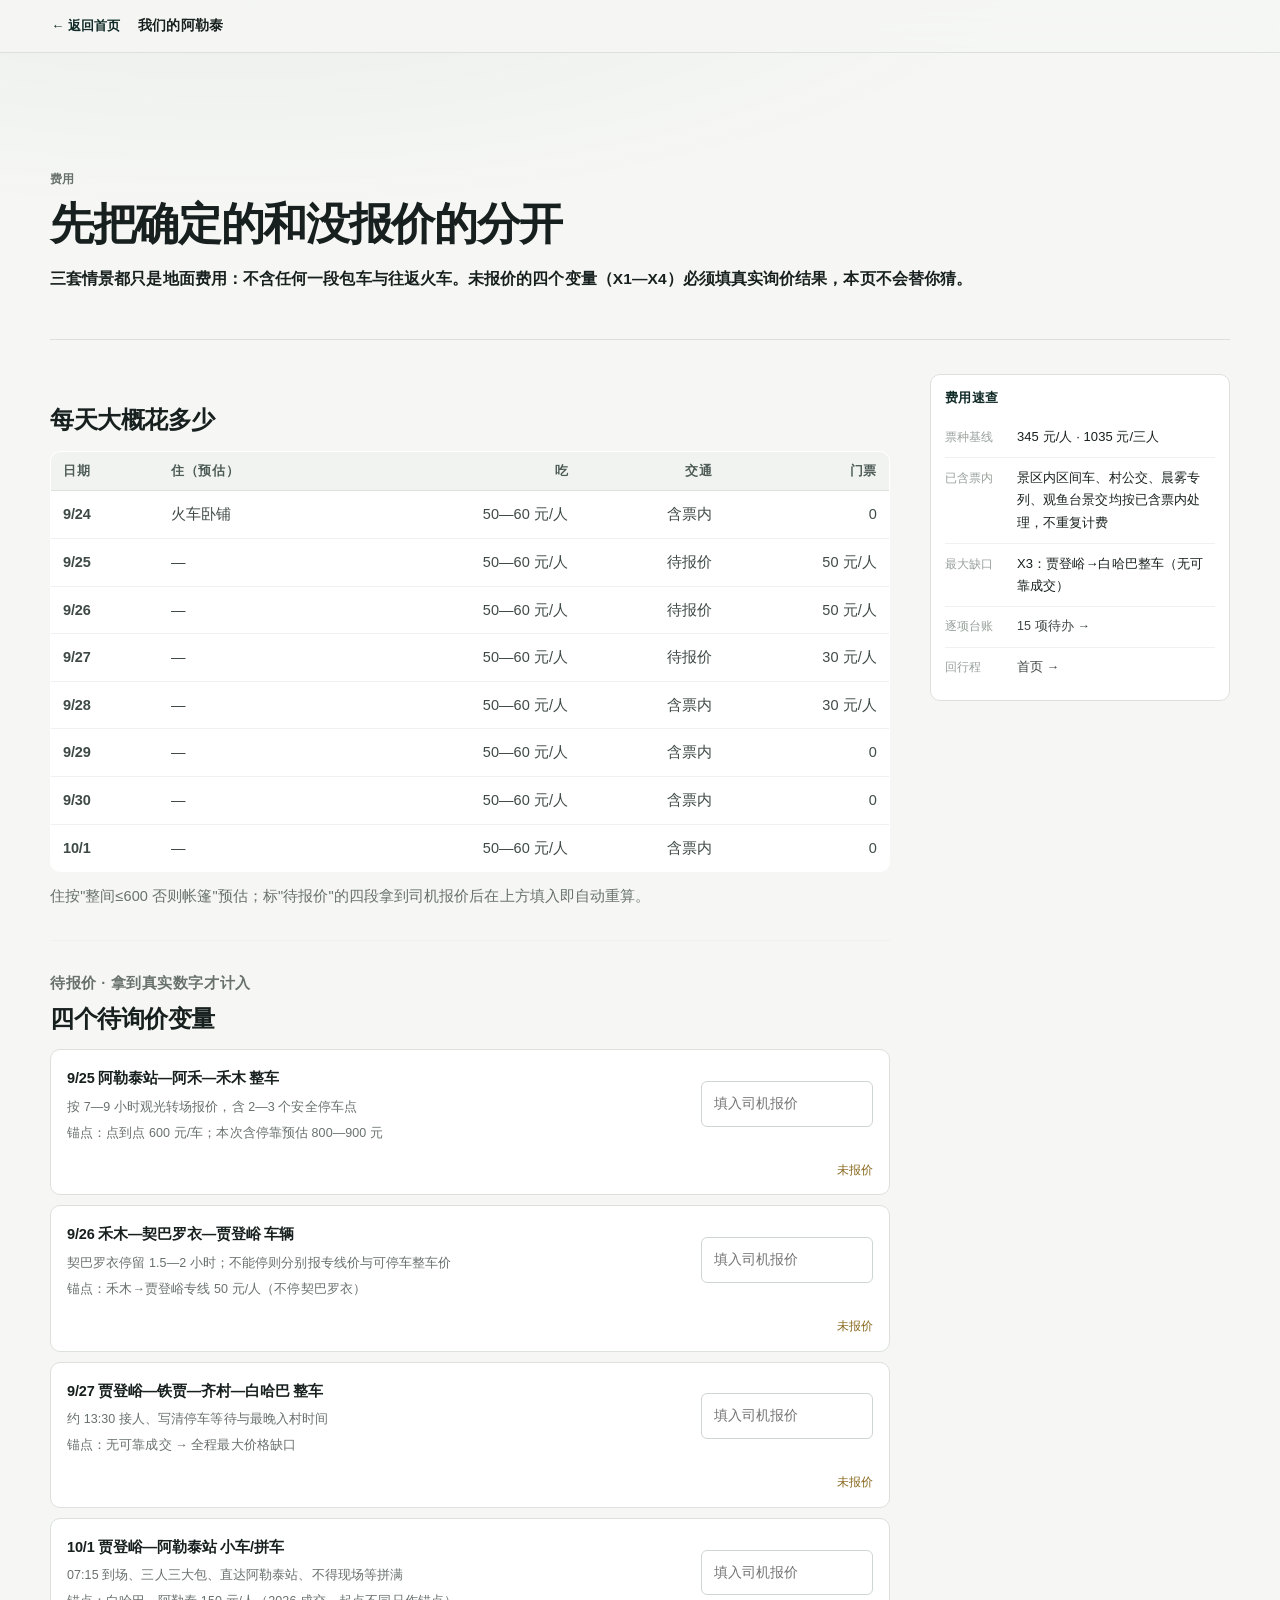
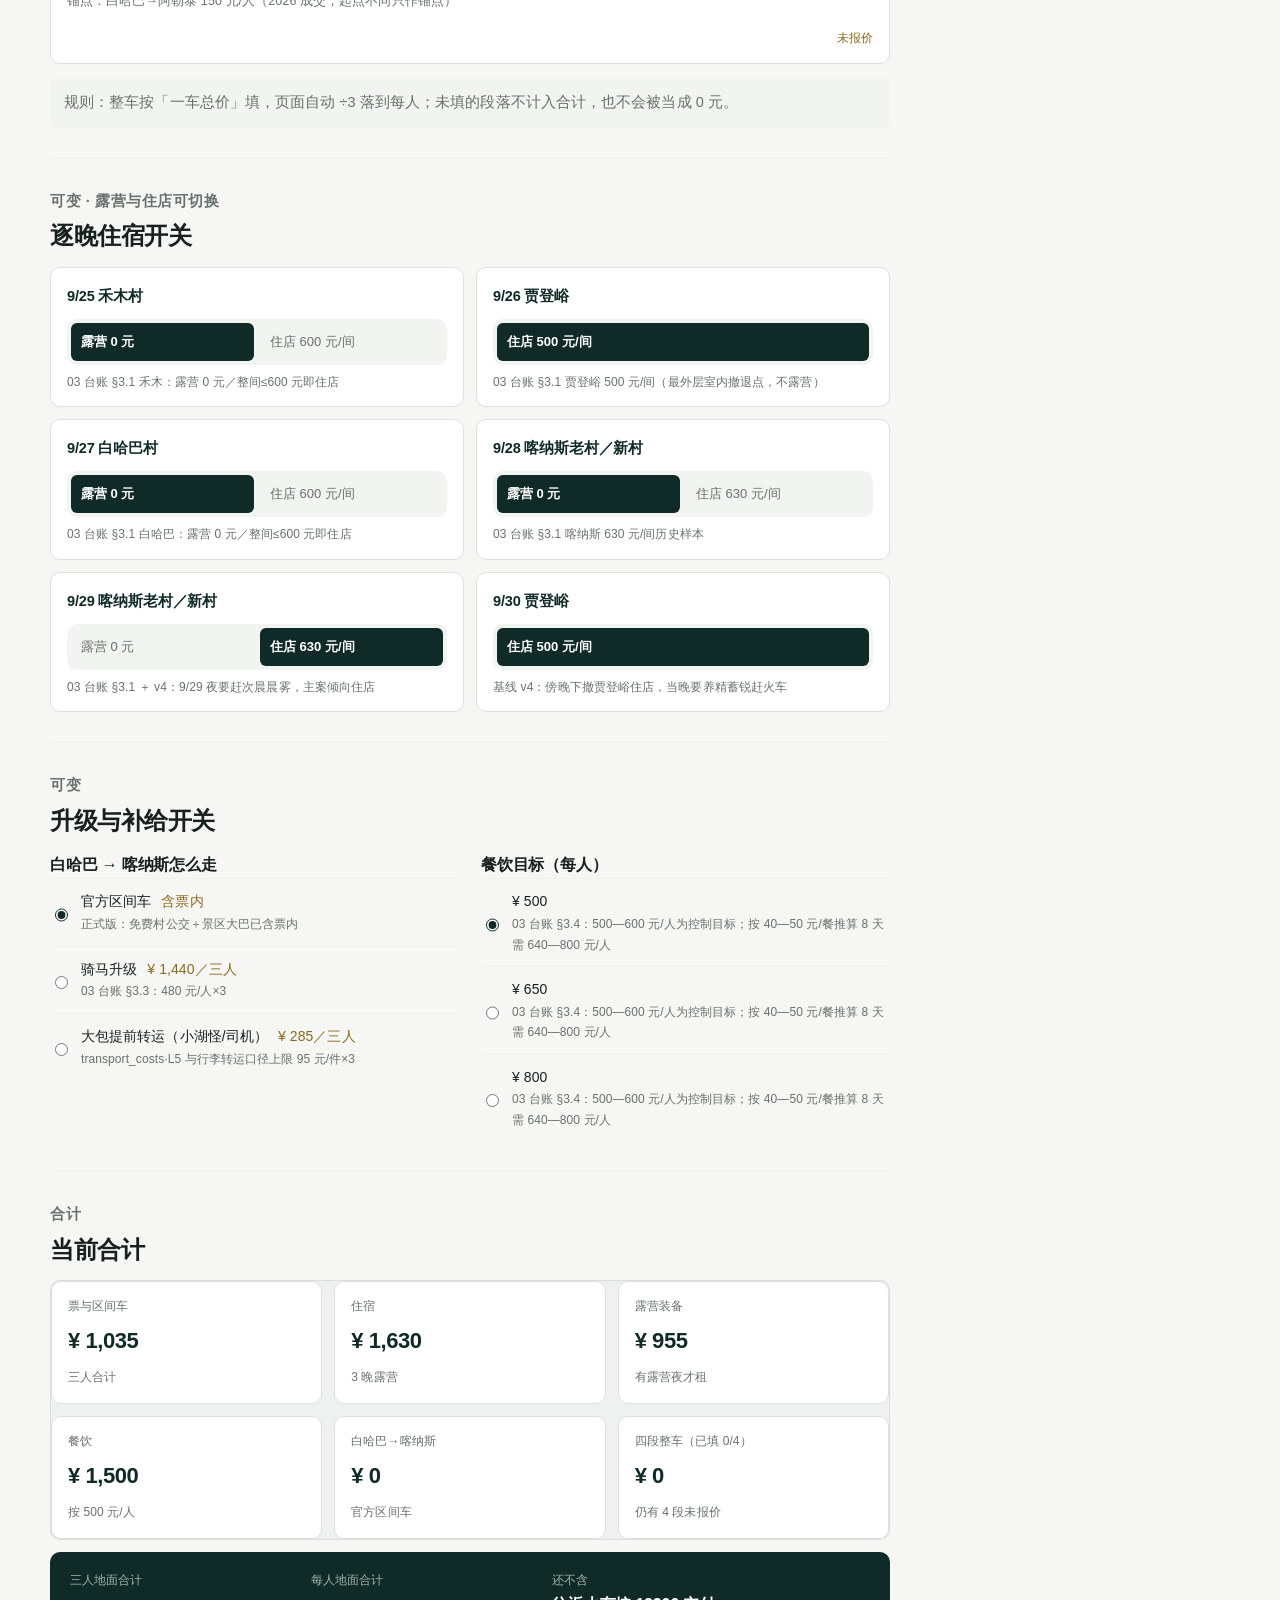
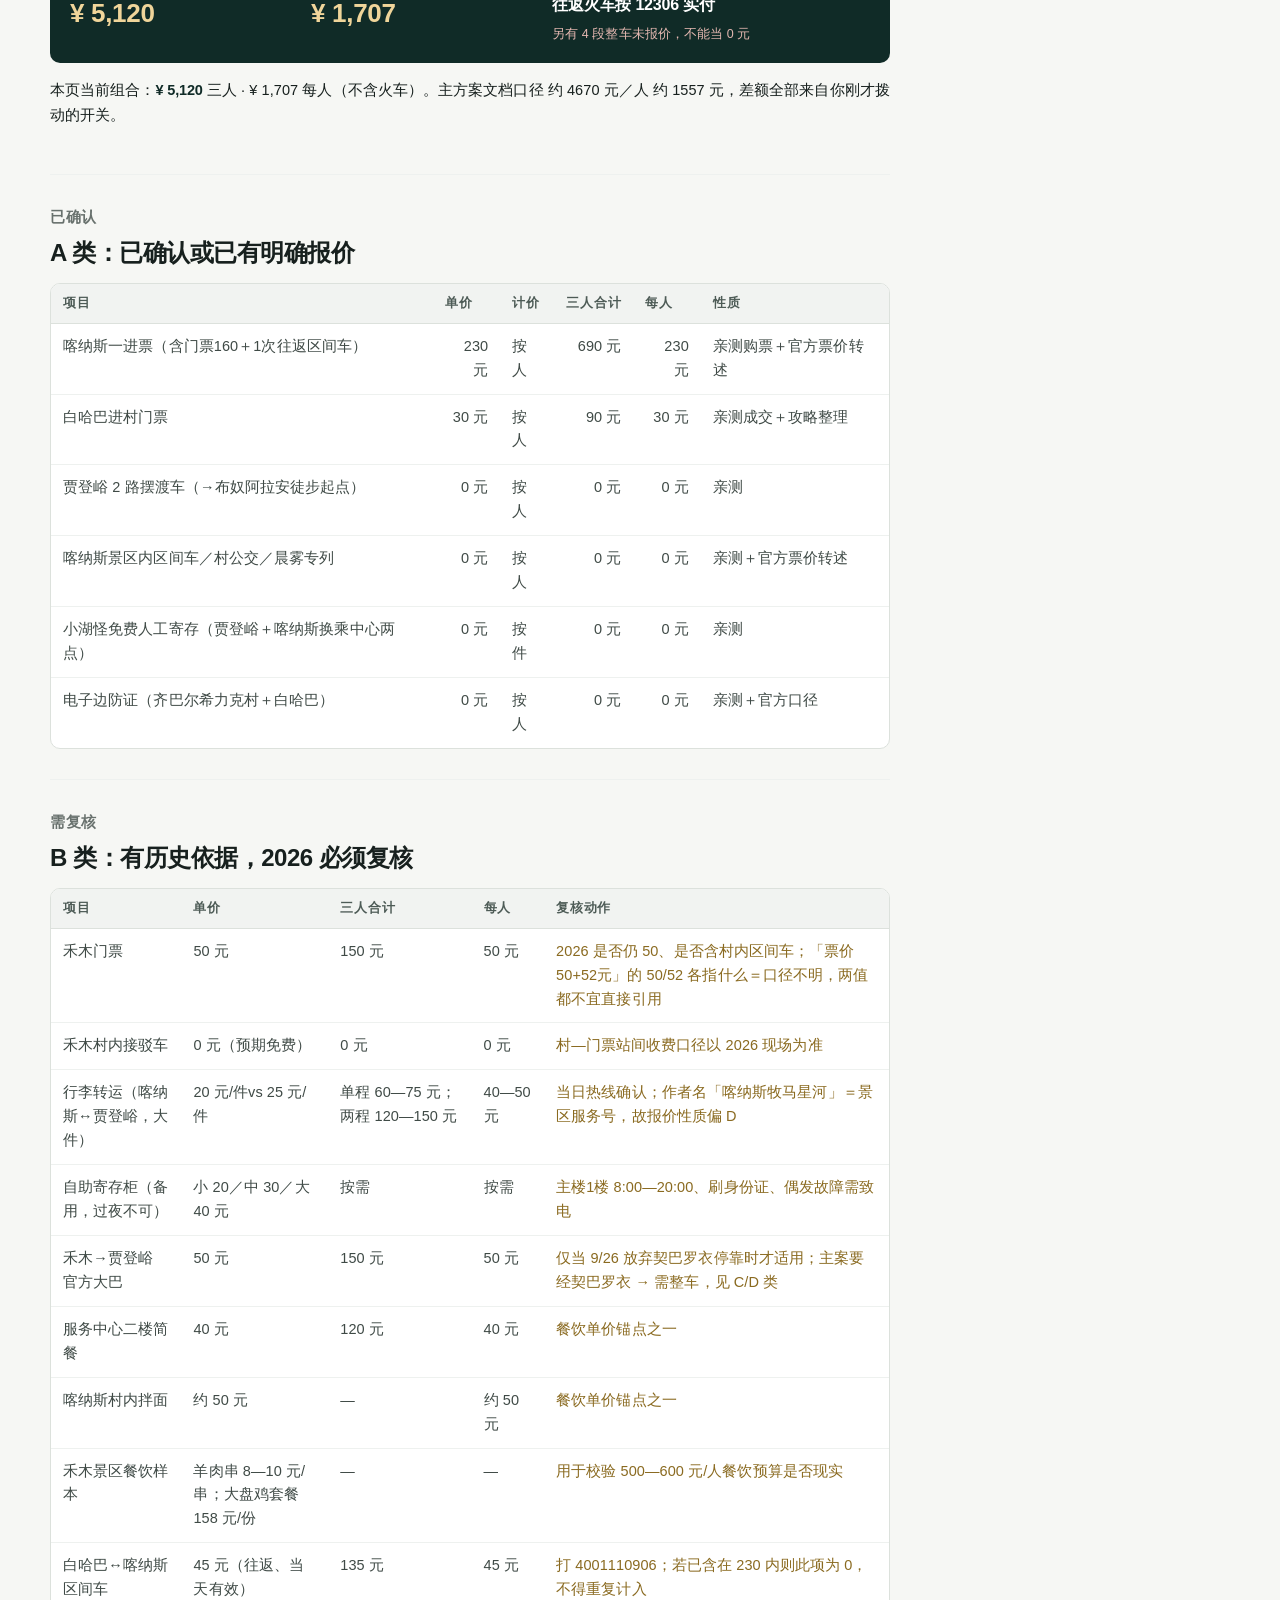
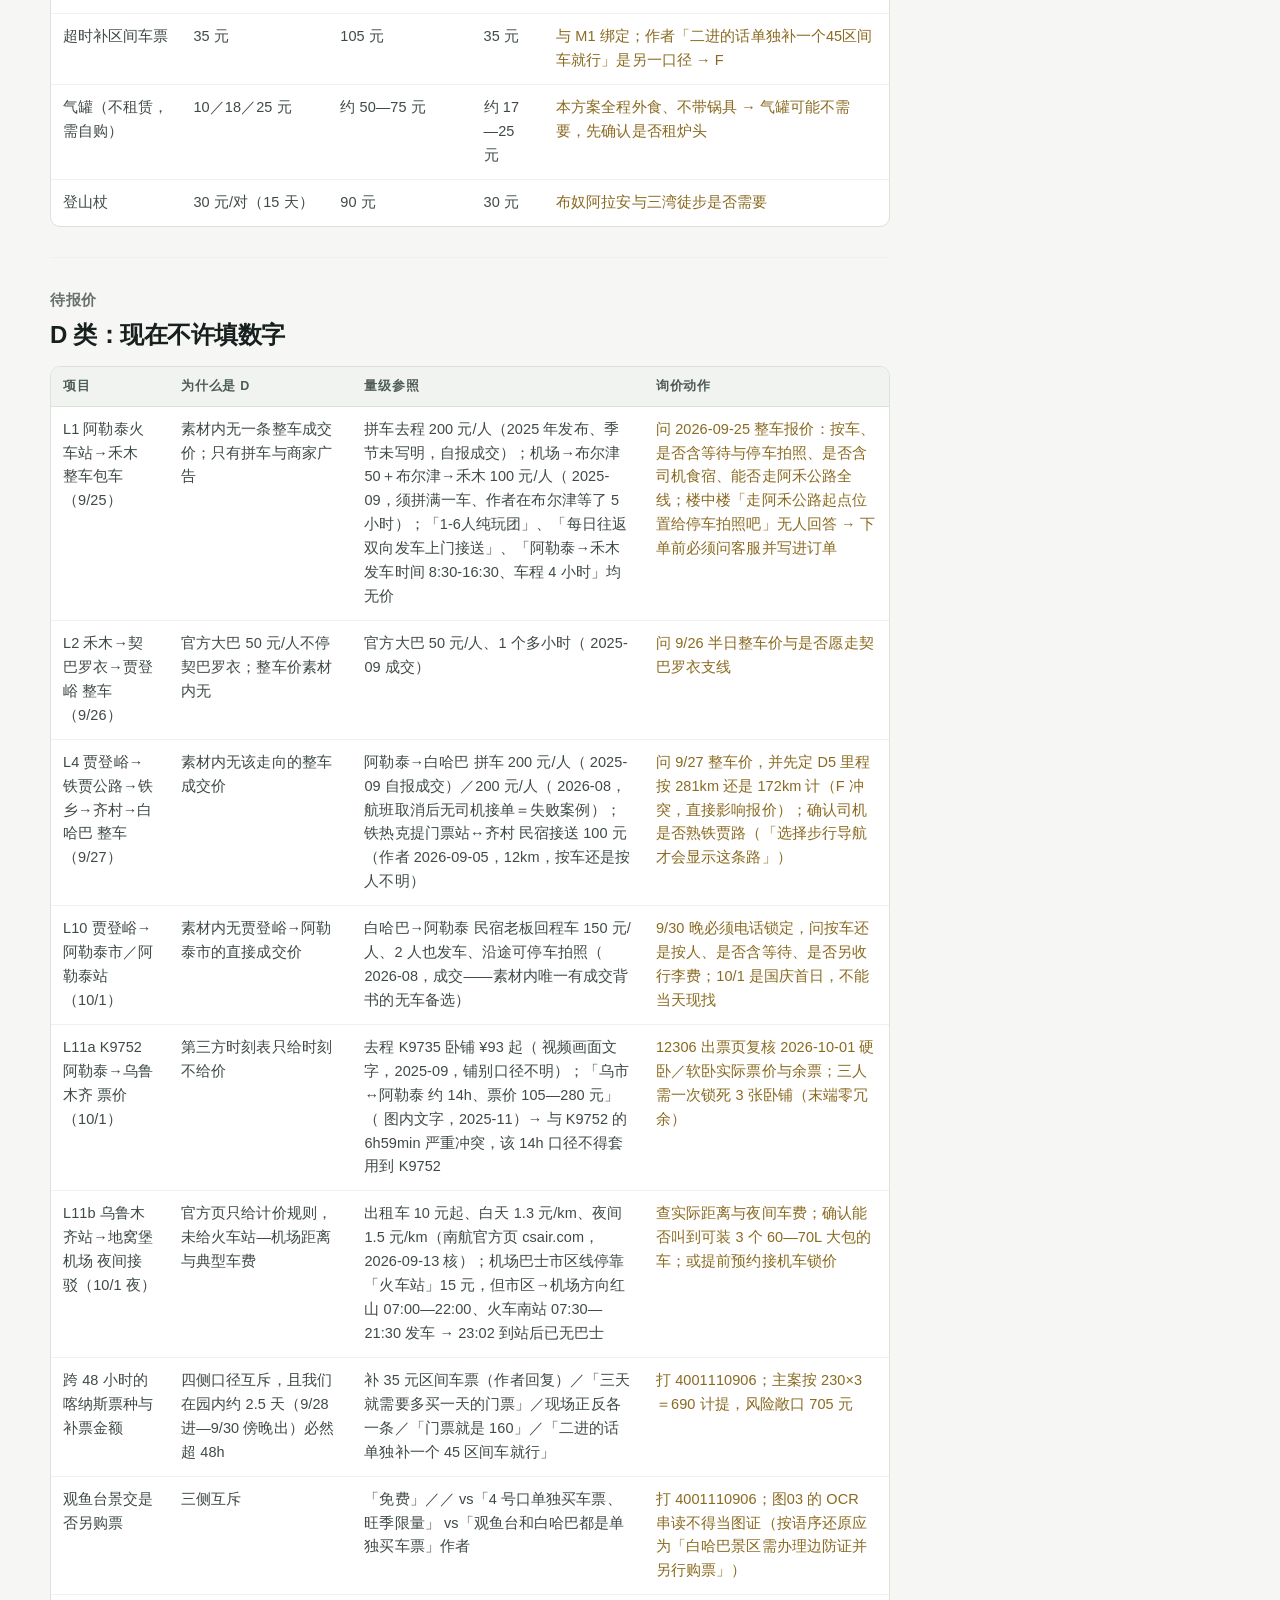
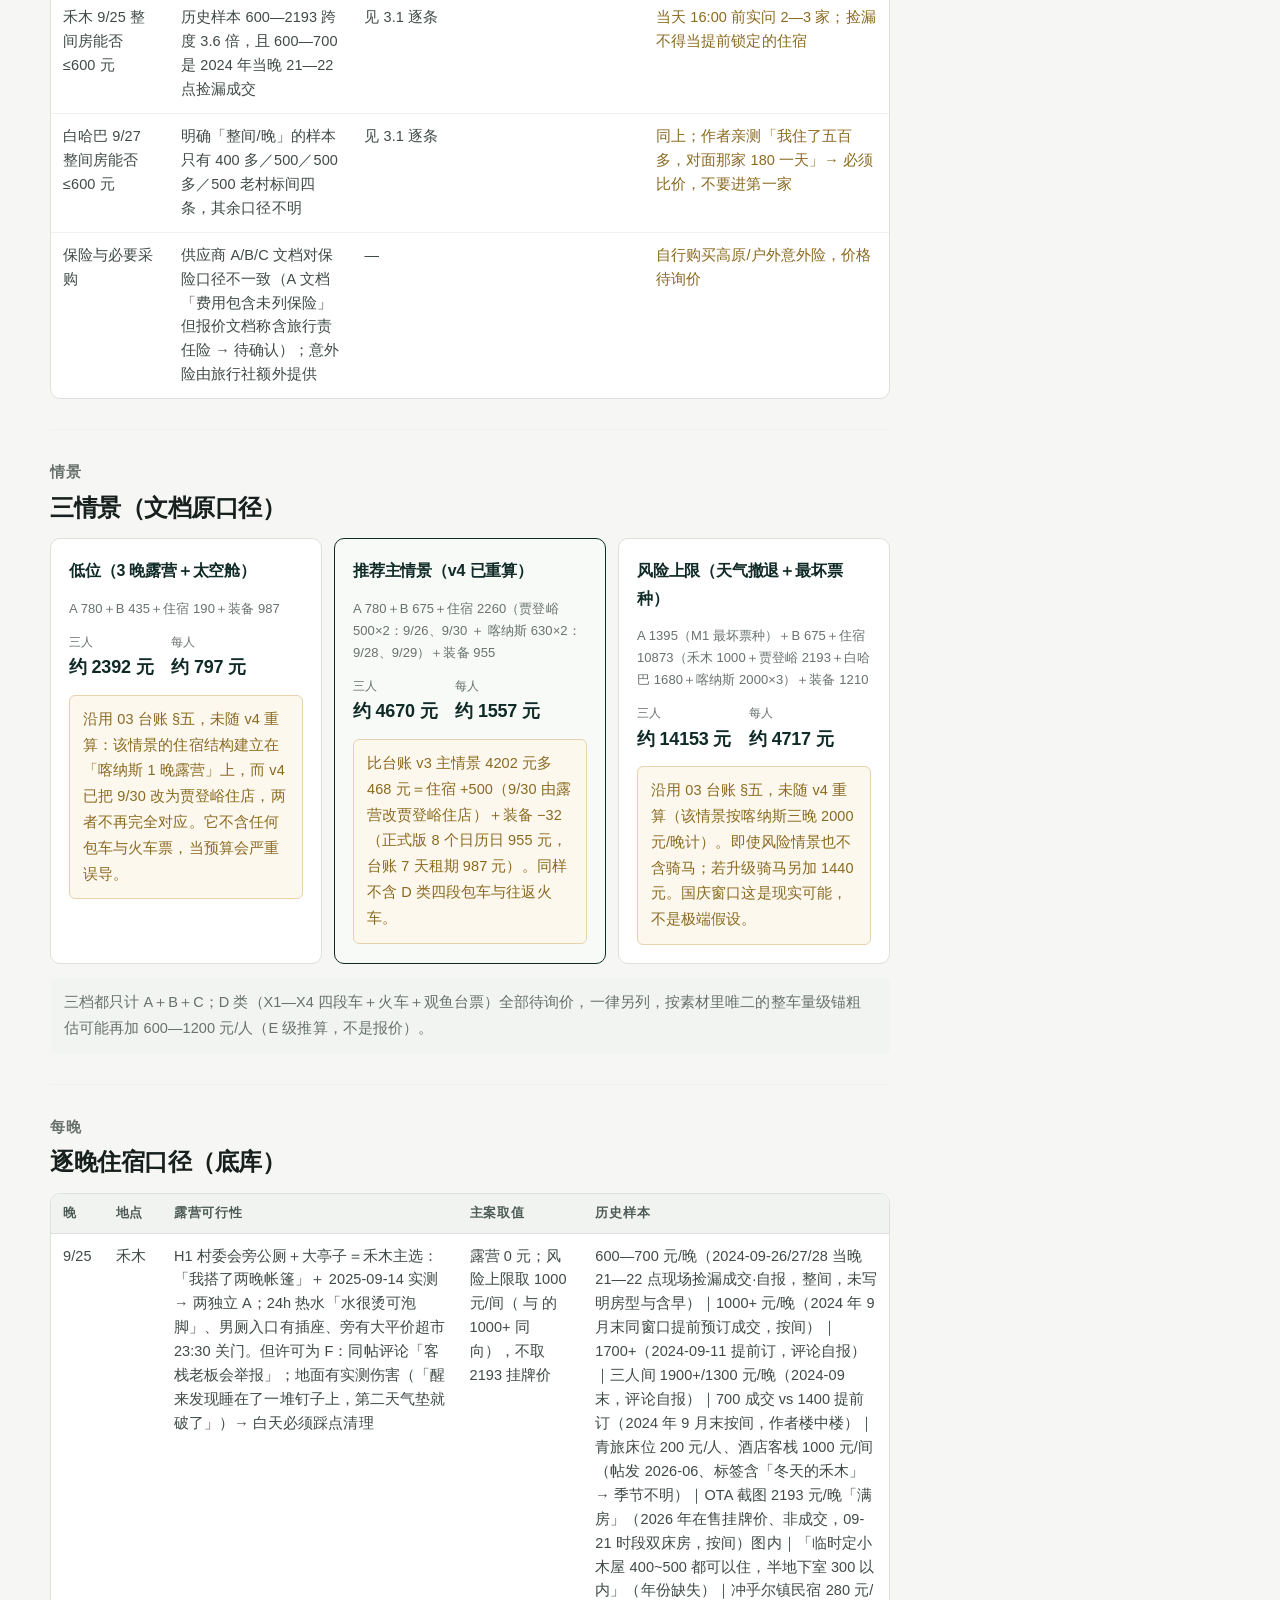
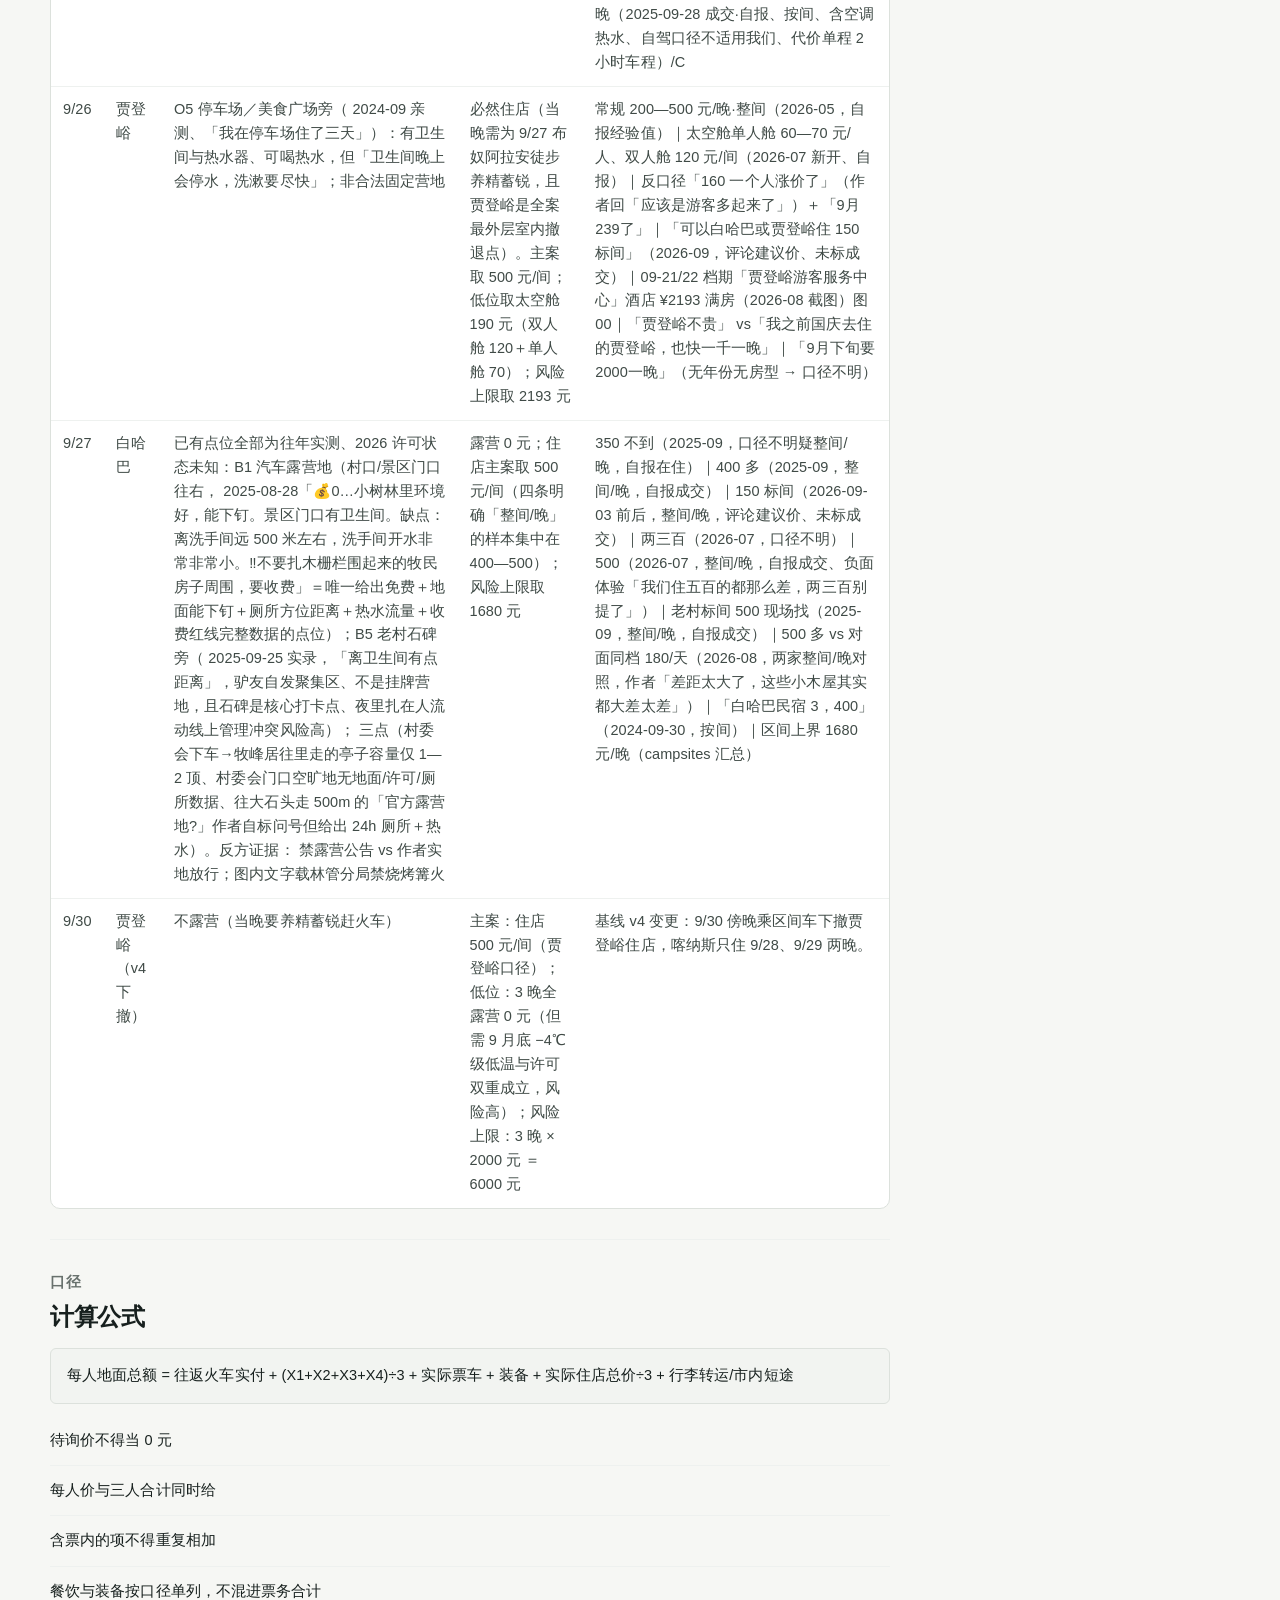
==== budget.html @ 80b1b812 "初始发布：阿勒泰秋日现场手册" ====
<!doctype html>
<html lang="zh-CN">
<head>
<meta charset="utf-8">
<meta name="viewport" content="width=device-width,initial-scale=1">
<meta name="theme-color" content="#102b27">
<title>我们的阿勒泰｜费用与重算</title>
<link rel="icon" type="image/svg+xml" href="data:image/svg+xml,%3Csvg xmlns='http://www.w3.org/2000/svg' viewBox='0 0 64 64'%3E%3Crect width='64' height='64' rx='15' fill='%23102b27'/%3E%3Cpath d='M7 48 25 16l8 14 8-11 16 29z' fill='%23e5bd70'/%3E%3C/svg%3E">
<link rel="stylesheet" href="app.css">
<link rel="stylesheet" href="detail.css">
</head>
<body class="detail-body" data-type="budget">
<header class="detail-header">
  <a class="detail-back" href="index.html">← 返回首页</a>
  <a class="brand" href="index.html"><span>ALTAY 2026</span>我们的阿勒泰</a>
  
</header>
<main class="detail-main">
  <section class="detail-hero" id="hero"></section>
  <div class="detail-grid"><div id="content"></div><aside class="fact-panel" id="facts"></aside></div>
</main>
<script src="site-data.js"></script>
<script src="tracks.js"></script>
<script src="ui.js"></script>
<script src="ledger.js"></script>
</body>
</html>
---- app.css ----
:root{--ink:#17201e;--forest:#102b27;--paper:#f6f7f4;--white:#fff;--muted:#68716d;--line:#dce1dc;--gold:#d6a750;--gold2:#f0d59a;--river:#5e93a5;--hike:#d06b4e;--shuttle:#66845f;--shadow:0 22px 60px rgba(16,43,39,.12)}*{box-sizing:border-box}html{scroll-behavior:smooth}body{margin:0;background:var(--paper);color:var(--ink);font:16px/1.65 -apple-system,BlinkMacSystemFont,"PingFang SC","Microsoft YaHei",sans-serif}button,a{font:inherit}button{cursor:pointer}.site-header{height:72px;padding:0 max(24px,4vw);display:flex;align-items:center;gap:42px;position:sticky;top:0;z-index:50;background:#f6f7f4e8;backdrop-filter:blur(18px);border-bottom:1px solid #17201e17}.brand{text-decoration:none;font-weight:850}.brand span{display:block;font:700 10px/1 ui-monospace,monospace;letter-spacing:.18em;color:#64726c;margin-bottom:4px}.site-header nav{display:flex;gap:24px}.site-header nav a{text-decoration:none;color:#65706b;font-size:14px}.today-button{margin-left:auto;border:0;background:var(--forest);color:#fff;padding:10px 15px;border-radius:999px}.journey-shell{padding:64px max(24px,4vw) 30px;max-width:1640px;margin:auto}.journey-heading{display:grid;grid-template-columns:1.35fr .65fr;gap:60px;align-items:end;margin-bottom:30px}.eyebrow,.map-kicker{margin:0 0 8px;font:700 11px/1.2 ui-monospace,monospace;letter-spacing:.16em;text-transform:uppercase;color:#76807b}.journey-heading h1{margin:0;max-width:920px;font-size:clamp(42px,5.7vw,84px);line-height:1.02;letter-spacing:-.055em}.trip-facts{display:grid;grid-template-columns:repeat(2,1fr);border-top:1px solid var(--line)}.trip-facts span{padding:15px 0;border-bottom:1px solid var(--line);color:var(--muted);font-size:13px}.trip-facts b{font-size:24px;color:var(--forest);display:block}.journey-workspace{display:grid;grid-template-columns:minmax(0,1.65fr) minmax(340px,.6fr);min-height:620px;background:#fff;border:1px solid var(--line);box-shadow:var(--shadow)}.map-card{min-width:0;display:flex;flex-direction:column}.map-toolbar{height:70px;padding:0 20px 0 24px;display:flex;justify-content:space-between;align-items:center;border-bottom:1px solid var(--line)}.map-toolbar b{display:block;font-size:17px}.map-kicker{font-size:9px}.map-actions{display:flex;background:#eef1ed;padding:3px;border-radius:999px}.map-actions button{border:0;background:transparent;padding:7px 11px;border-radius:999px;color:#66706b;font-size:12px}.map-actions button.active{background:#fff;color:var(--forest);box-shadow:0 2px 10px #0001}.map-stage{height:550px;position:relative;overflow:hidden;background:linear-gradient(145deg,#e7ece7,#dfe7e4)}#routeMap{width:100%;height:100%;display:block}.map-bg{fill:#e6ebe6}.terrain-line{fill:none;stroke:#c9d5cf;stroke-width:1;opacity:.7}.route-line{fill:none;stroke-linecap:round;stroke-linejoin:round}.route-line.drive{stroke:var(--gold);stroke-width:5}.route-line.shuttle{stroke:var(--shuttle);stroke-width:5;stroke-dasharray:8 7}.route-line.hike{stroke:var(--hike);stroke-width:4;stroke-dasharray:3 7}.poi{cursor:pointer}.poi circle{stroke:#fff;stroke-width:3;filter:drop-shadow(0 4px 5px #18302933)}.poi text{font-size:12px;font-weight:750;paint-order:stroke;stroke:#eef2ee;stroke-width:4;fill:#26342f}.map-legend{position:absolute;left:18px;bottom:17px;display:flex;gap:14px;background:#102b27e8;color:#fff;padding:9px 12px;border-radius:7px;font-size:11px}.map-legend span:before{content:"";display:inline-block;width:17px;height:3px;margin-right:6px;vertical-align:middle;background:currentColor}.map-legend .drive{color:var(--gold)}.map-legend .shuttle{color:#9db394}.map-legend .hike{color:#ef8a6c}.map-legend .stay{color:#fff}.map-legend .stay:before{width:8px;height:8px;border-radius:50%}.map-note{position:absolute;right:16px;bottom:17px;background:#fffd;padding:7px 10px;border-radius:5px;color:#65706b;font-size:10px}.day-panel{padding:30px;background:var(--forest);color:#fff;display:flex;flex-direction:column}.panel-top{display:flex;justify-content:space-between}.panel-top .eyebrow{color:#9fb2aa}.panel-top button{border:0;background:transparent;color:#aebeb8;font-size:12px}.day-panel h2{font-size:30px;line-height:1.12;letter-spacing:-.035em;margin:18px 0 13px}.day-panel>p{color:#c3d0cb;margin:0 0 22px}.schedule-preview{border-top:1px solid #ffffff24}.schedule-item{display:grid;grid-template-columns:66px 1fr;gap:12px;padding:11px 0;border-bottom:1px solid #ffffff1d}.schedule-item time{color:var(--gold2);font:700 12px/1.6 ui-monospace,monospace}.schedule-item b{font-size:14px}.schedule-item small{display:block;color:#9fb2aa}.day-meta{display:flex;gap:6px;flex-wrap:wrap;margin-top:18px}.day-meta span{font-size:11px;color:#c3d0cb;border:1px solid #ffffff25;padding:4px 7px;border-radius:99px}.primary-link{color:#fff;text-decoration:none;font-weight:750;margin-top:auto;padding-top:22px;display:flex;justify-content:space-between;border-top:1px solid #ffffff24}.date-rail{display:grid;grid-template-columns:repeat(9,1fr);gap:1px;margin-top:18px;background:var(--line);border:1px solid var(--line)}.date-chip{border:0;background:#fff;padding:14px 12px;text-align:left;min-height:86px}.date-chip small{display:block;color:#87908c}.date-chip b{display:block;margin:3px 0}.date-chip span{font-size:11px;color:#69736f;display:block;white-space:nowrap;overflow:hidden;text-overflow:ellipsis}.date-chip.active{background:var(--forest);color:#fff}.date-chip.active small,.date-chip.active span{color:#b9c8c2}.content-block{max-width:1540px;margin:auto;padding:90px max(24px,4vw)}.section-heading{display:flex;justify-content:space-between;align-items:end;gap:50px;margin-bottom:30px}.section-heading h2{font-size:clamp(34px,4.2vw,58px);line-height:1.03;letter-spacing:-.045em;margin:0}.section-heading>p{max-width:510px;color:var(--muted);margin:0}.day-feed{border-top:1px solid #cbd2cd}.day-card{display:grid;grid-template-columns:110px 1.25fr .85fr .85fr;gap:24px;padding:28px 0;border-bottom:1px solid #cbd2cd}.day-number small{display:block;color:var(--muted)}.day-number b{font-size:30px}.day-card h3{font-size:24px;margin:0 0 6px}.day-card p{margin:0;color:#5d6762}.day-actions{display:flex;gap:6px;flex-wrap:wrap;margin-top:12px}.mini-link{border:1px solid #ccd4cf;background:#fff;text-decoration:none;color:var(--forest);padding:5px 8px;font-size:12px}.fact-list small{display:block;color:#87908c}.fact-list b{display:block;margin-bottom:10px}.risk-note{padding:13px;background:#efe5d2;color:#654d25;font-size:13px}.topics-block{max-width:none;background:var(--forest);color:#fff}.topics-block>.section-heading,.topics-block>.topic-tabs,.topics-block>.topic-feature,.topics-block>.topic-grid{max-width:1420px;margin-left:auto;margin-right:auto}.topics-block .eyebrow,.topics-block .section-heading>p{color:#aebeb8}.topic-tabs{display:flex;gap:7px;overflow:auto;padding-bottom:14px}.topic-tabs button{border:1px solid #ffffff27;background:transparent;color:#cad5d1;padding:8px 12px;border-radius:999px;white-space:nowrap}.topic-tabs button.active{background:var(--gold2);border-color:var(--gold2);color:#28352f}.topic-feature{display:grid;grid-template-columns:1.25fr .75fr;background:#fff;color:var(--ink);margin-top:18px}.topic-feature img{width:100%;height:370px;object-fit:cover}.topic-copy{padding:34px}.topic-copy h3{font-size:34px;line-height:1.1;margin:7px 0 12px}.topic-copy p{color:#5c6661}.rank-list{counter-reset:item;margin:24px 0;padding:0;list-style:none}.rank-list li{counter-increment:item;padding:10px 0;border-top:1px solid var(--line)}.rank-list li:before{content:counter(item,decimal-leading-zero);font:700 11px ui-monospace,monospace;color:#a2762b;margin-right:12px}.topic-grid{display:grid;grid-template-columns:repeat(3,1fr);gap:14px;margin-top:14px}.topic-card{background:#1a3833;border:1px solid #ffffff13;padding:20px;text-decoration:none;color:#fff}.topic-card small{color:#9eb0aa}.topic-card h3{margin:8px 0;font-size:19px}.topic-card p{color:#bdcac5;font-size:14px}.official-grid{display:grid;grid-template-columns:repeat(4,1fr);gap:14px}.official-card{background:#fff;border:1px solid var(--line);overflow:hidden}.official-thumb{height:180px;overflow:hidden;background:#e8ece8}.official-thumb img{width:100%;height:100%;object-fit:cover;transition:.3s}.official-card:hover img{transform:scale(1.03)}.official-card div:last-child{padding:17px}.official-card h3{margin:0}.official-card p{font-size:13px;color:var(--muted)}.official-card button{border:0;background:none;color:#8d651e;padding:0;font-weight:750}.plan-switcher{display:flex;gap:8px;margin-bottom:18px;overflow:auto}.plan-switcher button{border:1px solid var(--line);background:#fff;padding:10px 14px;white-space:nowrap}.plan-switcher button.active{background:var(--forest);color:#fff}.plan-detail{background:#fff;border:1px solid var(--line);padding:28px}.plan-summary{display:grid;grid-template-columns:.8fr 1.2fr;gap:40px}.plan-summary h3{font-size:34px;margin:0}.plan-days{display:grid;grid-template-columns:repeat(4,1fr);gap:7px;margin-top:22px}.plan-day{padding:12px;background:#f0f3ef;font-size:12px}.packing-grid{display:grid;grid-template-columns:repeat(3,1fr);gap:14px}.pack-card{background:#fff;border:1px solid var(--line);padding:22px}.pack-card h3{font-size:21px;margin:0 0 10px}.pack-card ul{padding-left:18px;color:#59635f}.pack-card li{margin:7px 0}footer{background:#0d211e;color:#fff;padding:34px max(24px,4vw);display:flex;justify-content:space-between;gap:30px}footer p{margin:0;color:#9fb2aa;max-width:760px}.dialog{position:fixed;inset:0;z-index:100;background:#102b27e6;display:grid;place-items:center;padding:25px}.dialog-card{background:#fff;max-width:1100px;max-height:90vh;overflow:auto;box-shadow:var(--shadow)}.dialog-card img{width:100%;display:block}.dialog-head{display:flex;justify-content:space-between;padding:18px 22px}.dialog-head button{border:0;background:#eef1ed;width:38px;height:38px;border-radius:50%}@media(max-width:1000px){.journey-heading{grid-template-columns:1fr}.journey-workspace{grid-template-columns:1fr}.map-stage{height:500px}.date-rail{grid-template-columns:repeat(4,1fr)}.day-card{grid-template-columns:90px 1fr 1fr}.day-card .risk-note{grid-column:2/4}.official-grid{grid-template-columns:repeat(2,1fr)}.topic-grid,.packing-grid{grid-template-columns:repeat(2,1fr)}}@media(max-width:680px){.site-header{height:64px;padding:0 16px}.site-header nav{display:none}.today-button{font-size:12px;padding:8px 10px}.journey-shell{padding:32px 14px 20px}.journey-heading{gap:26px}.journey-heading h1{font-size:44px}.trip-facts b{font-size:19px}.journey-workspace{display:block}.map-toolbar{padding:0 13px}.map-stage{height:48vh;min-height:340px;max-height:470px}.map-legend{left:10px;right:10px;bottom:10px;justify-content:space-between;gap:5px}.map-note{display:none}.day-panel{padding:24px 20px}.day-panel h2{font-size:27px}.date-rail{display:flex;overflow:auto}.date-chip{min-width:122px}.content-block{padding:68px 18px}.section-heading{display:block}.section-heading>p{margin-top:14px}.section-heading h2{font-size:40px}.day-card{grid-template-columns:64px 1fr}.day-card>.fact-list,.day-card>.risk-note{grid-column:2}.topic-feature{display:block}.topic-feature img{height:230px}.topic-copy{padding:24px}.topic-grid,.official-grid,.packing-grid{grid-template-columns:1fr}.plan-summary{grid-template-columns:1fr}.plan-days{grid-template-columns:repeat(2,1fr)}footer{display:block;padding:30px 18px}footer p{margin-top:10px}}

/* ── 阶段B 新增：地图四色与示意走向、导览图查看器、话题与原话、方案差异 ── */
:root{--bus:#4c7d8c;--train:#6f6a86;--intent:#a9b4ad;--quote:#9a6b20;--quote2:#fbf1dd}
.route-line.bus{stroke:var(--bus);stroke-width:4;stroke-dasharray:2 6}
.route-line.train{stroke:var(--train);stroke-width:5;stroke-dasharray:14 6}
.route-line.intent{stroke:var(--intent);stroke-width:2.5;stroke-dasharray:5 8;opacity:.85}
.route-line.ghost{opacity:.55}
.map-legend .bus{color:#9dc3cd}.map-legend .train{color:#b3aed1}
.map-legend .intent:before{height:0;border-top:2px dashed currentColor;width:17px}
.map-legend .intent{color:#cfd8d2}
.map-foot{display:flex;align-items:center;gap:14px;padding:12px 20px;border-top:1px solid var(--line);background:#fff}
.map-foot select{border:1px solid var(--line);border-radius:8px;padding:8px 10px;font:inherit;font-size:14px;background:#fff;color:var(--ink);min-height:40px}
.map-hint{font-size:13px;color:var(--muted)}
.facility-list{margin:12px 0 6px;padding-left:18px;color:var(--muted);font-size:14px;line-height:1.7}
.diff-list{margin:10px 0 0;padding-left:18px;font-size:14px;line-height:1.7}
.diff-list s{color:#98a29d;margin-left:8px}
.plan-day{background:#f0f3ef;padding:10px 12px;font-size:13px;border-left:3px solid var(--gold)}
.plan-day i{display:block;font-style:normal;color:var(--muted);font:700 11px/1.6 ui-monospace,monospace}
.plan-day b{font-size:14px}
.cost-warn{background:var(--quote2);color:var(--quote);padding:12px 14px;border-radius:8px;font-size:14px}
.text-link{border:0;background:none;color:#8d651e;padding:0;font-weight:750;font-size:14px;text-decoration:underline}
.topic-noimg{background:var(--forest);color:#8fa79f;display:grid;place-items:center;min-height:220px}
.primary-link.dark{color:var(--forest)}
.quote{margin:0 0 14px;padding:16px 18px;background:#fff;border-left:3px solid var(--gold);border-radius:0 10px 10px 0}
.quote blockquote{margin:0;font-size:16px;line-height:1.8;color:#334743}
.quote figcaption{display:flex;flex-wrap:wrap;gap:8px;align-items:center;margin-top:10px;font-size:13px;color:var(--muted)}
.qtag{background:var(--quote2);color:var(--quote);padding:3px 9px;border-radius:99px;font-size:13px;font-weight:700}
.qplace{border:1px solid var(--line);padding:3px 9px;border-radius:99px;font-size:13px}
.note-chip{color:#876426;text-decoration:none;border-bottom:1px dashed #c9ab70;font-size:13px}
.note-chip:hover{border-bottom-style:solid}
.viewer{position:fixed;inset:0;z-index:120;background:#0c1f1cf2;display:flex;flex-direction:column;padding:0}
.viewer-bar{display:flex;justify-content:space-between;align-items:center;gap:16px;padding:14px 18px;color:#fff;background:#0c1f1c}
.viewer-bar b{font-size:16px}
.viewer-tools{display:flex;gap:8px}
.viewer-tools button{border:1px solid #ffffff33;background:#ffffff14;color:#fff;min-width:44px;min-height:40px;border-radius:8px;font-size:15px}
.viewer-tools button:last-child{background:#fff;color:#0c1f1c;border-color:#fff;font-size:20px;line-height:1}
.viewer-stage{flex:1;overflow:hidden;display:grid;place-items:center;cursor:grab}
.viewer.zoomed .viewer-stage{cursor:move}
.viewer-stage img{max-width:96%;max-height:100%;object-fit:contain;transform-origin:center center;transition:transform .12s ease-out;background:#fff}
.viewer-note{margin:0;padding:12px 18px 18px;color:#b9c8c2;font-size:14px;line-height:1.7;background:#0c1f1c}
.viewer-note b{color:#fff}
.viewer-facts{display:flex;flex-wrap:wrap;gap:8px;margin-top:10px}
.viewer-facts span{border:1px solid #ffffff2e;padding:6px 10px;border-radius:99px;font-size:13px}
@media(max-width:680px){
 .map-foot{flex-direction:column;align-items:flex-start;gap:8px}
 .map-foot select{width:100%}
 .journey-workspace{display:flex;flex-direction:column}
 .map-card{order:-1}
 .map-stage{height:52vh;min-height:320px}
 .trip-facts span,.date-chip span,.schedule-item small,.day-card p,.mini-link,.topic-card p,.facility-list,.map-hint,.diff-list,.plan-day,.cost-warn,.text-link,.qtag,.qplace,.note-chip,.quote figcaption,.viewer-note,.viewer-facts span{font-size:14px}
 .eyebrow,.map-kicker,.panel-top .eyebrow,.trip-facts span,.day-meta span,.topic-card small{font-size:14px;letter-spacing:.06em}
 .mini-link,.date-chip,.text-link,.viewer-tools button,.map-actions button{min-height:44px}
 .map-actions button{padding:10px 14px}
}

.journey-heading{grid-template-columns:1.5fr .5fr}
.hero-line{margin:18px 0 0;font-size:19px;line-height:1.75;color:#4a5b57;max-width:42em}
@media(max-width:680px){.hero-line{font-size:17px}}

/* §11 触控命中区：手机档所有可点元素 ≥44px 高 */
@media(max-width:680px){
 a,button,select,.mini-link,.note-chip,.text-link,.day-nav a,.tip-place a,.detail-nav a,.qtag,.pcard,.day-links a,.topic-links a,.mcell{min-height:44px}
 .mini-link,.note-chip,.qtag,.qplace,.tk-meta span{display:inline-flex;align-items:center;padding:10px 12px}
 .detail-back,.brand{display:inline-flex;align-items:center;min-height:44px}
 .pcard{min-height:120px}
}
/* 行内链接要能撑出命中区：inline 盒不认 min-height，统一改成 inline-flex */
.mini-link,.note-chip,.text-link,.qtag,.qplace,.tip-place a,.day-nav a,.seg button{display:inline-flex;align-items:center}

.poi text.lbl-left{text-anchor:end}
.hero-lead{font-size:21px;line-height:1.6;color:#173c36;font-weight:650;margin:0 0 12px}

.poi .lbl-hidden{opacity:0}
.poi:hover .lbl-hidden{opacity:1}

.amap-host{position:absolute;inset:0;z-index:1}
.amap-dot{display:block;width:10px;height:10px;border-radius:50%;background:#d6a750;border:2px solid #fff;box-shadow:0 1px 4px #0004}
.amap-dot.stay{background:#102b27}
body[data-map="amap"] #routeMap{display:none}
body[data-map="amap"] .map-stage{background:#e9ede9}

/* 图片加载失败的占位：保持原有格子尺寸，避免整版布局跳动 */
.img-fallback{background:#123b34;color:#8fa79f;border-radius:14px;min-height:120px;display:flex;
  flex-direction:column;gap:6px;justify-content:center;padding:14px;text-align:center;font-size:13px}
.img-fallback b{color:#c7d6d0;font-size:14px}

/* ── 真地图层：Leaflet + 灰底瓦片调色 + 图钉 + 抽屉（app.js 的 SVG 只在瓦片不可达时出现） ── */
.map-stage{height:720px}
#leafmap{position:absolute;inset:0;z-index:2;display:none;background:#e9ede9}
body[data-map="leaflet"] #leafmap{display:block}
body[data-map="leaflet"] #routeMap{display:none}
body[data-map="leaflet"] .map-stage{background:#e9ede9}
#leafmap .leaflet-tile-pane{filter:saturate(.5) hue-rotate(100deg) brightness(1.05) contrast(.93)}
#leafmap .leaflet-container{background:#e9ede9;font:inherit}
#leafmap .leaflet-control-zoom{border:1px solid var(--line);box-shadow:0 4px 14px #17352d18;border-radius:9px;overflow:hidden}
#leafmap .leaflet-control-zoom a{width:34px;height:34px;line-height:34px;color:#20443c;background:#fffffff2;border-bottom:1px solid var(--line)}
#leafmap .leaflet-control-zoom a:last-child{border-bottom:0}
.pin-sight .pin,.pin-road .pin,.pin-stay .pin,.pin-hub .pin{width:26px;height:26px;display:flex;align-items:center;
  justify-content:center;border:3px solid #fff;box-shadow:0 4px 12px #17352d55;color:#fff;font-size:12px;font-weight:750}
.pin-sight .pin{background:#d6a750;border-radius:50%}
.pin-road .pin{background:#c8964a;border-radius:50%}
.pin-hub .pin{background:#4c7d8c;border-radius:50%}
.pin-stay .pin{background:#102b27;border-radius:7px}
.leaflet-tooltip.tip-name{border:0;border-radius:6px;box-shadow:0 3px 12px #0003;font-weight:700;font-size:12px;padding:4px 8px;background:#fff;color:#22332e}
.leaflet-tooltip.tip-name:before{display:none}
.leaflet-tooltip.tip-line{background:#17352df2;color:#fff;border:0;border-radius:6px;font-size:11px;padding:4px 8px;box-shadow:0 3px 12px #0003}
.leaflet-tooltip.tip-line:before{display:none}
.map-drawer{position:absolute;z-index:740;left:16px;top:16px;bottom:16px;width:352px;display:none;overflow:auto;
  background:#fffffff8;backdrop-filter:blur(14px);border:1px solid var(--line);border-radius:14px;box-shadow:var(--shadow)}
.map-drawer.open{display:block}
.drawer-x{position:sticky;float:right;top:12px;right:12px;margin:12px 12px -46px 0;width:34px;height:34px;border-radius:50%;
  border:1px solid var(--line);background:#fffffff2;font-size:19px;line-height:1;z-index:3}
.drawer-cover{width:100%;height:206px;object-fit:cover;display:block}
.drawer-cover.none{background:var(--forest);color:#8fa79f;display:grid;place-items:center;font-size:13px}
.drawer-in{padding:18px 20px 22px}
.drawer-in h3{margin:2px 0 8px;font-size:24px;line-height:1.22;letter-spacing:-.02em}
.drawer-in p{margin:0;font-size:15px;line-height:1.75;color:#3f4f4a}
.drawer-meta{display:flex;flex-wrap:wrap;gap:6px;margin:12px 0}
.drawer-meta span{font-size:12px;background:#eef2ee;color:#4a5b57;border-radius:99px;padding:4px 9px}
.drawer-guide{display:block;width:100%;text-align:left;border:1px dashed #cbb384;background:#fbf6ea;color:#8a6a20
  border-radius:9px;padding:10px 12px;font-size:13px;margin-bottom:8px}
.drawer-go{display:block;font-size:14px;font-weight:750;color:var(--forest);text-decoration:none;padding:8px 0}
.drawer-days{display:flex;flex-wrap:wrap;gap:6px;margin-top:8px;border-top:1px solid var(--line);padding-top:12px}
.drawer-days a{font-size:12px;border:1px solid var(--line);border-radius:99px;padding:5px 10px;text-decoration:none;color:#4a5b57}
.map-legend{z-index:735}.map-note{z-index:735;max-width:44%}
@media(max-width:1000px){.map-stage{height:560px}}
@media(max-width:680px){
 .map-stage{height:52vh;min-height:340px;max-height:470px}
 .map-drawer{left:10px;right:10px;top:auto;bottom:10px;width:auto;max-height:62%}
 .map-note{max-width:52%;font-size:11px}
}

.leaflet-tooltip.tip-name{background:#fffffff2;border:1px solid var(--line);box-shadow:0 2px 8px #17352d22;padding:3px 7px}
.leaflet-tooltip-right.tip-name:before{display:none}

.pin-sight .pin span,.pin-road .pin span,.pin-stay .pin span,.pin-hub .pin span{display:none}
.pin-stay .pin:after{content:"";width:8px;height:8px;border-radius:2px;background:#ffdca8}
.pin-sight .pin:after{content:"";width:7px;height:7px;border-radius:50%;background:#fff}
.pin-hub .pin:after{content:"";width:7px;height:7px;border-radius:50%;background:#fff}
.pin-road .pin:after{content:"";width:9px;height:3px;border-radius:2px;background:#fff}

.drawer-src{margin:10px 0 0;font-size:12px;color:#8a948f}

/* ════════════════════════════════════════════════════════════════════
   视觉系统 v2（2026-09-14 Bailian）：编辑型户外产品，参考顶级 AI 产品站的信息层级
   —— 暖纸底、发丝线、大留白、克制的深墨绿与秋叶金；地图用真实地理而非装饰纹样
   ════════════════════════════════════════════════════════════════════ */
:root{
  --paper:#FAF9F6; --surface:#FFFFFF; --ink:#181D1A; --ink-2:#3E4642; --muted:#78807B;
  --line:rgba(24,29,26,.10); --line-soft:rgba(24,29,26,.06);
  --pine:#123B33; --pine-2:#1C5247; --gold:#B9822F; --teal:#2E7F6E; --amber:#B0742C;
  --map-bg:#F3F2EC; --water:#CBDFDA; --water-edge:#B7D2CB;
  --r-s:10px; --r-m:16px; --r-l:22px;
  --shadow-1:0 1px 2px rgba(18,29,25,.05), 0 6px 20px rgba(18,29,25,.06);
  --shadow-2:0 2px 6px rgba(18,29,25,.06), 0 18px 44px rgba(18,29,25,.10);
}
html{ -webkit-text-size-adjust:100%; }
body{ background:var(--paper); color:var(--ink);
  font:16px/1.72 -apple-system,BlinkMacSystemFont,"SF Pro Text","PingFang SC","Noto Sans SC","Microsoft YaHei",sans-serif;
  font-feature-settings:"tnum" 0; letter-spacing:.005em; }
h1,h2,h3,b,strong{ letter-spacing:-.012em; }
a{ color:inherit; }

/* 顶栏：毛玻璃 + 发丝线 */
.site-header,.topbar,.site-top,.header{ position:sticky; top:0; z-index:60;
  background:rgba(250,249,246,.82); backdrop-filter:saturate(1.4) blur(14px);
  -webkit-backdrop-filter:saturate(1.4) blur(14px); border-bottom:1px solid var(--line-soft); }

/* 首屏 */
.journey-heading h1,.hero h1,.hero-title{ font-size:clamp(38px,5.2vw,68px); line-height:1.06; font-weight:700;
  letter-spacing:-.028em; color:var(--ink); }
.hero .kicker,.eyebrow{ font-size:12px; letter-spacing:.18em; text-transform:uppercase;
  color:var(--muted); font-weight:600; }
.hero-line,.hero p.lede,.hero-sub{ font-size:17px; line-height:1.8; color:var(--ink-2); max-width:56ch; }

/* 首屏影像条：三张竖幅实拍，编辑感 */
.hero-strip{ display:grid; grid-template-columns:repeat(3,1fr); gap:14px; margin:34px 0 8px; }
.hero-strip figure{ position:relative; margin:0; border-radius:var(--r-m); overflow:hidden;
  aspect-ratio:3/4; box-shadow:var(--shadow-1); background:#E8E6DE; }
.hero-strip img{ width:100%; height:100%; object-fit:cover; display:block;
  transform:scale(1.02); transition:transform .8s cubic-bezier(.2,.7,.2,1); }
.hero-strip figure:hover img{ transform:scale(1.06); }
.hero-strip figcaption{ position:absolute; inset:auto 0 0 0; padding:38px 14px 12px; color:#fff;
  font-size:12.5px; letter-spacing:.04em;
  background:linear-gradient(to top, rgba(12,20,17,.62), rgba(12,20,17,0)); }
@media (max-width:760px){ .hero-strip{ grid-template-columns:repeat(3,1fr); gap:8px; }
  .hero-strip figcaption{ font-size:10.5px; padding:26px 8px 8px; } }

/* 数字卡：发丝线分隔，不用盒子 */
.facts,.trip-facts,.stat-grid{ display:grid; gap:0; grid-template-columns:repeat(2,1fr); }
.facts > div,.trip-facts > div,.stat-grid > div{ border-top:1px solid var(--line); padding:14px 2px; }
.facts b,.trip-facts b,.stat-grid b{ font-size:26px; font-weight:650; letter-spacing:-.02em;
  font-variant-numeric:tabular-nums; }
.facts small,.trip-facts small,.stat-grid small{ color:var(--muted); font-size:12.5px; }

/* 地图面板 */
.map-panel,.map-wrap,#mapBox{ background:var(--surface); border:1px solid var(--line);
  border-radius:var(--r-l); overflow:hidden; box-shadow:var(--shadow-1); }
#routeMap,.map-svg{ background:var(--map-bg); display:block; width:100%; }
.gm-bg{ fill:var(--map-bg); }
.gm-water{ fill:var(--water); stroke:var(--water-edge); stroke-width:.7; }
.gm-water-leaf{ fill:var(--water); stroke:var(--water-edge); stroke-width:1; }
.gm-ctx-casing{ fill:none; stroke:#E6E3D9; stroke-width:3.1; stroke-linecap:round; }
.gm-ctx{ fill:none; stroke:#FFFFFF; stroke-width:1.9; stroke-linecap:round; }
.gm-casing{ fill:none; stroke:#FFFFFF; stroke-width:6.4; stroke-linecap:round; stroke-linejoin:round; opacity:.95; }
.gm-casing.ghost{ stroke-width:3.4; opacity:.7; }
.gm-line{ fill:none; stroke-linecap:round; stroke-linejoin:round; }
.gm-line.ghost{ opacity:.34; }
.gm-line.stub{ stroke-dasharray:2 6 !important; }
.gm-pin{ cursor:pointer; }
.gm-pin .gm-pin-ring{ fill:#fff; stroke-width:2.4; }
.gm-pin .gm-pin-core{ }
.gm-pin.sight .gm-pin-ring{ stroke:var(--gold); }   .gm-pin.sight .gm-pin-core{ fill:var(--gold); }
.gm-pin.road  .gm-pin-ring{ stroke:var(--amber); }  .gm-pin.road  .gm-pin-core{ fill:var(--amber); }
.gm-pin.hub   .gm-pin-ring{ stroke:var(--teal); }   .gm-pin.hub   .gm-pin-core{ fill:var(--teal); }
.gm-pin.stay  .gm-pin-ring{ stroke:var(--pine); fill:var(--pine); }
.gm-pin.stay  .gm-pin-core{ fill:#fff; }
.gm-pin:hover .gm-pin-ring{ stroke-width:3.2; }
.gm-label{ font-size:11.5px; font-weight:600; fill:#20302A; }
/* Leaflet 侧同款标记 */
.gpin-wrap{ background:none; border:none; }
.gpin{ display:block; width:22px; height:22px; border-radius:50%; background:#fff;
  box-shadow:0 1px 4px rgba(18,29,25,.28); position:relative; }
.gpin b{ position:absolute; inset:6px; border-radius:50%; background:var(--gold); }
.gpin.road b{ background:var(--amber); } .gpin.hub b{ background:var(--teal); }
.gpin.stay{ background:var(--pine); } .gpin.stay b{ background:#fff; }
.leaflet-tooltip.tip-name{ background:transparent; border:none; box-shadow:none; color:#20302A;
  font-weight:600; font-size:11.5px; text-shadow:0 0 3px #FBFAF7,0 0 3px #FBFAF7,0 0 6px #FBFAF7; }
.leaflet-tooltip.tip-name::before{ display:none; }
.leaflet-tooltip.tip-line{ background:rgba(255,255,255,.94); border:1px solid var(--line);
  border-radius:8px; box-shadow:var(--shadow-1); color:var(--ink-2); font-size:12px; }

/* 图例：小线段样本 + 文字 */
.map-legend{ display:flex; flex-wrap:wrap; gap:10px 18px; padding:10px 16px;
  border-top:1px solid var(--line-soft); background:var(--surface); }
.map-legend span{ display:inline-flex; align-items:center; gap:7px; font-size:12px; color:var(--ink-2); }
.map-legend span i{ width:18px; height:0; border-top:3px solid var(--muted); border-radius:2px; }
.map-legend .lg-drive i{ border-color:var(--amber); }
.map-legend .lg-shuttle i{ border-color:var(--teal); }
.map-legend .lg-hike i{ border-top-style:dotted; border-color:#4F8F5B; }
.map-legend .lg-stub i{ border-top:2px dotted #9AA79F; }
.map-legend .lg-stay i{ width:10px; height:10px; border:none; border-radius:50%; background:var(--pine); }

/* 日程卡：白卡 + 发丝线 + 悬停轻抬 */
.day-card,.day-row{ background:var(--surface); border:1px solid var(--line); border-radius:var(--r-m);
  box-shadow:none; transition:box-shadow .25s, transform .25s, border-color .25s; }
.day-card:hover,.day-row:hover{ box-shadow:var(--shadow-1); transform:translateY(-1px);
  border-color:rgba(24,29,26,.16); }
.day-number b,.day-date{ font-size:22px; font-weight:650; letter-spacing:-.02em;
  font-variant-numeric:tabular-nums; }
.risk-note{ background:#FBF6EC; border:1px solid rgba(185,130,47,.22); border-radius:var(--r-s);
  padding:10px 12px; font-size:13px; line-height:1.65; color:#6B4E1D; }

/* 话题深色面板 */
.topic-band,.topics-dark{ background:var(--pine); color:#EAF2EE; border-radius:var(--r-l);
  padding:clamp(24px,4vw,52px); }
.topic-band h2,.topics-dark h2{ color:#fff; letter-spacing:-.02em; }
.topic-card{ background:rgba(255,255,255,.06); border:1px solid rgba(255,255,255,.14);
  border-radius:var(--r-m); transition:background .25s,border-color .25s; }
.topic-card:hover{ background:rgba(255,255,255,.11); border-color:rgba(255,255,255,.26); }

/* 按钮与胶囊 */
button,.chip,.date-chip{ border-radius:999px; }
.date-chip{ border:1px solid var(--line); background:var(--surface); color:var(--ink-2);
  font-size:13px; padding:7px 14px; transition:all .2s; }
.date-chip:hover{ border-color:var(--pine); color:var(--pine); }
.date-chip.active,.date-chip[aria-pressed="true"]{ background:var(--pine); border-color:var(--pine);
  color:#fff; }
.primary-link,.btn-primary{ background:var(--pine); color:#fff; border-radius:999px;
  padding:10px 20px; font-weight:600; }
.primary-link:hover,.btn-primary:hover{ background:var(--pine-2); }

/* 表格：发丝线，去掉粗框 */
table{ border-collapse:collapse; width:100%; }
th{ font-size:12px; letter-spacing:.08em; text-transform:uppercase; color:var(--muted);
  font-weight:600; text-align:left; padding:10px 12px; border-bottom:1px solid var(--line); }
td{ padding:11px 12px; border-bottom:1px solid var(--line-soft); font-size:14px; color:var(--ink-2); }
tbody tr:hover td{ background:rgba(18,59,51,.03); }

/* 区块节奏 */
section,.section{ padding-block:clamp(40px,6vw,84px); }
section h2,.section h2{ font-size:clamp(24px,2.6vw,34px); font-weight:680; letter-spacing:-.022em; }

/* 图例/说明：流式两行，不再叠在地图上；旧版 ::before 的深色短线去掉，避免双线 */
.map-legend{ position:static; left:auto; bottom:auto; background:var(--surface); color:var(--ink-2);
  border-radius:0; border-top:1px solid var(--line-soft); padding:10px 18px; }
.map-legend span:before{ display:none; }
.map-note{ position:static; max-width:none; padding:8px 18px 12px; color:var(--muted); font-size:11.5px;
  line-height:1.6; background:var(--surface); border-top:1px solid var(--line-soft); }
.gm-line.leg-schem{ stroke-dasharray:7 8; }

/* 日期条：窄屏/1366 下改为横向滚动容器，绝不撑破文档宽度 */
.date-rail{ display:flex; gap:8px; overflow-x:auto; padding:2px 2px 6px;
  scrollbar-width:thin; -webkit-overflow-scrolling:touch; }
.date-rail .date-chip{ flex:0 0 auto; padding:6px 12px; font-size:12.5px; white-space:nowrap; }

/* 方案切换与三案对比 */
#planToggle{ border:1px solid var(--line); background:var(--surface); color:var(--ink-2);
  padding:7px 14px; font-size:12.5px; margin-left:8px; }
#planToggle.on{ background:var(--pine); border-color:var(--pine); color:#fff; }
.plan-compare{ padding-block:clamp(40px,5vw,72px); }
.pc-head{ display:flex; justify-content:space-between; align-items:end; gap:24px; flex-wrap:wrap; margin-bottom:22px; }
.primary-link.ghost{ background:transparent; color:var(--pine); border:1px solid var(--pine); }
.primary-link.ghost:hover{ background:var(--pine); color:#fff; }
.pc-grid{ display:grid; grid-template-columns:repeat(3,1fr); gap:16px; }
.pc-card{ background:var(--surface); border:1px solid var(--line); border-top:3px solid var(--pc,#123B33);
  border-radius:var(--r-m); padding:20px 20px 18px; display:flex; flex-direction:column; gap:12px;
  transition:box-shadow .25s, transform .25s; }
.pc-card:hover{ box-shadow:var(--shadow-1); transform:translateY(-2px); }
.pc-card.cur{ border-color:var(--pc); box-shadow:0 0 0 1px var(--pc); }
.pc-card header{ display:flex; justify-content:space-between; align-items:baseline; }
.pc-card header b{ font-size:17px; letter-spacing:-.01em; }
.pc-card header small{ color:var(--muted); font-size:12px; }
.pc-gain{ font-size:14px; line-height:1.7; color:var(--ink-2); margin:0; }
.pc-nights{ display:flex; flex-wrap:wrap; gap:6px; }
.pc-nights span{ background:#F2F1EA; border-radius:8px; padding:5px 9px; font-size:12px; color:var(--ink-2); }
.pc-nights i{ font-style:normal; color:var(--muted); margin-right:5px; font-variant-numeric:tabular-nums; }
.pc-cost{ font-size:12.5px; color:#8A6A2F; background:#FBF6EC; border:1px solid rgba(185,130,47,.22);
  border-radius:var(--r-s); padding:8px 10px; margin:0; }
.pc-show{ margin-top:auto; border:1px solid var(--line); background:var(--surface); border-radius:999px;
  padding:8px 14px; font-size:12.5px; color:var(--pine); }
.pc-show:hover{ background:var(--pine); color:#fff; border-color:var(--pine); }
.map-legend .lg-plan i{ width:20px; height:0; border-top:3px solid var(--pc,#123B33); border-radius:2px; }
.map-legend .lg-schem i{ width:20px; height:0; border-top:2px dotted #8A948D; }
@media (max-width:900px){ .pc-grid{ grid-template-columns:1fr; } }

.amap-text.tip-name{ background:transparent; border:none; box-shadow:none; color:#20302A;
  font:600 11.5px/1.4 -apple-system,"PingFang SC",sans-serif; padding:0;
  text-shadow:0 0 3px #FBFAF7,0 0 3px #FBFAF7,0 0 6px #FBFAF7; }
#leafmap .gpin{ box-shadow:0 1px 4px rgba(18,29,25,.3); }

/* 高德引擎：容器必须显示（此前只对 leaflet 打开） */
body[data-map="amap"] #leafmap{ display:block; }
body[data-map="amap"] #routeMap{ display:none; }
/* 图例与说明改为贴在地图底部的半透明条，不占文档流也不遮指针 */
.map-legend{ position:absolute; left:0; right:0; bottom:0; z-index:500;
  background:rgba(255,255,255,.92); backdrop-filter:blur(6px);
  border-top:1px solid var(--line-soft); border-radius:0; padding:9px 16px; }
.map-note{ position:absolute; right:12px; bottom:44px; z-index:500; max-width:46%;
  background:rgba(255,255,255,.92); border:1px solid var(--line-soft); border-radius:10px;
  padding:7px 10px; color:var(--muted); font-size:11px; line-height:1.55; }
@media (max-width:680px){ .map-note{ display:none; } .map-legend{ font-size:10.5px; gap:8px 12px; } }

/* ══ 质感 v3（2026-09-14）：克制、精确、留白——参考 Linear/Vercel/Stripe 的信息气质 ══ */
body{ background:#FBFAF8; }
body::before{ content:""; position:fixed; inset:0 0 auto 0; height:520px; pointer-events:none;
  background:radial-gradient(1200px 420px at 18% -80px, rgba(18,59,51,.055), transparent 70%); }
.eyebrow,.map-kicker{ font:500 12px/1.6 -apple-system,"PingFang SC",sans-serif;
  letter-spacing:.14em; text-transform:none; color:#8A938E; }
.journey-shell{ padding-top:clamp(56px,7vw,104px); }
.journey-heading h1{ font-weight:640; letter-spacing:-.035em; line-height:1.08; }
.hero-line{ color:#5C6661; font-size:16.5px; max-width:52ch; }
.hero-cta{ display:flex; gap:12px; margin:26px 0 4px; flex-wrap:wrap; }
.btn-solid{ background:var(--pine); color:#fff; text-decoration:none; border-radius:999px;
  padding:12px 22px; font-size:14.5px; font-weight:600; letter-spacing:.01em;
  box-shadow:0 1px 2px rgba(18,29,25,.18), 0 8px 22px rgba(18,59,51,.16);
  transition:transform .18s, box-shadow .18s; }
.btn-solid:hover{ transform:translateY(-1px); box-shadow:0 2px 4px rgba(18,29,25,.16), 0 14px 30px rgba(18,59,51,.20); }
.btn-line{ border:1px solid var(--line); color:var(--ink-2); text-decoration:none; border-radius:999px;
  padding:12px 22px; font-size:14.5px; font-weight:550; background:rgba(255,255,255,.6);
  transition:border-color .18s, color .18s; }
.btn-line:hover{ border-color:var(--pine); color:var(--pine); }
.journey-workspace{ border-radius:18px; border:1px solid rgba(24,29,26,.09);
  box-shadow:0 1px 2px rgba(18,29,25,.04), 0 24px 60px rgba(18,29,25,.07); overflow:hidden; }
.map-stage{ height:560px; }
.map-legend{ font-size:12px; gap:10px 18px; padding:10px 18px; }
.map-note:empty{ display:none; }
.day-card{ border-radius:14px; }
.day-number b,.day-date{ font-size:20px; font-weight:640; }
.content-block h2,.section-heading h2,.plan-compare h2{ font-weight:640; letter-spacing:-.025em; }
.topic-band,.topics-dark{ border-radius:20px; }
.topic-card{ border-radius:14px; }
.official-card{ border-radius:14px; }
.official-thumb{ height:160px; }
.pack-card{ border-radius:14px; }
.plan-detail{ border-radius:16px; }
td{ font-size:14.5px; }
th{ font:600 12px/1.5 -apple-system,"PingFang SC",sans-serif; letter-spacing:.06em; text-transform:none; }
footer{ background:#0E211C; }
@media (max-width:680px){ .journey-shell{ padding-top:40px; } .hero-cta a{ padding:11px 18px; } }

/* ══ v4 首页信息架构与质感收口（2026-09-14 晚）══
   圆角统一收小：卡片 8、模块 10、按钮保留胶囊；标题改为"中文小标 + 大标题 + 一句说明" */
:root{ --r-s:6px; --r-m:8px; --r-l:10px; }
.journey-workspace,.map-module,.day-card,.topic-card,.official-card,.pc-card,.plan-detail,
.pack-card,.dialog-card,.quote,.shot,.hike-card,.leg{ border-radius:var(--r-m); }
.map-stage{ border-radius:0; }
.kicker{ font:500 12px/1.6 -apple-system,"PingFang SC",sans-serif; letter-spacing:.14em;
  color:#8A938E; margin:0 0 10px; }
.block-head h2,.hero h1{ font-weight:640; letter-spacing:-.03em; }
.block-head{ margin-bottom:26px; }
.block-head h2{ font-size:clamp(24px,2.6vw,34px); margin:0 0 8px; }
.block-sub{ color:#6B7570; font-size:14.5px; margin:0; max-width:60ch; }
.block{ padding:clamp(48px,6vw,88px) max(24px,4vw); max-width:1440px; margin:0 auto; }

/* 首屏 */
.hero{ padding:clamp(64px,8vw,120px) max(24px,4vw) 0; max-width:1440px; margin:0 auto; }
.hero h1{ font-size:clamp(38px,4.6vw,64px); line-height:1.1; margin:0 0 18px; }
.hero .lede{ color:#5C6661; font-size:16.5px; line-height:1.85; max-width:56ch; margin:0 0 26px; }
.header-acts{ margin-left:auto; display:flex; gap:10px; }
.act-link{ font-size:13.5px; color:var(--ink-2); text-decoration:none; padding:8px 14px;
  border:1px solid var(--line); border-radius:999px; }
.act-link.solid{ background:var(--pine); border-color:var(--pine); color:#fff; }
.site-header nav{ gap:20px; }

/* 地图模块：方案页签 + 范围 + 日期条 + 日程条 */
.map-module{ margin-top:44px; border:1px solid rgba(24,29,26,.09); border-radius:var(--r-l);
  overflow:hidden; background:#fff; box-shadow:0 1px 2px rgba(18,29,25,.04), 0 18px 44px rgba(18,29,25,.06); }
.map-bar{ display:flex; justify-content:space-between; align-items:center; gap:16px;
  padding:10px 14px; border-bottom:1px solid var(--line-soft); flex-wrap:wrap; }
.plan-tabs{ display:flex; gap:4px; background:#F1F0EA; padding:3px; border-radius:999px; }
.plan-tabs button{ border:0; background:transparent; padding:7px 16px; border-radius:999px;
  font-size:13px; color:#5C6661; }
.plan-tabs button.active{ background:#fff; color:var(--pine); font-weight:600;
  box-shadow:0 1px 3px rgba(18,29,25,.12); }
.scope-switch{ display:flex; gap:4px; }
.scope-switch button{ border:1px solid var(--line); background:#fff; border-radius:999px;
  padding:6px 13px; font-size:12.5px; color:#5C6661; }
.scope-switch button.active{ border-color:var(--pine); color:var(--pine); }
.map-stage{ height:520px; }
.map-foot{ display:flex; align-items:center; gap:14px; padding:10px 14px;
  border-top:1px solid var(--line-soft); flex-wrap:wrap; }
.date-rail{ display:flex; gap:6px; overflow-x:auto; padding:2px; }
.date-chip{ border:1px solid var(--line); background:#fff; border-radius:999px; padding:6px 13px;
  font-size:12.5px; color:#5C6661; font-variant-numeric:tabular-nums; white-space:nowrap; }
.date-chip.active{ background:var(--pine); border-color:var(--pine); color:#fff; }
.map-hint{ color:#98A19C; font-size:12px; margin-left:auto; }
.day-strip{ display:grid; grid-template-columns:repeat(9,1fr); gap:1px; background:var(--line-soft);
  border-top:1px solid var(--line-soft); }
.strip-card{ border:0; background:#fff; padding:12px 10px; text-align:left; display:flex;
  flex-direction:column; gap:3px; transition:background .18s; }
.strip-card:hover{ background:#FAF9F4; }
.strip-card.active{ background:#F3F1E9; box-shadow:inset 0 2px 0 var(--pine); }
.strip-card i{ font-style:normal; font-size:11.5px; color:#98A19C; font-variant-numeric:tabular-nums; }
.strip-card b{ font-size:12.5px; font-weight:600; color:var(--ink); line-height:1.45;
  display:-webkit-box; -webkit-line-clamp:2; -webkit-box-orient:vertical; overflow:hidden; }
.strip-card span{ font-size:11px; color:#8A938E; }
@media (max-width:900px){ .day-strip{ grid-template-columns:repeat(3,1fr); } }

/* 首屏费用/事项双卡 */
.core-duo{ display:grid; grid-template-columns:1fr 1fr; gap:14px; margin:14px 0 0; }
.duo-card{ display:block; text-decoration:none; background:#fff; border:1px solid rgba(24,29,26,.09);
  border-radius:var(--r-m); padding:20px 22px; transition:box-shadow .2s, transform .2s; }
.duo-card:hover{ box-shadow:0 10px 28px rgba(18,29,25,.08); transform:translateY(-1px); }
.duo-card b{ display:block; font-size:26px; font-weight:650; letter-spacing:-.02em; margin:2px 0 6px;
  font-variant-numeric:tabular-nums; }
.duo-sub{ color:#6B7570; font-size:13.5px; margin:0 0 12px; }
.duo-go{ color:var(--pine); font-size:13px; font-weight:600; }
@media (max-width:760px){ .core-duo{ grid-template-columns:1fr; } }

/* 逐日卡：整卡可点 + 地图按钮 */
.day-card{ position:relative; display:block; background:#fff; border:1px solid rgba(24,29,26,.09);
  border-radius:var(--r-m); margin-bottom:12px; overflow:hidden; }
.day-card .day-main{ display:grid; grid-template-columns:96px 1.5fr 1fr; gap:18px; padding:18px 20px;
  text-decoration:none; color:inherit; }
.day-card h3{ font-size:17px; font-weight:640; letter-spacing:-.015em; margin:0 0 6px; }
.day-card p{ color:#5C6661; font-size:14px; line-height:1.7; margin:0 0 10px; }
.mini-tag{ display:inline-block; background:#F4F3EC; border-radius:5px; padding:3px 8px;
  font-size:12px; color:#5C6661; margin:0 6px 4px 0; }
.risk-note{ grid-column:1/-1; background:#FBF7EE; border:1px solid rgba(185,130,47,.20);
  border-radius:var(--r-s); padding:9px 12px; font-size:12.5px; color:#6B4E1D; line-height:1.6; }
.risk-note small{ display:block; color:#8A6A2F; margin-top:3px; }
.day-mapbtn{ position:absolute; right:14px; top:14px; border:1px solid var(--line); background:#fff;
  border-radius:999px; padding:6px 12px; font-size:12px; color:var(--pine); }
.day-mapbtn:hover{ border-color:var(--pine); }
@media (max-width:900px){ .day-card .day-main{ grid-template-columns:1fr; } .day-mapbtn{ position:static; margin:0 20px 16px; } }

/* 话题：去榜单，改动作清单；浅色卡片 */
.topic-feature{ display:grid; grid-template-columns:.9fr 1.1fr; gap:0; background:#fff;
  border:1px solid rgba(24,29,26,.09); border-radius:var(--r-m); overflow:hidden; margin-bottom:14px; }
.topic-feature img{ width:100%; height:100%; object-fit:cover; min-height:260px; }
.topic-copy{ padding:26px 28px; }
.topic-copy h3{ font-size:22px; font-weight:640; letter-spacing:-.02em; margin:0 0 10px; }
.topic-concl{ color:#3E4642; font-size:15px; line-height:1.8; margin:0 0 16px; }
.check-list{ list-style:none; margin:0 0 18px; padding:0; }
.check-list li{ position:relative; padding:8px 0 8px 26px; border-top:1px solid var(--line-soft);
  font-size:14px; line-height:1.7; color:#3E4642; }
.check-list li:before{ content:""; position:absolute; left:2px; top:14px; width:14px; height:8px;
  border-left:2px solid var(--teal,#2E7F6E); border-bottom:2px solid var(--teal,#2E7F6E);
  transform:rotate(-45deg); }
.btn-line.small{ padding:8px 16px; font-size:13px; }
.topic-grid{ display:grid; grid-template-columns:repeat(3,1fr); gap:12px; }
.topic-card{ background:#fff; border:1px solid rgba(24,29,26,.09); border-radius:var(--r-m);
  padding:18px 18px; text-decoration:none; }
.topic-card h3{ font-size:15.5px; font-weight:640; margin:0 0 6px; color:var(--ink); }
.topic-card p{ font-size:13px; color:#6B7570; line-height:1.65; margin:0;
  display:-webkit-box; -webkit-line-clamp:3; -webkit-box-orient:vertical; overflow:hidden; }
@media (max-width:900px){ .topic-feature{ grid-template-columns:1fr; } .topic-grid{ grid-template-columns:1fr; } }

/* 官方导览图：封面卡 */
.official-grid{ display:grid; grid-template-columns:repeat(4,1fr); gap:12px; }
.official-card{ background:#fff; border:1px solid rgba(24,29,26,.09); border-radius:var(--r-m);
  overflow:hidden; }
.official-thumb{ position:relative; display:block; width:100%; border:0; padding:0; background:#EDECE5; }
.official-thumb img{ width:100%; height:150px; object-fit:cover; display:block; filter:saturate(.9); }
.official-zoom{ position:absolute; right:8px; bottom:8px; background:rgba(16,27,24,.78); color:#fff;
  font-size:11px; padding:4px 9px; border-radius:999px; }
.official-body{ padding:14px 15px 16px; }
.official-body h3{ font-size:15px; font-weight:640; margin:0 0 6px; }
.official-body p{ font-size:12.5px; color:#6B7570; line-height:1.6; margin:0 0 10px; }
.official-body ul{ list-style:none; margin:0; padding:0; }
.official-body li{ font-size:12px; color:#5C6661; padding:4px 0; border-top:1px solid var(--line-soft); }
@media (max-width:1000px){ .official-grid{ grid-template-columns:repeat(2,1fr); } }
@media (max-width:620px){ .official-grid{ grid-template-columns:1fr; } }

/* 详情页收口 */
.detail-section{ padding-block:clamp(22px,3vw,36px); }
.detail-list li{ font-size:14.5px; }
.quote{ border-radius:var(--r-s); }
.shot{ border-radius:var(--r-s); }

/* v4.1 修正：日期条/日程条不吃全局胶囊圆角，不被拉伸 */
.map-foot{ align-items:center; }
.date-rail{ align-items:center; }
.date-rail .date-chip{ border-radius:999px; height:auto; align-self:center; padding:7px 14px; }
.strip-card{ border-radius:0; }
.strip-card:first-child{ border-radius:0; }
/* v4.2：日期胶囊强制单行高度（覆盖任何继承来的行高/拉伸） */
.map-foot .date-rail .date-chip{ height:34px; display:inline-flex; align-items:center;
  justify-content:center; line-height:1; flex:0 0 auto; }
.day-strip .strip-card{ line-height:1.5; }

.map-title{ font-size:13px; font-weight:600; color:#5C6661; margin-left:auto; margin-right:12px; }
@media (max-width:760px){ .map-title{ display:none; } }

.day-detail{ border-top:1px solid var(--line-soft); padding:16px 18px 18px; background:#FCFBF8; }
.dd-head{ display:flex; justify-content:space-between; align-items:baseline; gap:16px; margin-bottom:12px; flex-wrap:wrap; }
.dd-head b{ font-size:15px; font-weight:640; letter-spacing:-.01em; }
.dd-head a{ font-size:13px; color:var(--pine); text-decoration:none; font-weight:600; }
.dd-grid{ display:grid; grid-template-columns:1.4fr 1fr; gap:18px; }
.day-detail .schedule-item{ display:grid; grid-template-columns:52px 1fr; gap:10px; padding:7px 0;
  border-bottom:1px solid var(--line-soft); font-size:13px; }
.day-detail .schedule-item time{ color:#8A6A2F; font-variant-numeric:tabular-nums; }
.dd-side{ display:flex; flex-direction:column; gap:7px; font-size:12.5px; color:#5C6661; }
.dd-side i{ font-style:normal; color:#98A19C; margin-right:8px; }
.dd-red{ color:#8A4A1D; }
@media (max-width:860px){ .dd-grid{ grid-template-columns:1fr; } }

/* ══ v5：首屏费用/事项模块 + 逐日卡重排 + 路线抽屉文案 ══ */
.first-modules{ display:grid; grid-template-columns:1.15fr .85fr; gap:14px; margin:14px 0 0; }
.fm{ background:#fff; border:1px solid rgba(24,29,26,.09); border-radius:10px; padding:18px 20px 16px; }
.fm header{ display:flex; justify-content:space-between; align-items:baseline; margin-bottom:12px; }
.fm header .kicker{ margin:0; }
.fm header a{ font-size:13px; color:var(--pine); font-weight:600; text-decoration:none; }
.fm header a:hover{ text-decoration:underline; }
.fm-grid{ display:grid; grid-template-columns:1fr 1fr; gap:10px; }
.fm-cell{ display:block; text-decoration:none; background:#FAF9F5; border:1px solid var(--line-soft);
  border-radius:8px; padding:12px 13px; transition:border-color .18s, background .18s; }
.fm-cell:hover{ border-color:rgba(18,59,51,.28); background:#F7F6F0; }
.fm-cell i{ font-style:normal; font-size:11px; color:#98A19C; letter-spacing:.08em; }
.fm-cell b{ display:block; font-size:19px; font-weight:650; letter-spacing:-.02em; margin:3px 0 4px;
  font-variant-numeric:tabular-nums; }
.fm-cell span{ font-size:12px; color:#6B7570; line-height:1.55; display:block; }
.fm-list{ list-style:none; margin:0; padding:0; }
.fm-list li{ border-top:1px solid var(--line-soft); }
.fm-list li:first-child{ border-top:0; }
.fm-list a{ display:grid; grid-template-columns:74px 58px 1fr; gap:10px; padding:9px 2px;
  text-decoration:none; align-items:baseline; }
.fm-list a:hover .fm-what{ color:var(--pine); }
.fm-due{ font-size:12px; color:#8A6A2F; font-variant-numeric:tabular-nums; }
.fm-who{ font-size:12px; color:#98A19C; }
.fm-what{ font-size:13.5px; color:#3E4642; line-height:1.6; }
@media (max-width:900px){ .first-modules{ grid-template-columns:1fr; } .fm-grid{ grid-template-columns:1fr 1fr; } }

/* 逐日卡重排：两栏 + 横排元信息 + 单行红线 */
.day-card .day-main{ grid-template-columns:104px 1fr; gap:20px; padding:20px 22px 16px; }
.day-number small{ display:block; font-size:11px; color:#98A19C; letter-spacing:.08em; margin-bottom:2px; }
.day-number b{ font-size:24px; font-weight:650; letter-spacing:-.02em; font-variant-numeric:tabular-nums; }
.day-card h3{ font-size:18px; font-weight:640; letter-spacing:-.018em; margin:0 0 6px; }
.day-card p{ font-size:14px; color:#5C6661; line-height:1.75; margin:0 0 10px; max-width:62ch; }
.day-card .fact-list{ display:flex; gap:22px; flex-wrap:wrap; grid-column:1/-1; margin-top:2px; }
.day-card .fact-list small{ display:block; font-size:11px; color:#98A19C; letter-spacing:.06em; margin-bottom:2px; }
.day-card .fact-list b{ font-size:13px; font-weight:600; color:#3E4642; }
.day-card .risk-note{ grid-column:1/-1; display:flex; gap:10px; align-items:baseline; flex-wrap:wrap;
  background:transparent; border:0; border-top:1px dashed rgba(185,130,47,.35); border-radius:0;
  padding:10px 0 0; margin-top:12px; font-size:12.5px; color:#6B4E1D; }
.day-card .risk-note b{ font-weight:600; }
.day-card .risk-note small{ display:inline; color:#8A6A2F; margin:0; }
.day-mapbtn{ position:static; margin:0 22px 16px auto; display:block; width:max-content;
  border:0; background:transparent; color:var(--pine); font-size:12.5px; font-weight:600;
  padding:0; text-align:right; }
.day-mapbtn:hover{ text-decoration:underline; }
@media (max-width:900px){ .day-card .day-main{ grid-template-columns:1fr; gap:10px; } }

/* 路线抽屉补充文案 */
.drawer-sub{ font-size:12px; color:#98A19C; margin:12px 0 6px; letter-spacing:.06em; }
.drawer-go{ display:inline-block; margin-top:14px; color:var(--pine); font-weight:600;
  font-size:13px; text-decoration:none; }
.drawer-go:hover{ text-decoration:underline; }

.map-stage.collapsed{ height:0 !important; min-height:0; overflow:hidden; }
#mapCollapse{ border:1px solid var(--line); background:#fff; border-radius:999px; padding:6px 13px;
  font-size:12.5px; color:#5C6661; margin-right:8px; }
.shot figcaption{ font-size:12.5px; }
.detail-section .eyebrow:empty{ display:none; }

.gm-leglabel{ font-size:10.5px; fill:#7A8480; }
.leg-label{ font:500 10.5px/1.4 -apple-system,"PingFang SC",sans-serif; color:#7A8480;
  text-shadow:0 0 3px #FBFAF7,0 0 3px #FBFAF7; white-space:nowrap; }
.gm-camp-dot,.camp-dot{ display:block; width:10px; height:10px; border-radius:50%;
  background:#2E7F6E; border:2px solid #fff; box-shadow:0 1px 3px rgba(18,29,25,.3); }
.gm-pin.ghost-pin .gm-pin-ring{ stroke:#8A948D; }
.gm-pin.ghost-pin .gm-pin-core{ fill:#8A948D; }
.gm-name.ghost{ color:#8A948D; font-size:11.5px; margin-left:6px; white-space:nowrap; }

/* ══ v6：首屏三横模块（与地图同宽）+ 逐日卡重排 + 间距收紧 ══ */
.first-modules{ display:grid; grid-template-columns:1fr; gap:12px; margin:12px 0 0; }
.fm{ padding:16px 18px 14px; }
.fm header{ margin-bottom:10px; }
.fm-row{ display:grid; grid-template-columns:repeat(3,1fr); gap:10px; }
.fm-plan{ display:block; text-decoration:none; background:#FAF9F5; border:1px solid var(--line-soft);
  border-radius:8px; padding:10px 12px; }
.fm-plan.cur{ border-color:var(--pine); box-shadow:inset 0 0 0 1px var(--pine); }
.fm-plan b{ display:block; font-size:14px; font-weight:640; color:var(--ink); margin-bottom:3px; }
.fm-plan span{ display:block; font-size:12px; color:#6B7570; line-height:1.5; }
.fm-plan i{ display:block; font-style:normal; font-size:11.5px; color:#8A6A2F; margin-top:5px; }
.fm-grid{ grid-template-columns:repeat(4,1fr); }
.fm-list a{ grid-template-columns:70px 54px 1fr; padding:7px 2px; }
@media (max-width:900px){ .fm-row{ grid-template-columns:1fr; } .fm-grid{ grid-template-columns:1fr 1fr; } }

/* 逐日卡：三列对齐网格，不再错位 */
.day-card .day-main{ grid-template-columns:96px minmax(0,1.5fr) minmax(0,1fr); gap:20px; align-items:start; }
.day-card .fact-list{ display:grid; grid-template-columns:repeat(3,1fr); gap:12px; margin-top:10px; }
.day-card .fact-list small{ margin-bottom:2px; }
.day-card .risk-note{ margin-top:10px; padding-top:9px; }
.day-card h3{ font-size:17px; }
.day-card p{ font-size:13.5px; }

/* 间距收紧：去掉大面积空白 */
.block{ padding-block:clamp(28px,3.5vw,52px); }
.detail-section{ padding-block:clamp(18px,2.4vw,30px); }
.journey-shell{ padding-top:clamp(36px,5vw,64px); }
.hero{ padding-top:clamp(36px,5vw,64px); }
.map-hint,#mapCollapse{ display:none !important; }

/* ══ v7：依据直列 / 侧栏改横条 / 官方导览卡 / 每日花费表 ══ */
.basis{ font-size:12.5px; color:#6B7570; line-height:1.65; margin:6px 0 0; padding:8px 10px;
  background:#FAF9F5; border-left:2px solid var(--line); border-radius:0 6px 6px 0; }
#facts{ position:static !important; background:#F4F3EC !important; color:var(--ink) !important;
  border-radius:8px; padding:12px 14px !important; display:flex; flex-wrap:wrap; gap:8px 22px; }
#facts h3{ width:100%; font-size:13px; color:#5C6661; margin:0 0 2px; }
#facts div{ display:flex; gap:8px; align-items:baseline; }
#facts small{ color:#98A19C; font-size:11px; }
#facts div > *:not(small){ color:var(--ink-2); font-size:12.5px; }
.topic-copy.solo{ width:100%; }
.off-card{ display:grid; grid-template-columns:200px 1fr; background:#fff; border:1px solid rgba(24,29,26,.09);
  border-radius:8px; overflow:hidden; }
.off-cover{ position:relative; border:0; padding:0; background:#EDECE5; cursor:zoom-in; }
.off-cover img{ width:100%; height:100%; object-fit:cover; display:block; min-height:150px; }
.off-zoom{ position:absolute; right:8px; bottom:8px; background:rgba(16,27,24,.78); color:#fff;
  font-size:11px; padding:4px 9px; border-radius:999px; }
.off-body{ padding:14px 16px; }
.off-body h3{ font-size:16px; font-weight:640; margin:0 0 6px; }
.off-key{ font-size:12.5px; color:#6B7570; line-height:1.6; margin:0 0 8px; }
.off-body ul{ list-style:none; margin:0 0 10px; padding:0; }
.off-body li{ font-size:12px; color:#5C6661; padding:4px 0; border-top:1px solid var(--line-soft); }
.off-acts{ display:flex; gap:12px; align-items:center; }
#officialGrid{ grid-template-columns:1fr 1fr; }
@media (max-width:900px){ #officialGrid{ grid-template-columns:1fr; } .off-card{ grid-template-columns:140px 1fr; } }
.dc-note{ font-size:12px; color:#8A948D; margin:8px 0 0; }
#dayCost table{ width:100%; }

/* ══ v8：首屏方案按钮 / 表格化模块 / 攻略卡 / 导览缩略图 / 手机适配 ══ */
.hero-cta{ display:flex; gap:10px; margin-top:22px; }
.hero-cta button{ border:1px solid var(--line); background:#fff; border-radius:999px;
  padding:11px 22px; font-size:14.5px; font-weight:600; color:var(--ink-2); }
.hero-cta button.active{ background:var(--pine); border-color:var(--pine); color:#fff; }
.map-bar{ padding:8px 14px; }
#mapTitle{ font-size:12.5px; color:#7A8480; font-weight:500; }
.map-legend button{ border:0; background:transparent; display:inline-flex; align-items:center; gap:7px;
  font-size:12px; color:var(--ink-2); padding:4px 6px; border-radius:6px; }
.map-legend button.off{ opacity:.35; text-decoration:line-through; }
.map-legend button:hover{ background:#F1F0EA; }
.tbl-wrap{ overflow-x:auto; }
table.cmp, table.days-tbl{ width:100%; border-collapse:collapse; background:#fff;
  border:1px solid rgba(24,29,26,.09); border-radius:8px; overflow:hidden; }
table.cmp th, table.days-tbl th{ background:#FAF9F5; }
table.cmp th button{ border:0; background:transparent; font:600 13.5px/1.4 -apple-system,"PingFang SC",sans-serif;
  color:var(--ink-2); padding:4px 8px; border-radius:6px; }
table.cmp th button.active{ background:var(--pine); color:#fff; }
table.days-tbl td, table.cmp td{ font-size:13px; padding:9px 12px; vertical-align:top; }
table.days-tbl tr{ cursor:pointer; }
table.days-tbl tr:hover td{ background:#FAF9F4; }
table.days-tbl td small{ display:block; color:#98A19C; font-size:11px; }
table.days-tbl td.rd span{ display:block; color:#6B4E1D; }
table.days-tbl td.rd small{ color:#8A6A2F; }
.kv-list{ list-style:none; margin:0; padding:0; background:#fff; border:1px solid rgba(24,29,26,.09);
  border-radius:8px; overflow:hidden; }
.kv-list li{ display:grid; grid-template-columns:130px 110px 1fr; gap:14px; padding:10px 14px;
  border-top:1px solid var(--line-soft); align-items:baseline; }
.kv-list li:first-child{ border-top:0; }
.kv-list b{ font-size:13.5px; font-weight:640; }
.kv-num{ font-size:14px; font-weight:650; color:var(--pine); font-variant-numeric:tabular-nums; }
.kv-note{ font-size:12.5px; color:#6B7570; line-height:1.6; }
.guide-grid{ display:grid; grid-template-columns:repeat(3,1fr); gap:12px; }
.guide-card{ display:block; text-decoration:none; background:#fff; border:1px solid rgba(24,29,26,.09);
  border-radius:8px; padding:14px 16px; }
.guide-card:hover{ box-shadow:0 8px 22px rgba(18,29,25,.07); }
.gc-k{ font-size:15px; font-weight:640; margin:0 0 6px; }
.gc-c{ font-size:12.5px; color:#6B7570; line-height:1.6; margin:0 0 8px; }
.guide-card ul{ list-style:none; margin:0 0 8px; padding:0; }
.guide-card li{ font-size:12px; color:#3E4642; padding:4px 0 4px 14px; position:relative; line-height:1.55; }
.guide-card li:before{ content:""; position:absolute; left:0; top:10px; width:8px; height:5px;
  border-left:1.6px solid var(--teal,#2E7F6E); border-bottom:1.6px solid var(--teal,#2E7F6E); transform:rotate(-45deg); }
.gc-go{ font-size:12px; color:var(--pine); font-weight:600; }
.off-thumbs{ display:grid; grid-template-columns:repeat(4,1fr); gap:10px; margin-bottom:12px; }
.off-thumb{ border:1px solid var(--line); background:#fff; border-radius:8px; padding:0; overflow:hidden;
  cursor:pointer; }
.off-thumb img{ width:100%; height:110px; object-fit:cover; display:block; }
.off-thumb span{ display:block; font-size:12px; padding:6px 8px; color:var(--ink-2); }
.off-thumb.active{ border-color:var(--pine); box-shadow:0 0 0 1px var(--pine); }
.off-panel{ background:#fff; border:1px solid rgba(24,29,26,.09); border-radius:8px; padding:16px 18px; }
.offp-head{ display:flex; justify-content:space-between; align-items:center; gap:12px; margin-bottom:8px; }
.offp-head h3{ font-size:17px; font-weight:640; margin:0; }
.offp-key{ font-size:13px; color:#6B7570; line-height:1.7; margin:0 0 12px; }
.offp-grid{ display:grid; grid-template-columns:1fr 1fr; gap:18px; }
.offp-h{ font-size:12px; color:#98A19C; margin:0 0 6px; letter-spacing:.06em; }
.offp-grid ul{ list-style:none; margin:0; padding:0; }
.offp-grid li{ font-size:12.5px; color:#3E4642; padding:5px 0; border-top:1px solid var(--line-soft); line-height:1.6; }
#facts{ display:none !important; }
footer{ display:none !important; }
.site-header{ display:none !important; }
@media (max-width:900px){
  .guide-grid{ grid-template-columns:1fr 1fr; }
  .off-thumbs{ grid-template-columns:repeat(4,1fr); }
  .off-thumb img{ height:80px; }
  .kv-list li{ grid-template-columns:1fr; gap:3px; }
  .offp-grid{ grid-template-columns:1fr; }
  table.cmp td, table.days-tbl td{ font-size:12px; padding:8px 9px; }
  .hero h1{ font-size:34px; }
  .map-stage{ height:48vh; min-height:320px; }
  .day-strip{ grid-template-columns:repeat(3,1fr); }
}
@media (max-width:560px){ .guide-grid{ grid-template-columns:1fr; } .off-thumbs{ grid-template-columns:1fr 1fr; } }

/* ══ v9：范围按钮浮在地图内 ══ */
.map-overlay{ position:absolute; top:10px; left:12px; right:12px; display:flex;
  justify-content:space-between; align-items:center; z-index:600; pointer-events:none; }
.map-overlay .scope-switch{ pointer-events:auto; background:rgba(255,255,255,.94);
  backdrop-filter:blur(6px); border-radius:999px; padding:3px; box-shadow:0 2px 10px rgba(18,29,25,.14); }
.map-overlay .scope-switch button{ border:0; background:transparent; border-radius:999px;
  padding:6px 14px; font-size:12.5px; color:#5C6661; }
.map-overlay .scope-switch button.active{ background:var(--pine); color:#fff; }
.map-overlay #mapTitle{ pointer-events:auto; background:rgba(255,255,255,.94); padding:6px 12px;
  border-radius:999px; font-size:12px; color:#5C6661; font-weight:500; box-shadow:0 2px 10px rgba(18,29,25,.14); }
.map-bar{ display:none; }
.day-detail{ border-top:1px solid var(--line-soft); background:#FCFBF8; padding:12px 16px; }
.day-detail .dd-head{ display:flex; justify-content:space-between; align-items:baseline; gap:14px; margin-bottom:8px; }
.day-detail .dd-head b{ font-size:14.5px; font-weight:640; }
.day-detail .dd-head a{ font-size:12.5px; color:var(--pine); font-weight:600; text-decoration:none; }
.day-detail .dd-grid{ display:grid; grid-template-columns:1.4fr 1fr; gap:16px; }
.day-detail .schedule-item{ display:grid; grid-template-columns:52px 1fr; gap:10px; padding:6px 0;
  border-bottom:1px solid var(--line-soft); font-size:12.5px; }
.day-detail .schedule-item time{ color:#8A6A2F; font-variant-numeric:tabular-nums; }
.day-detail .dd-side{ display:flex; flex-direction:column; gap:6px; font-size:12px; color:#5C6661; }
.day-detail .dd-side i{ font-style:normal; color:#98A19C; margin-right:8px; }
@media (max-width:860px){ .day-detail .dd-grid{ grid-template-columns:1fr; } }

.hero-cta{ justify-content:flex-end; margin-top:14px; }
.hero{ padding-bottom:0; margin-bottom:0; }
.map-module{ margin-top:0; border-top:0; }
@media (max-width:760px){ .hero-cta{ justify-content:flex-start; } }

/* ══ v10：删右下角标注；图例补线型与点型示例 ══ */
#mapNote{ display:none !important; }
.map-legend button i{ width:20px; height:0; border-top:3px solid #B0742C; border-radius:2px; }
.map-legend .lg-drive i{ border-color:#B0742C; }
.map-legend .lg-shuttle i{ border-color:#2E7F6E; }
.map-legend .lg-hike i{ border-top-style:dotted; border-color:#4F8F5B; }
.map-legend .lg-schem i{ border-top:2px dotted #8A948D; }
.map-legend .lg-stay i{ width:10px; height:10px; border:0; border-radius:50%; background:#123B33; }
.map-legend .lg-camp i{ width:10px; height:10px; border:0; border-radius:50%; background:#2E7F6E; }

/* ══ v11：攻略卡图片+标题；官方导览分栏；方案页比例 ══ */
.guide-card{ padding:0; overflow:hidden; display:flex; flex-direction:column; }
.guide-card img{ width:100%; height:150px; object-fit:cover; display:block; }
.gc-ph{ width:100%; height:150px; display:grid; place-items:center; background:#E8E6DE;
  font-size:34px; color:#8A948D; font-weight:650; }
.gc-body{ padding:12px 14px 10px; }
.gc-k{ font-size:15.5px; font-weight:640; margin:0 0 4px; }
.gc-c{ font-size:12.5px; color:#6B7570; line-height:1.6; margin:0;
  display:-webkit-box; -webkit-line-clamp:2; -webkit-box-orient:vertical; overflow:hidden; }
.guide-card .gc-go{ padding:0 14px 12px; }
.offp-cols{ display:grid; grid-template-columns:repeat(3,1fr); gap:16px; margin-bottom:14px; }
.offp-col ul{ list-style:none; margin:0; padding:0; }
.offp-col li{ font-size:12.5px; color:#3E4642; padding:6px 8px; background:#FAF9F5;
  border-radius:6px; margin-bottom:6px; line-height:1.5; }
.offp-acts{ display:flex; gap:12px; align-items:center; }
.chip-row{ display:flex; flex-wrap:wrap; gap:8px; }
.chip{ font-size:12px; color:#1C5247; background:#EDF3F0; border:1px solid #CFE0D8;
  border-radius:999px; padding:5px 11px; }
@media (max-width:900px){ .offp-cols{ grid-template-columns:1fr; } }
/* 方案对比页比例：标题收紧、表格占主宽、摘要改横条 */
#planBody .wrap-tbl{ max-width:100%; }
.plan-summary{ grid-template-columns:1fr !important; gap:14px !important; }
.plan-summary h3{ font-size:22px !important; }
.plan-days{ grid-template-columns:repeat(7,1fr) !important; }
.diff-list li{ font-size:13px; }

/* ══ v12（2026-09-14 Bailian）：空间利用与设计语言统一 ══
   目标：首屏两栏（左标题 / 右方案方块）、地图零留白、逐日与费用卡表化、
   卡片/按钮/表格/标签/引用共用一套发丝线+小圆角语言。 */

/* 0. 消灭地图上方白条：模块不吃全局 section 的 84px 内边距 */
.map-module{ padding-block:0; max-width:1440px; margin:clamp(18px,2.6vw,36px) auto 0; }
.map-module .map-stage{ border-top:0; }
.day-strip{border-top:1px solid var(--line-soft);}

/* 1. 首屏：标题左、方案方块右 */
.hero{ display:grid; grid-template-columns:minmax(0,1fr) auto;
  gap:clamp(20px,3.4vw,56px); align-items:end; padding-bottom:0; }
.hero-copy{ min-width:0; }
.hero .lede{ margin-bottom:0; }
.hero-cta{ display:flex; gap:10px; margin:0; justify-content:flex-end; align-items:stretch; }
#planBtns button{ width:118px; min-height:118px; display:flex; flex-direction:column;
  align-items:flex-start; gap:6px; padding:11px 12px 13px; text-align:left; background:#fff;
  border:1px solid rgba(24,29,26,.10); border-radius:10px; color:var(--ink); box-shadow:none;
  transition:border-color .18s, box-shadow .18s, transform .18s; }
#planBtns button:hover{ border-color:var(--pc,var(--pine)); transform:translateY(-1px); }
#planBtns button.active{ border-color:var(--pc,var(--pine));
  box-shadow:inset 0 0 0 1px var(--pc,var(--pine)); }
#planBtns .pp-dot{ width:9px; height:9px; border-radius:50%; background:var(--pc,var(--pine));
  margin-bottom:auto; }
#planBtns button b{ font-size:14px; font-weight:640; letter-spacing:-.01em; line-height:1.3; }
#planBtns .pp-sub{ font-size:11px; color:#8A938E; line-height:1.4;
  display:-webkit-box; -webkit-line-clamp:2; -webkit-box-orient:vertical; overflow:hidden; }
#planBtns button.active b{ color:var(--pc,var(--pine)); }

/* 2. 地图：缩放控件与外层控件同一套语言，且不压住图例 */
.map-zoom{ position:absolute; right:14px; bottom:54px; z-index:640; display:flex; flex-direction:column;
  background:#fff; border:1px solid rgba(24,29,26,.12); border-radius:10px; overflow:hidden;
  box-shadow:0 2px 10px rgba(18,29,25,.16); }
.map-zoom button{ width:34px; height:34px; border:0; background:#fff; border-radius:0;
  font-size:16px; line-height:1; color:var(--ink-2); display:grid; place-items:center; }
.map-zoom button + button{ border-top:1px solid var(--line-soft); }
.map-zoom button:hover{ background:#F4F3EC; color:var(--pine); }
.leaflet-control-zoom{ border:1px solid rgba(24,29,26,.12) !important; border-radius:10px !important;
  overflow:hidden; box-shadow:0 2px 10px rgba(18,29,25,.16) !important; margin:0 14px 54px 0 !important; }
.leaflet-control-zoom a{ width:34px !important; height:34px !important; line-height:34px !important;
  border-radius:0 !important; color:var(--ink-2) !important; font-size:15px !important;
  background:#fff !important; }
.leaflet-control-zoom a:hover{ background:#F4F3EC !important; color:var(--pine) !important; }

/* 3. 图例：方案色条 + 可点筛选，同一条横排 */
.map-legend{ display:flex; flex-wrap:wrap; align-items:center; gap:8px 16px; }
.lg-kinds{ display:flex; flex-wrap:wrap; align-items:center; gap:4px 12px; }
.lg-plans{ display:flex; gap:14px; align-items:center; padding-right:16px;
  border-right:1px solid var(--line-soft); }
.lg-plan{ display:inline-flex; align-items:center; gap:7px; font-size:12px; color:var(--ink-2); }
.lg-plan i{ width:18px; height:0; border-top:3px solid var(--pc,#123B33); border-radius:2px; }

/* 4. 方案对比表：表头是标签，当前方案高亮；不承担地图切换 */
.cmp th.cur, .cmp td.cur{ background:rgba(18,59,51,.04); }
.cmp th.cur{ color:var(--ink); }
.cmp-dot{ display:inline-block; width:8px; height:8px; border-radius:50%;
  background:var(--pc,var(--pine)); margin-right:7px; vertical-align:middle; }
.cmp-note{ font-size:12.5px; color:#8A938E; margin:10px 0 0; line-height:1.7; }
.cmp-key{ width:26%; }

/* 5. 逐日：九天九张卡，不再是错位大表 */
.day-tiles{ display:grid; grid-template-columns:repeat(3,1fr); gap:12px; }
.day-tile{ display:flex; flex-direction:column; gap:8px; background:#fff; text-decoration:none;
  border:1px solid rgba(24,29,26,.09); border-radius:10px; padding:14px 16px 12px; color:var(--ink);
  transition:border-color .18s, box-shadow .18s, transform .18s; }
.day-tile:hover{ border-color:rgba(18,59,51,.28); box-shadow:0 10px 26px rgba(18,29,25,.07);
  transform:translateY(-1px); }
.day-tile header{ display:flex; align-items:baseline; gap:8px; }
.day-tile header b{ font-size:15px; font-weight:660; font-variant-numeric:tabular-nums; }
.day-tile header span{ font-size:12px; color:#98A19C; }
.dt-head{ margin:0; font-size:13.5px; line-height:1.65; color:var(--ink-2);
  display:-webkit-box; -webkit-line-clamp:2; -webkit-box-orient:vertical; overflow:hidden; }
.dt-figs{ display:grid; grid-template-columns:1fr 1fr; gap:8px; }
.dt-figs div{ background:#FAF9F5; border:1px solid var(--line-soft); border-radius:8px; padding:7px 9px; }
.dt-figs i{ display:block; font-style:normal; font-size:11px; color:#98A19C; }
.dt-figs span{ font-size:12px; color:var(--ink-2); }
.dt-tags{ display:flex; flex-wrap:wrap; gap:6px; }
.dt-tags span{ font-size:11.5px; color:#5C6661; background:#F4F3EC; border-radius:999px; padding:3px 9px; }
.day-tile footer{ display:flex; align-items:baseline; gap:10px; margin-top:auto; padding-top:8px;
  border-top:1px solid var(--line-soft); }
.dt-cut{ flex:1; min-width:0; font-size:11.5px; color:#98A19C;
  display:-webkit-box; -webkit-line-clamp:1; -webkit-box-orient:vertical; overflow:hidden; }
.day-tile footer em{ font-style:normal; font-size:12.5px; font-weight:600; color:var(--pine); }
@media (max-width:1000px){ .day-tiles{ grid-template-columns:1fr 1fr; } }
@media (max-width:620px){ .day-tiles{ grid-template-columns:1fr; } }

/* 6. 费用：六个关键数字 + 与日程同日的按天表 */
.money-grid{ display:grid; grid-template-columns:repeat(6,1fr); gap:1px; background:var(--line-soft);
  border:1px solid rgba(24,29,26,.09); border-radius:10px; overflow:hidden; }
.money-cell{ background:#fff; padding:14px 16px; }
.money-cell i{ display:block; font-style:normal; font-size:11.5px; color:#98A19C; letter-spacing:.02em; }
.money-cell b{ display:block; font-size:20px; font-weight:650; letter-spacing:-.02em; margin:4px 0 3px;
  font-variant-numeric:tabular-nums; color:var(--ink); }
.money-cell span{ font-size:12px; color:#78807B; line-height:1.5; }
.md-head{ display:flex; align-items:baseline; gap:12px; margin:18px 0 8px; }
.md-head b{ font-size:15px; font-weight:640; }
.md-head span{ font-size:12.5px; color:#98A19C; }
.md-head .btn-line{ margin-left:auto; }
.cost-tbl th.num, .cost-tbl td.num, .cost-tbl td.dc-num{ text-align:right;
  font-variant-numeric:tabular-nums; }
.dc-w{ display:block; font-size:11px; color:#98A19C; margin-top:2px; }
.cost-tbl td b{ font-weight:640; }
.dc-quote{ font-style:normal; font-size:12px; color:#8A6A2F; background:#FBF6EC;
  border:1px solid rgba(185,130,47,.22); border-radius:999px; padding:2px 9px; }
@media (max-width:1000px){ .money-grid{ grid-template-columns:repeat(3,1fr); } }
@media (max-width:560px){ .money-grid{ grid-template-columns:1fr 1fr; } }

/* 7. 出发前事项：五行横条，行末箭头 */
.fm-list{ list-style:none; margin:0; padding:0; background:#fff; border:1px solid rgba(24,29,26,.09);
  border-radius:10px; overflow:hidden; }
.fm-list li{ border-top:1px solid var(--line-soft); }
.fm-list li:first-child{ border-top:0; }
.fm-list a{ display:grid; grid-template-columns:112px 84px minmax(0,1fr) 24px; gap:14px;
  align-items:baseline; padding:12px 16px; text-decoration:none; color:inherit;
  transition:background .18s; }
.fm-list a:hover{ background:#FAF9F4; }
.fm-due{ font-size:12.5px; color:#8A6A2F; font-variant-numeric:tabular-nums; }
.fm-who{ font-size:12.5px; color:#98A19C; }
.fm-what{ font-size:13.5px; color:var(--ink-2); }
.fm-go{ font-size:13px; color:var(--pine); text-align:right; }
@media (max-width:760px){ .fm-list a{ grid-template-columns:96px minmax(0,1fr) 20px; }
  .fm-who{ display:none; } }

/* 8. 地图线路抽屉：里程/预计/方式三格 + 来源与估价 */
.leg-figs{ display:grid; grid-template-columns:repeat(3,1fr); gap:10px; margin:12px 0 10px; }
.leg-figs div{ background:#F7F6F1; border:1px solid var(--line-soft); border-radius:8px; padding:9px 11px; }
.leg-figs i{ display:block; font-style:normal; font-size:11px; color:#98A19C; }
.leg-figs b{ font-size:14px; font-weight:640; font-variant-numeric:tabular-nums; }
.drawer-src{ margin:6px 0 0; font-size:12px; color:#78807B; line-height:1.6; }
.drawer-go{ display:inline-flex; align-items:center; gap:6px; margin-top:12px; margin-right:14px;
  font-size:12.5px; font-weight:600; color:var(--pine); text-decoration:none; }
.drawer-go:hover{ text-decoration:underline; }
.drawer-x{ position:absolute; right:10px; top:8px; border:0; background:transparent;
  font-size:18px; line-height:1; color:#8A938E; border-radius:6px; width:26px; height:26px; }
.drawer-x:hover{ background:#F1F0EA; color:var(--ink); }

/* 9. 官方导览：提炼句 + 细节，两行分明 */
.offp-col li b{ display:block; font-size:12.5px; font-weight:640; color:var(--ink); line-height:1.5; }
.offp-col li span{ display:block; font-size:11.5px; color:#78807B; line-height:1.55; margin-top:2px;
  display:-webkit-box; -webkit-line-clamp:3; -webkit-box-orient:vertical; overflow:hidden; }
.offp-key{ border-left:2px solid var(--gold); padding-left:10px; }
.offp-adopt{ margin-top:6px; }

/* 10. 手机：首屏竖排，方案方块横向可滑 */
@media (max-width:860px){
  .hero{ grid-template-columns:1fr; align-items:start; gap:20px; }
  .hero-cta{ justify-content:flex-start; overflow-x:auto; padding-bottom:4px; }
  #planBtns button{ width:108px; min-height:104px; flex:0 0 auto; }
  .lg-plans{ padding-right:10px; }
}
---- detail.css ----
/* 详情页与费用／事项页的统一设计语言
   骨架与首页一致：浅底、1px 描边卡片、6／10／14 三级圆角、深墨绿只做强调。
   只服务 dist/detail.js 与 dist/ledger.js 产出的结构，不改动其它页面。 */

/* ══ 设计令牌 ══════════════════════════════════════════════════ */
:root{
  --ink:#17201e; --forest:#102b27; --paper:#f6f7f4; --white:#fff;
  --muted:#68716d; --line:#dce1dc; --gold:#d6a750;
  --line-soft:#eef1ef; --tint:#f2f4f1;
  --r-s:6px; --r-m:10px; --r-l:14px;
}

/* ══ 页面骨架 ══════════════════════════════════════════════════ */
.detail-body{background:var(--paper);color:var(--ink);
  font:16px/1.7 -apple-system,BlinkMacSystemFont,"PingFang SC","Noto Sans SC",sans-serif}
.detail-header{position:sticky;top:0;z-index:20;display:flex;align-items:center;gap:18px;
  padding:14px clamp(16px,4vw,56px);background:rgba(246,247,244,.9);
  -webkit-backdrop-filter:blur(16px);backdrop-filter:blur(16px);border-bottom:1px solid var(--line)}
.detail-header a{color:var(--forest);text-decoration:none}
.detail-header .brand{margin:0 auto 0 0;font-weight:700;font-size:14px;color:var(--ink)}
.detail-header .brand span{display:none}
.detail-back{font-size:13px;font-weight:600;color:var(--muted)}
.detail-back:hover{color:var(--forest)}
.detail-nav{display:flex;gap:18px;font-size:13px}
.detail-nav a{color:var(--muted);border-bottom:1px solid transparent}
.detail-nav a:hover{color:var(--forest);border-bottom-color:var(--forest)}
.detail-main{width:min(1180px,calc(100% - 40px));margin:auto;padding:40px 0 80px}
.detail-hero{display:grid;grid-template-columns:minmax(0,1.15fr) minmax(0,.85fr);gap:32px;
  align-items:start;padding-bottom:32px;border-bottom:1px solid var(--line)}
.detail-hero:has(>*:only-child){grid-template-columns:minmax(0,1fr)}
.detail-grid{display:grid;grid-template-columns:minmax(0,1fr) 300px;gap:40px;margin-top:34px;align-items:start}
.detail-grid>div{min-width:0}

/* ══ 首屏 ══════════════════════════════════════════════════════ */
.hero-copy>*{margin:0}
.hero-date{font-size:12.5px;font-weight:600;letter-spacing:.04em;color:var(--muted)}
.detail-hero h1{font-size:clamp(28px,3.6vw,44px);line-height:1.16;letter-spacing:-.03em;
  margin:10px 0 0;font-weight:750;color:var(--ink)}
.hero-lead{margin-top:14px;font-size:16px;line-height:1.72;color:var(--ink)}
.hero-core{margin-top:10px;font-size:14px;line-height:1.7;color:var(--muted);
  padding-left:12px;border-left:2px solid var(--gold)}
.chip-row{display:flex;flex-wrap:wrap;gap:6px;margin-top:16px}
.chip{display:inline-flex;align-items:center;height:22px;padding:0 10px;border-radius:999px;
  background:#edf1ee;border:1px solid var(--line);color:#40514c;
  font-size:11px;font-weight:600;white-space:nowrap}
.hero-more{margin-top:16px}
.hero-shot{margin:0;border:1px solid var(--line);border-radius:var(--r-l);overflow:hidden;background:#e9ece8}
.hero-shot img{display:block;width:100%;aspect-ratio:4/3;object-fit:cover}
.hero-noimg{border:1px solid var(--line);border-radius:var(--r-l);background:var(--tint);
  padding:22px;display:flex;flex-direction:column;gap:8px;min-height:160px;justify-content:center}
.hero-noimg b{font-size:14.5px;color:var(--forest)}
.hero-noimg span{font-size:13px;color:var(--muted);line-height:1.65}

/* ══ 章节与标题层级 ════════════════════════════════════════════ */
.detail-section{padding:30px 0;border-top:1px solid var(--line-soft)}
.detail-section:first-child{border-top:0}
.detail-section h2{font-size:clamp(20px,2vw,24px);font-weight:700;letter-spacing:-.02em;
  line-height:1.35;margin:0 0 14px;color:var(--ink)}
.sec-lead{margin:0 0 14px;font-size:13px;line-height:1.7;color:var(--muted)}
.eyebrow{margin:0 0 6px;font-size:11.5px;font-weight:600;letter-spacing:.04em;
  text-transform:none;color:var(--muted)}
.detail-section .eyebrow:empty{display:none}

/* ══ 正文：结论句 ＋ 依据小字 ═════════════════════════════════ */
.paras{margin:0 0 14px}
.paras>*{margin:0}
.p-lead{font-size:15.5px;font-weight:650;line-height:1.72;color:var(--ink)}
.p-body{margin-top:7px;font-size:13.5px;line-height:1.78;color:var(--muted)}
.p-body b{color:var(--ink);font-weight:650}
.big{font-size:15.5px;line-height:1.8;color:var(--ink)}
.big b{font-variant-numeric:tabular-nums;color:var(--forest)}
.detail-section p,.detail-section li{font-size:14.5px;line-height:1.78}
.detail-list{list-style:none;margin:0;padding:0}
.detail-list li{padding:12px 0;border-top:1px solid var(--line-soft);font-size:14.5px;line-height:1.75}
.detail-list li:first-child{border-top:0}
.detail-list li>b{display:block;font-weight:650;color:var(--ink)}
.li-body{display:block;margin-top:3px;font-size:13px;line-height:1.72;color:var(--muted)}
.li-ev{margin:8px 0 0;font-size:12.5px;line-height:1.7;color:var(--muted)}
.li-ev .ev{display:inline-block;margin-right:7px;padding:1px 7px;border:1px solid #e6d2ad;
  border-radius:var(--r-s);background:#fdf8ee;color:#8a6a20;font-size:11px;font-weight:650;
  vertical-align:1px;white-space:nowrap}
.basis{font-size:12.5px;line-height:1.7;color:var(--muted)}
.detail-list.risk li{border-top-color:#f0e2dd}
.detail-list.risk li>b,.risk-list li{color:#8f2c17}
.detail-list.ref li{font-size:13px;color:var(--muted)}
.verify-list{margin:0;padding:0;list-style:none}
.verify-list li{position:relative;padding:10px 0 10px 20px;border-top:1px solid var(--line-soft);
  font-size:13.5px;line-height:1.7;color:#3f4a46}
.verify-list li:first-child{border-top:0}
.verify-list li:before{content:"?";position:absolute;left:0;top:10px;color:var(--gold);
  font-size:12px;font-weight:700}
.top-list{margin:0;padding:0;list-style:none;counter-reset:tp}
.top-list li{counter-increment:tp;position:relative;padding:11px 0 11px 34px;
  border-top:1px solid var(--line-soft);font-size:14.5px;line-height:1.7}
.top-list li:first-child{border-top:0}
.top-list li:before{content:counter(tp,decimal-leading-zero);position:absolute;left:0;top:12px;
  font:700 11.5px/1.6 ui-monospace,SFMono-Regular,monospace;color:#a2762b}

/* ══ 时间轴 ════════════════════════════════════════════════════ */
.timeline{list-style:none;margin:0;padding:0}
.timeline li{display:grid;grid-template-columns:74px minmax(0,1fr);gap:14px;
  padding:12px 0;border-top:1px solid var(--line-soft)}
.timeline li:first-child{border-top:0}
.timeline time{font:650 12.5px/1.7 ui-monospace,SFMono-Regular,monospace;color:#8a6a20;
  font-variant-numeric:tabular-nums}
.timeline p{margin:0;font-size:14.5px;line-height:1.72}
.tl-red{display:block;margin-top:5px;color:#a4331f;font-size:12.5px;font-weight:650}

/* ═ 强调块（红线／删减／替代／节奏） ═════════════════════════════ */
.callout-grid{display:grid;grid-template-columns:repeat(2,minmax(0,1fr));gap:12px}
.callout{margin:0;border:1px solid var(--line);border-radius:var(--r-m);background:var(--white);
  padding:15px 16px;transition:border-color .18s,transform .18s}
.callout:hover{border-color:#c3ccc6;transform:translateY(-1px)}
.callout small{display:block;font-size:11.5px;font-weight:700;letter-spacing:.02em;margin-bottom:6px}
.callout p{margin:0;font-size:14px;line-height:1.72;color:var(--ink)}
.callout.alert{background:#fdf3f0;border-color:#ecd4cc}
.callout.alert small{color:#a4331f}
.callout.warn{background:#fdf8ee;border-color:#e6d2ad}
.callout.warn small{color:#8a6a20}
.callout.soft{background:var(--tint)}

/* ══ 路段卡／徒步卡 ═════════════════════════════════════════════ */
.leg-grid{display:grid;grid-template-columns:repeat(2,minmax(0,1fr));gap:14px}
.leg{background:var(--white);border:1px solid var(--line);border-left:3px solid var(--muted);
  border-radius:var(--r-m);padding:16px 18px;transition:border-color .18s,transform .18s}
.leg:hover{border-color:#c3ccc6;transform:translateY(-1px)}
.leg.drive{border-left-color:var(--gold)}.leg.shuttle{border-left-color:#66845f}
.leg.bus{border-left-color:#4c7d8c}.leg.hike{border-left-color:#d06b4e}
.leg.train{border-left-color:#6f6a86}
.leg.quote-pending{border-left-color:var(--gold);background:#fffdf8}
.hike-card{background:var(--white);border:1px solid var(--line);border-radius:var(--r-m);
  padding:18px 20px;margin:14px 0;transition:border-color .18s,transform .18s}
.hike-card:hover{border-color:#c3ccc6;transform:translateY(-1px)}
.hike-card:first-child{margin-top:0}
.leg-head{display:flex;justify-content:space-between;align-items:baseline;gap:12px;flex-wrap:wrap}
.leg-head>b{font-size:16px;font-weight:700;color:var(--ink);letter-spacing:-.01em}
.num-row{display:grid;grid-template-columns:repeat(4,minmax(0,1fr));gap:8px;
  margin:12px 0 0;padding:0}
.num-row>div{margin:0;padding:9px 10px;background:var(--tint);border-radius:var(--r-s)}
.num-row dt{margin:0;font-size:11px;color:var(--muted)}
.num-row dd{margin:3px 0 0;font-size:14.5px;font-weight:650;color:var(--ink);
  font-variant-numeric:tabular-nums;letter-spacing:-.01em}
.num-row.wide{grid-template-columns:repeat(3,minmax(0,1fr))}
.leg-note{margin:11px 0 0;font-size:13px;line-height:1.7;color:var(--muted)}
.leg-note b{display:block;margin-bottom:2px;font-size:12px;color:var(--ink)}
.leg .paras{margin-top:10px}
.hike-nums{display:grid;grid-template-columns:repeat(4,1fr);gap:8px;margin:14px 0}
.mini-link{display:inline-flex;align-items:center;margin-top:12px;min-height:24px;
  background:none;border:0;padding:0;color:var(--forest);font-size:13px;font-weight:650;
  text-decoration:none;border-bottom:1px solid transparent}
.mini-link:hover{border-bottom-color:var(--forest)}
.text-link{display:inline-flex;align-items:center;margin-top:12px;min-height:24px;
  background:none;border:0;padding:0;color:var(--forest);font-size:13px;font-weight:650;
  text-decoration:underline;text-underline-offset:3px}
.text-link:hover{color:#0b1f1c}

/* ══ 地点卡／住宿卡／链接卡 ═════════════════════════════════════ */
.pgrid{display:grid;grid-template-columns:repeat(2,minmax(0,1fr));gap:14px}
.pcard{display:flex;gap:0;background:var(--white);border:1px solid var(--line);
  border-radius:var(--r-m);overflow:hidden;text-decoration:none;color:inherit;
  transition:border-color .18s,transform .18s}
.pcard:hover{border-color:#c3ccc6;transform:translateY(-1px)}
.pcard img{width:118px;min-height:96px;flex:0 0 118px;object-fit:cover}
.pcard-noimg{width:118px;min-height:96px;flex:0 0 118px;background:var(--tint);color:#93a09a;
  display:grid;place-items:center;font-size:11.5px;padding:8px;text-align:center}
.pcard-body{padding:13px 14px;min-width:0}
.pcard-body>b{display:block;font-size:15px;font-weight:700;color:var(--forest)}
.pcard-line{display:block;margin-top:5px;font-size:13px;line-height:1.65;color:var(--muted)}
.sleep-card{background:var(--white);border:1px solid var(--line);border-radius:var(--r-m);padding:16px 18px}
.sleep-card>b{font-size:15.5px;color:var(--forest);font-weight:700}
.sleep-card .detail-list{margin-top:8px}
.link-grid{display:grid;grid-template-columns:repeat(3,minmax(0,1fr));gap:12px}
.link-card{display:block;background:var(--white);border:1px solid var(--line);border-radius:var(--r-m);
  padding:13px 15px;text-decoration:none;color:inherit;transition:border-color .18s,transform .18s}
.link-card:hover{border-color:#c3ccc6;transform:translateY(-1px)}
.link-card b{display:block;font-size:14.5px;font-weight:650;color:var(--forest)}
.link-card span{display:block;margin-top:4px;font-size:12.5px;line-height:1.6;color:var(--muted)}
.food-grid{display:grid;grid-template-columns:repeat(2,minmax(0,1fr));gap:12px}
.fcell{display:block;background:var(--white);border:1px solid var(--line);border-radius:var(--r-m);
  padding:15px 17px;text-decoration:none;color:inherit;transition:border-color .18s,transform .18s}
.fcell:hover{border-color:#c3ccc6;transform:translateY(-1px)}
.fcell b{display:block;font-size:15px;color:var(--forest)}
.fcell span{display:block;margin-top:6px;font-size:13px;line-height:1.7;color:var(--muted)}

/* ═ 可折叠依据 ══════════════════════════════════════════════ */
.fold{margin:12px 0;background:var(--white);border:1px solid var(--line);border-radius:var(--r-m);
  padding:0 16px}
.fold.tight{margin:12px 0 0}
.fold summary{cursor:pointer;padding:12px 0;min-height:44px;display:flex;align-items:center;
  font-size:13.5px;font-weight:650;color:var(--forest)}
.fold summary::marker{color:var(--gold)}
.fold p,.fold ul,.fold .wrap-tbl{padding-bottom:14px;margin-bottom:0}
.fold .wrap-tbl{margin-top:0}
.fold>p:first-of-type{margin-top:0}

/* ══ 表格：浅灰表头、1px 行线、数字右对齐、无斑马纹 ═══════════════ */
.wrap-tbl{max-width:100%;overflow-x:auto;border:1px solid var(--line);border-radius:var(--r-m);
  background:var(--white)}
.wrap-tbl table{border-collapse:collapse;width:100%;font-size:13.5px;background:transparent}
.wrap-tbl th{text-align:left;background:#f1f3f1;color:#4d5b56;padding:10px 12px;
  font-weight:650;font-size:12.5px;white-space:nowrap;border-bottom:1px solid var(--line)}
.wrap-tbl td{padding:11px 12px;border-bottom:1px solid var(--line-soft);vertical-align:top;
  line-height:1.65;color:#3f4a46}
.wrap-tbl tr:last-child td{border-bottom:0}
.wrap-tbl th:not(:first-child),.wrap-tbl td:not(:first-child){text-align:left}
/* 只有真正的数字列右对齐；长句列一律左对齐，避免参差难读 */
.wrap-tbl td.num,.detail-section>table td.num{text-align:right;white-space:nowrap;
  font-variant-numeric:tabular-nums}
.wrap-tbl td.lead-cell,.wrap-tbl td b{color:var(--ink);font-weight:650}
.wrap-tbl .ask{color:#8a6a20}
.wrap-tbl .src{display:block;margin-top:4px;font-size:12px;color:var(--muted)}
.wrap-tbl.plan-tbl th,.wrap-tbl.plan-tbl td{text-align:left}
.wrap-tbl.plan-tbl td:first-child{white-space:nowrap;font-weight:650;color:var(--forest)}
/* 费用页：只把确认为数字的列右对齐，文本列保持左对齐 */
body[data-type="budget"] #dayCost table td:nth-child(n+3),
body[data-type="budget"] .wrap-tbl table:has(thead th:nth-child(6)) td:nth-child(2),
body[data-type="budget"] .wrap-tbl table:has(thead th:nth-child(6)) td:nth-child(4),
body[data-type="budget"] .wrap-tbl table:has(thead th:nth-child(6)) td:nth-child(5){text-align:right}
/* 内部出处（文件名／台账编号／版本标记）不面向客户，直接不显示 */
body[data-type="budget"] .wrap-tbl .src,body[data-type="tasks"] .tk-src{display:none}
.detail-section>table{border-collapse:collapse;width:100%;font-size:13.5px;background:var(--white);
  border:1px solid var(--line);border-radius:var(--r-m);overflow:hidden}
.detail-section>table th{text-align:left;background:#f1f3f1;color:#4d5b56;padding:10px 12px;
  font-size:12.5px;font-weight:650;border-bottom:1px solid var(--line)}
.detail-section>table td{padding:11px 12px;border-bottom:1px solid var(--line-soft);color:#3f4a46}
.detail-section>table tr:last-child td{border-bottom:0}
#dayCost table{border-collapse:collapse;width:100%;font-size:13.5px;background:var(--white);
  border:1px solid var(--line);border-radius:var(--r-m);overflow:hidden}
#dayCost th{text-align:left;background:#f1f3f1;color:#4d5b56;padding:10px 12px;
  font-size:12.5px;font-weight:650;border-bottom:1px solid var(--line)}
#dayCost td{padding:11px 12px;border-bottom:1px solid var(--line-soft);color:#3f4a46;
  font-variant-numeric:tabular-nums}
#dayCost td:not(:first-child),#dayCost th:not(:first-child){text-align:right}
#dayCost td:nth-child(2),#dayCost th:nth-child(2){text-align:left}
#dayCost tr:last-child td{border-bottom:0}
.dc-note{margin:12px 0 0;font-size:12.5px;color:var(--muted);line-height:1.7}

/* ═ 官方导览图 ══════════════════════════════════════════════ */
.guide-inline{display:grid;grid-template-columns:minmax(0,240px) minmax(0,1fr);gap:20px;
  align-items:start;margin:4px 0 0;background:var(--white);border:1px solid var(--line);
  border-radius:var(--r-m);padding:14px}
.guide-fig{display:block;padding:0;border:0;background:var(--tint);cursor:zoom-in;
  border-radius:var(--r-s);overflow:hidden}
.guide-fig img{display:block;width:100%;height:auto}
.guide-text p{margin:0 0 8px}
.guide-text .detail-list li{padding:8px 0;font-size:13px}
.guide-inline+.guide-inline{margin-top:12px}

/* ══ 实拍／图证 ══════════════════════════════════════════════ */
.shot-grid{display:grid;grid-template-columns:repeat(3,minmax(0,1fr));gap:12px}
.shot{margin:0;background:var(--white);border:1px solid var(--line);border-radius:var(--r-l);
  overflow:hidden}
.shot img{display:block;width:100%;aspect-ratio:4/3;object-fit:cover;background:#e9ece8}
.shot figcaption{padding:8px 10px 10px;font-size:12px;line-height:1.55;color:var(--muted)}
.shot-grid.ev .shot img{aspect-ratio:auto;object-fit:contain;background:var(--tint)}

/* ══ 原话／原帖 ═══════════════════════════════════════════════ */
.quote{margin:0 0 12px;background:var(--white);border:1px solid var(--line);
  border-left:3px solid var(--gold);border-radius:var(--r-m);padding:15px 17px}
.quote blockquote{margin:0;font-size:14.5px;line-height:1.78;color:#334743}
.quote figcaption{display:flex;flex-wrap:wrap;gap:8px;align-items:center;margin-top:10px}
.qtag{display:inline-block;padding:2px 8px;border-radius:var(--r-s);background:#fdf8ee;
  border:1px solid #e6d2ad;color:#8a6a20;font-size:11.5px;font-weight:650}
.qplace{font-size:11.5px;color:var(--muted)}
.note-list{display:flex;flex-wrap:wrap;gap:8px;line-height:1.8}
.note-chip{display:inline-flex;align-items:center;height:24px;padding:0 10px;
  border:1px solid var(--line);border-radius:var(--r-s);background:var(--white);color:var(--forest);
  font-size:12px;text-decoration:none;transition:border-color .18s}
.note-chip:hover{border-color:#a9b6b0;text-decoration:underline;text-underline-offset:3px}
.note-author{font-size:12px;color:var(--muted);margin-left:8px}

/* ══ 行程导航 ════════════════════════════════════════════════ */
.day-nav{display:flex;justify-content:space-between;gap:10px;margin-top:22px;
  padding-top:14px;border-top:1px solid var(--line-soft)}
.day-nav a{color:var(--forest);font-size:13px;font-weight:600;text-decoration:none;
  border-bottom:1px solid transparent}
.day-nav a:hover{border-bottom-color:var(--forest)}
.day-links{display:grid;grid-template-columns:repeat(4,minmax(0,1fr));gap:10px}
.topic-links{display:grid;grid-template-columns:repeat(2,minmax(0,1fr));gap:12px}
.detail-list.ref a,.tip-place a{color:var(--forest)}

/* ══ 轨迹形状（route.html） ═══════════════════════════════════ */
.trace{border:1px solid var(--line);border-radius:var(--r-m);background:var(--white);padding:10px}
.trace svg{display:block;width:100%;height:auto}
.trace-full{fill:none;stroke:#c3ccc6;stroke-width:2;stroke-linejoin:round;stroke-linecap:round}
.trace-adopt{fill:none;stroke:var(--hike,#d06b4e);stroke-width:3.5;stroke-linejoin:round;stroke-linecap:round}
.trace-start{fill:var(--forest);stroke:#fff;stroke-width:2}
.trace-end{fill:var(--gold);stroke:#fff;stroke-width:2}
.trace-key{display:flex;gap:16px;margin:8px 0 0;font-size:12px;color:var(--muted)}
.trace-key span:before{content:"";display:inline-block;width:14px;height:3px;margin-right:6px;
  vertical-align:middle;background:currentColor;border-radius:2px}
.trace-key .k1{color:#c3ccc6}.trace-key .k2{color:#d06b4e}
.trace-empty{margin:0;padding:26px 0;text-align:center;font-size:13px;color:var(--muted)}

/* ══ 方案切换与对照（plans.html） ══════════════════════════════ */
.plan-switch{display:grid;grid-template-columns:repeat(3,minmax(0,1fr));gap:10px;margin:0 0 14px}
.plan-btn{display:block;text-align:left;background:var(--white);border:1px solid var(--line);
  border-radius:var(--r-m);padding:12px 14px;color:var(--ink);
  transition:border-color .18s,transform .18s}
.plan-btn:hover{border-color:#c3ccc6;transform:translateY(-1px)}
.plan-btn b{display:block;font-size:13.5px;font-weight:700;color:var(--forest)}
.plan-btn span{display:block;margin-top:5px;font-size:12px;line-height:1.6;color:var(--muted)}
.plan-btn.on{border-color:var(--forest);background:#eff3f0}
.plan-btn.on b:after{content:"当前";margin-left:7px;padding:1px 6px;border-radius:var(--r-s);
  background:var(--forest);color:#fff;font-size:10px;font-weight:650;vertical-align:1px}
.mini-map{background:var(--tint);border:1px solid var(--line);border-radius:var(--r-l);
  padding:10px;overflow:hidden}
.mini-map svg{display:block;width:100%;height:auto}
.mini-map .poi text{font-size:12.5px;font-weight:700;paint-order:stroke;stroke:var(--tint);
  stroke-width:4;fill:#26342f}
.map-cap{margin:10px 0 0;font-size:12.5px;line-height:1.65;color:var(--muted)}
.plan-cmp{margin-top:16px}
.plan-cmp article{background:var(--white);border:1px solid var(--line);border-radius:var(--r-m);
  padding:20px 22px}
.plan-cmp article>h3{margin:0 0 10px;font-size:17px;font-weight:700;color:var(--forest)}
.sub-h{display:block;margin:18px 0 6px;font-size:13px;font-weight:700;color:var(--ink)}
.diff-list{list-style:none;margin:0;padding:0}
.diff-list li{padding:10px 0;border-top:1px solid var(--line-soft);font-size:13.5px;line-height:1.7}
.diff-list li:first-child{border-top:0}
.diff-list li>b{color:var(--forest)}
.diff-list .was{display:block;margin-top:3px;font-size:12.5px;color:var(--muted)}
.plan-nights{list-style:none;margin:0;padding:0}
.plan-nights .plan-day{display:flex;gap:10px;align-items:baseline;padding:9px 0;border-top:1px solid var(--line-soft);font-size:13.5px;line-height:1.6}
.plan-nights .plan-day:first-child{border-top:0}
.plan-nights .plan-day>b{flex:0 0 68px;font-size:13px;font-weight:650;color:var(--forest)}
.plan-nights .plan-day>span{color:var(--ink)}
.plan-nights .plan-day small{margin-left:auto;flex:0 0 auto;font-size:12px;color:var(--muted)}
.plan-day.diff>b{color:var(--gold)}
.cmp-h{display:block;margin:16px 0 6px;font-size:13.5px;font-weight:650;color:var(--ink)}

/* ══ 速查栏 ═══════════════════════════════════════════════════ */
#facts{display:block !important;position:sticky !important;top:86px;background:var(--white) !important;
  color:var(--ink) !important;border:1px solid var(--line);border-radius:var(--r-m);
  padding:16px 18px;height:max-content;font-size:13px}
#facts h3{margin:0 0 8px;font-size:13px;font-weight:700;color:var(--forest);letter-spacing:.02em}
#facts>div{display:flex;gap:10px;align-items:baseline;padding:9px 0;border-top:1px solid var(--line-soft)}
#facts>div:first-of-type{border-top:0}
#facts small{flex:0 0 62px;font-size:11.5px;color:#98a19c}
#facts b,#facts>div>span{font-size:12.5px;font-weight:600;color:var(--ink)}
#facts a{color:var(--forest);text-decoration:none;border-bottom:1px solid transparent}
#facts a:hover{border-bottom-color:var(--forest)}
#facts .day-nav{margin-top:14px;padding-top:12px;border-top:1px solid var(--line-soft)}
.fact-panel{background:transparent;border:0;padding:0}

/* ══ 费用页／事项页（ledger.js）═══════════════════════════════ */
.verdict{font-size:15.5px;line-height:1.75;color:var(--ink);font-weight:600}
.x-grid{display:grid;gap:10px}
.xrow{display:grid;grid-template-columns:minmax(0,1fr) 172px;gap:16px;align-items:center;
  background:var(--white);border:1px solid var(--line);border-radius:var(--r-m);padding:14px 16px}
.xrow>b,.xrow b{font-size:14.5px;color:var(--ink)}
.xrow small,.xrow em{display:block;font-style:normal;font-size:12.5px;color:var(--muted);margin-top:5px}
.xrow input{width:100%;padding:10px 12px;border:1px solid #cfd6d1;border-radius:var(--r-s);
  font:inherit;font-size:14px;background:var(--white);color:var(--ink)}
.xrow input:focus{outline:none;border-color:var(--forest)}
.xrow .pending{grid-column:2;text-align:right;font-style:normal;font-size:12px;color:#8a6a20}
.xrow.filled{border-color:#bfd4c2;background:#f7faf7}
.xrow.filled .pending{color:#3f6b4c}
.rule{margin:14px 0 0;font-size:12.5px;line-height:1.7;color:var(--muted);background:var(--tint);
  border-radius:var(--r-s);padding:12px 14px}
.night-grid{display:grid;grid-template-columns:repeat(2,minmax(0,1fr));gap:12px}
.ncell{background:var(--white);border:1px solid var(--line);border-radius:var(--r-m);padding:14px 16px}
.ncell b{font-size:14.5px;color:var(--forest)}
.ncell small{display:block;margin-top:8px;font-size:12px;line-height:1.6;color:var(--muted)}
.seg{display:flex;gap:6px;margin-top:10px;background:var(--tint);padding:4px;border-radius:var(--r-m)}
.seg button{flex:1;border:0;background:transparent;padding:8px 10px;border-radius:var(--r-s);
  font:inherit;font-size:13px;min-height:36px;color:var(--muted)}
.seg button.on{background:var(--forest);color:#fff;font-weight:650}
.opt-grid{display:grid;grid-template-columns:repeat(2,minmax(0,1fr));gap:22px}
.opt{display:flex;gap:10px;padding:11px 0;border-top:1px solid var(--line-soft);font-size:14px}
.opt:first-child{border-top:0}
.opt input{margin-top:5px;accent-color:var(--forest)}
.opt em{font-style:normal;color:#8a6a20;margin-left:6px}
.opt small{display:block;font-size:12px;color:var(--muted)}
.money-grid{display:grid;grid-template-columns:repeat(3,minmax(0,1fr));gap:12px}
.mcell{background:var(--white);border:1px solid var(--line);border-radius:var(--r-m);padding:14px 16px}
.mcell small{display:block;font-size:12px;color:var(--muted)}
.mcell b{display:block;margin:5px 0 3px;font-size:22px;color:var(--forest);
  font-variant-numeric:tabular-nums;letter-spacing:-.02em}
.mcell span{font-size:12px;color:var(--muted)}
.total-bar{display:grid;grid-template-columns:1fr 1fr 1.4fr;gap:14px;margin-top:12px;
  background:var(--forest);color:#fff;border-radius:var(--r-m);padding:18px 20px}
.total-bar small{display:block;font-size:12px;color:#9fb2aa}
.total-bar b{display:block;font-size:26px;color:var(--gold2,#e5bd70);font-variant-numeric:tabular-nums}
.total-bar .caveat b{color:#fff;font-size:16px}
.total-bar .caveat span{display:block;margin-top:6px;font-size:12.5px;color:#e3b7b0}
.scen-grid{display:grid;grid-template-columns:repeat(3,minmax(0,1fr));gap:12px}
.scen-grid article{background:var(--white);border:1px solid var(--line);border-radius:var(--r-m);padding:18px}
.scen-grid article.now{border-color:var(--forest);background:#f7faf7}
.scen-grid h3{margin:0 0 8px;font-size:16px;font-weight:700;color:var(--forest)}
.scen-grid .der{font-size:13px;line-height:1.7;color:var(--muted)}
.scen-nums{display:flex;gap:18px;margin:12px 0}
.scen-nums i{display:block;font-style:normal;font-size:11.5px;color:var(--muted)}
.scen-nums b{font-size:18px;color:var(--forest);font-variant-numeric:tabular-nums}
.cav{margin:0;font-size:12.5px;line-height:1.7;color:#8a6a20;background:#fdf8ee;
  border:1px solid #e6d2ad;border-radius:var(--r-s);padding:11px 13px}
.formula{margin:0 0 12px;background:var(--tint);color:var(--ink);border:1px solid var(--line);
  border-radius:var(--r-s);padding:14px 16px;font-size:14px;line-height:1.8}
.task-list{list-style:none;margin:0;padding:0}
.task-list li{display:grid;grid-template-columns:52px minmax(0,1fr);gap:14px;padding:16px 0;
  border-top:1px solid var(--line-soft)}
.task-list li:first-child{border-top:0}
.tk-id{font:700 12px/1.8 ui-monospace,SFMono-Regular,monospace;color:#a2762b}
.task-list b{font-size:15.5px;line-height:1.6;color:var(--ink)}
.tk-meta{display:flex;flex-wrap:wrap;gap:8px;margin:10px 0 0}
.tk-meta span{font-size:11.5px;border:1px solid var(--line);border-radius:var(--r-s);
  padding:3px 9px;color:#4a5b57;background:var(--white)}
.tk-meta a{color:var(--forest);text-decoration:underline;text-underline-offset:2px}
.tk-result{margin:10px 0 0;font-size:13.5px;line-height:1.7;color:var(--forest);
  background:var(--tint);border-radius:var(--r-s);padding:11px 13px}
.tk-src{margin:8px 0 0;font-size:12px;color:var(--muted)}

/* ══ 旧的少量残留结构（保持可读，不再使用大圆角） ═══════════════ */
.hike-head{display:flex;justify-content:space-between;gap:12px;flex-wrap:wrap;align-items:baseline}
.hike-head b{font-size:16px}
.hike-head span{font-size:12.5px;color:var(--muted)}
.verdict-list{margin:0;padding:0;list-style:none;counter-reset:v}
.verdict-list li{counter-increment:v;position:relative;padding:14px 0 14px 42px;
  border-top:1px solid var(--line-soft)}
.verdict-list li:first-child{border-top:0}
.verdict-list li:before{content:counter(v,decimal-leading-zero);position:absolute;left:0;top:15px;
  font:700 12px/1.6 ui-monospace,SFMono-Regular,monospace;color:#a2762b}
.verdict-list b{font-size:15px;font-weight:650;line-height:1.7;color:var(--ink)}
.tip-place{display:inline-block;margin-top:8px;font-size:13px}

/* ══ 响应式 ══════════════════════════════════════════════════ */
@media(max-width:1080px){
  .detail-grid{grid-template-columns:minmax(0,1fr)}
  #facts{position:static !important}
  .detail-section>table{display:block;overflow-x:auto;white-space:nowrap}
}
@media(max-width:860px){
  .detail-hero{grid-template-columns:minmax(0,1fr)}
  .leg-grid,.pgrid,.food-grid,.callout-grid,.link-grid,.plan-switch,
  .night-grid,.opt-grid,.money-grid,.scen-grid{grid-template-columns:minmax(0,1fr)}
  .shot-grid{grid-template-columns:repeat(2,minmax(0,1fr))}
  .detail-hero h1{font-size:clamp(26px,7vw,34px)}
}
@media(max-width:680px){
  .detail-main{width:min(100% - 24px,1180px);padding:26px 0 60px}
  .detail-header{padding:12px 14px;gap:10px}
  .detail-header .brand{margin:0 0 0 auto;font-size:13px}
  .detail-nav{display:none}
  .detail-section{padding:24px 0}
  .detail-hero{gap:20px;padding-bottom:24px}
  .hero-lead{font-size:15px}
  .num-row,.num-row.wide{grid-template-columns:repeat(2,minmax(0,1fr))}
  .shot-grid,.shot-grid.ev{grid-template-columns:minmax(0,1fr)}
  .guide-inline{grid-template-columns:minmax(0,1fr)}
  .wrap-tbl{overflow-x:auto}
  .wrap-tbl table{min-width:560px}
  .detail-section>table{display:block;overflow-x:auto}
  #dayCost{overflow-x:auto}
  #dayCost table{min-width:520px}
  .timeline li{grid-template-columns:64px minmax(0,1fr);gap:10px}
  .pcard img,.pcard-noimg{width:96px;flex:0 0 96px;min-height:88px}
  .pcard{min-height:88px}
  .p-lead,.big,.verdict,.detail-section p,.detail-section li{font-size:14px}
  .p-body,.li-body,.li-ev,.basis,.sec-lead{font-size:13px}
  .hero-date,.chip,.qtag,.qplace,.tk-meta span,.mcell small,.ncell small{font-size:12px}
  .plan-cmp article{padding:16px 16px}
  .plan-nights .plan-day{flex-wrap:wrap}
  .plan-nights .plan-day small{flex-basis:100%;margin-left:0}
  .xrow{grid-template-columns:minmax(0,1fr)}
  .xrow input{width:100%}
}
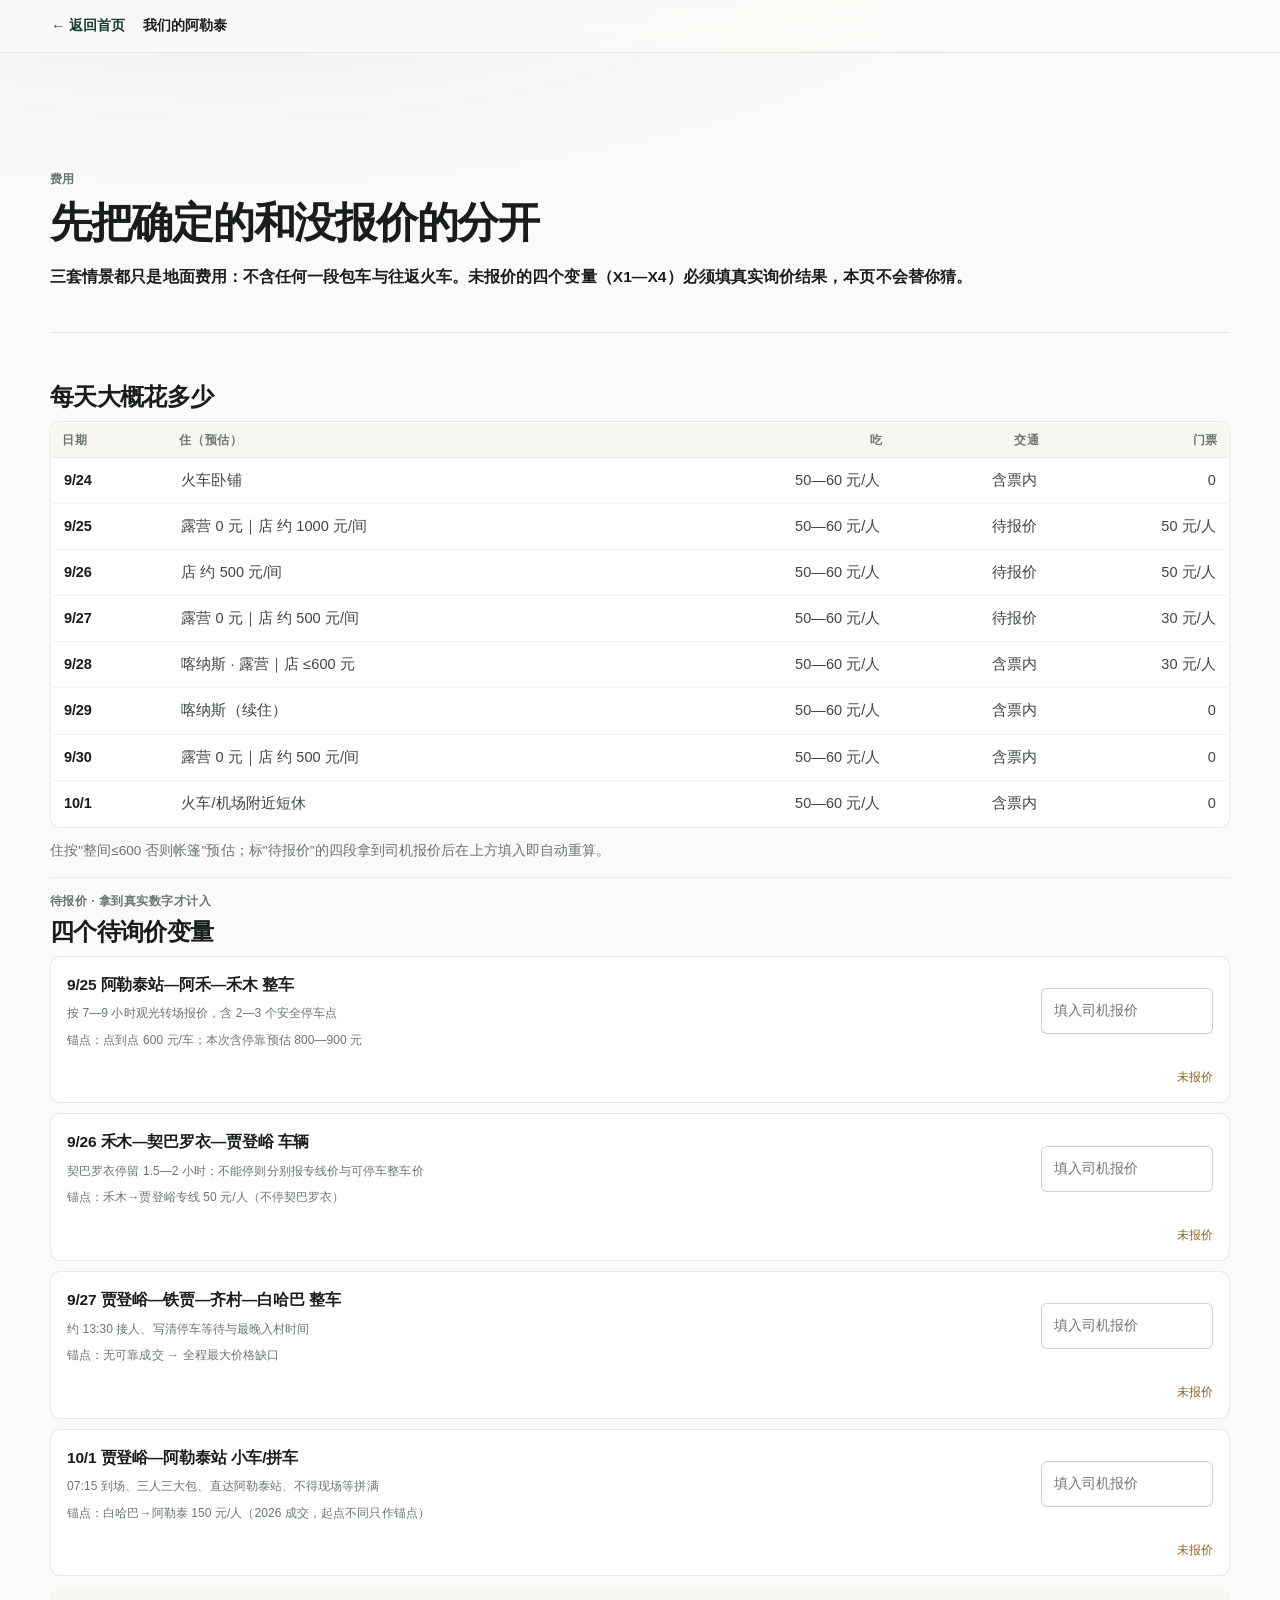
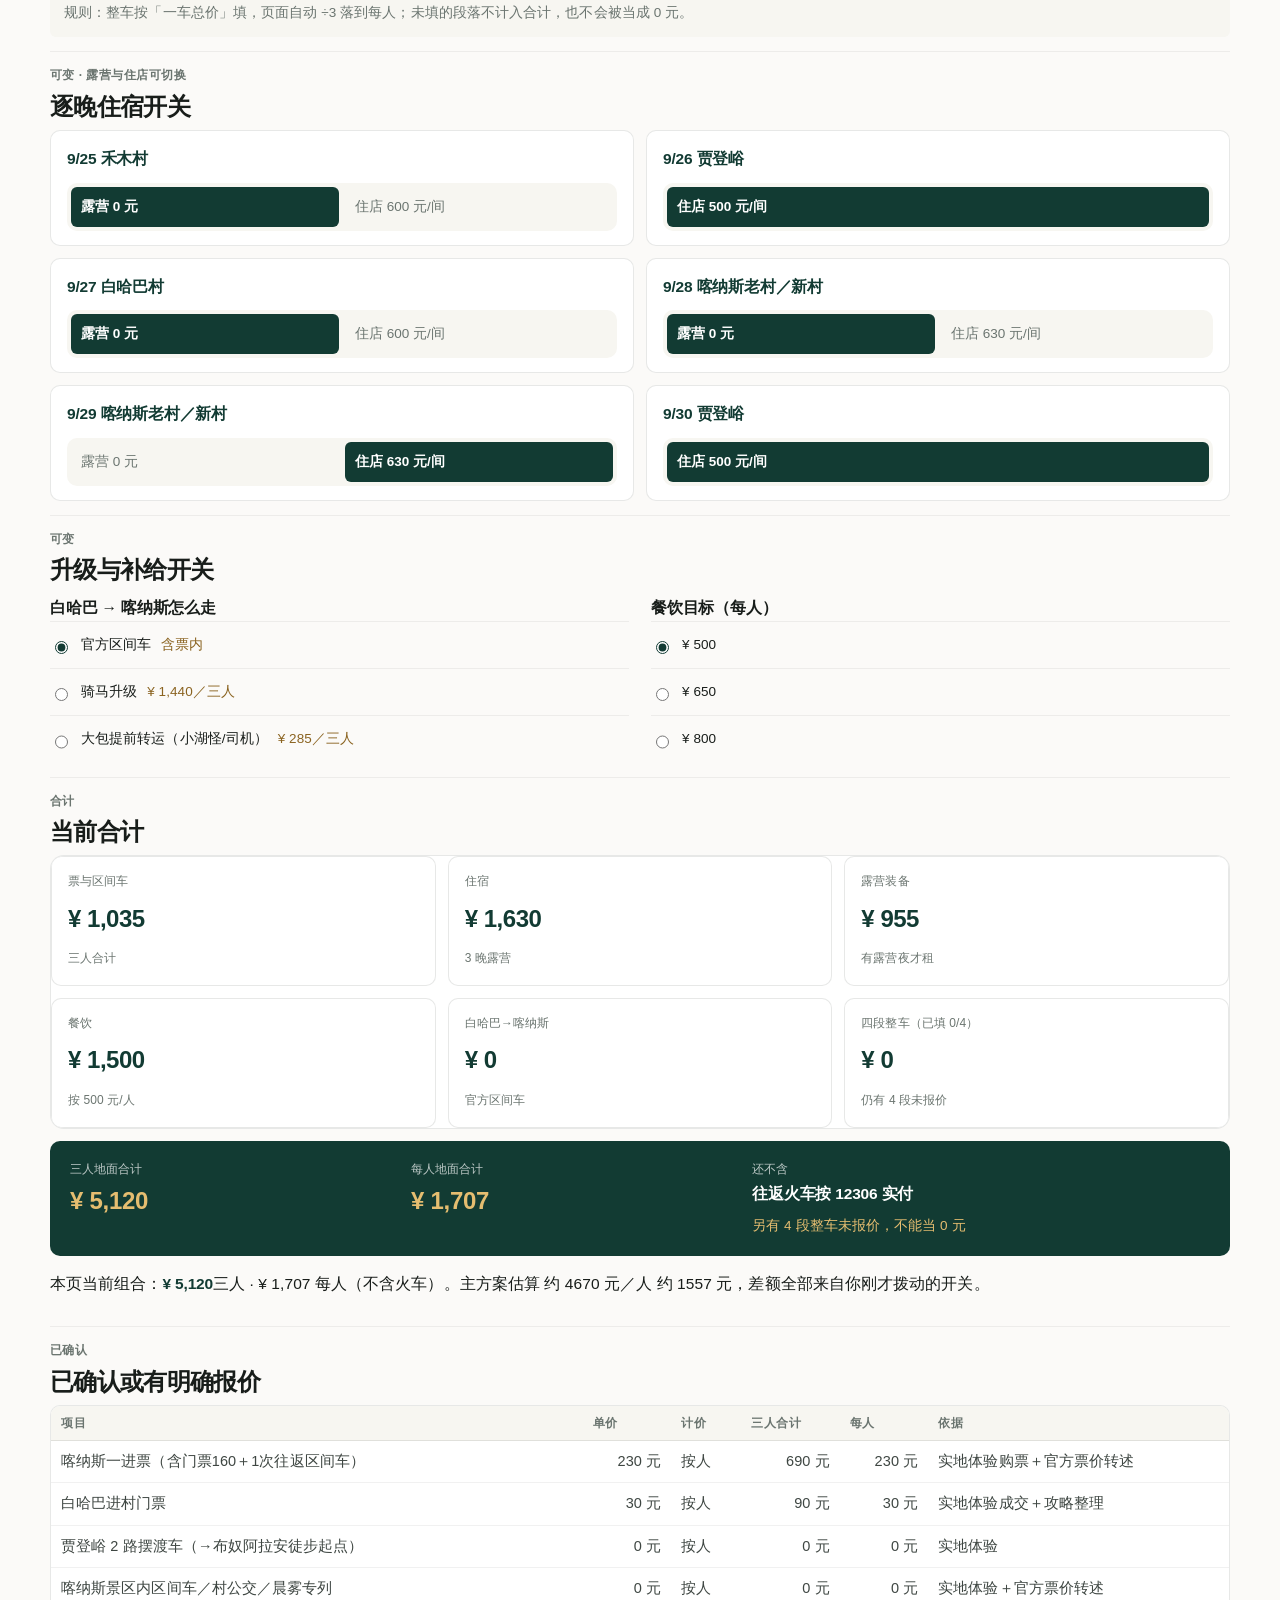
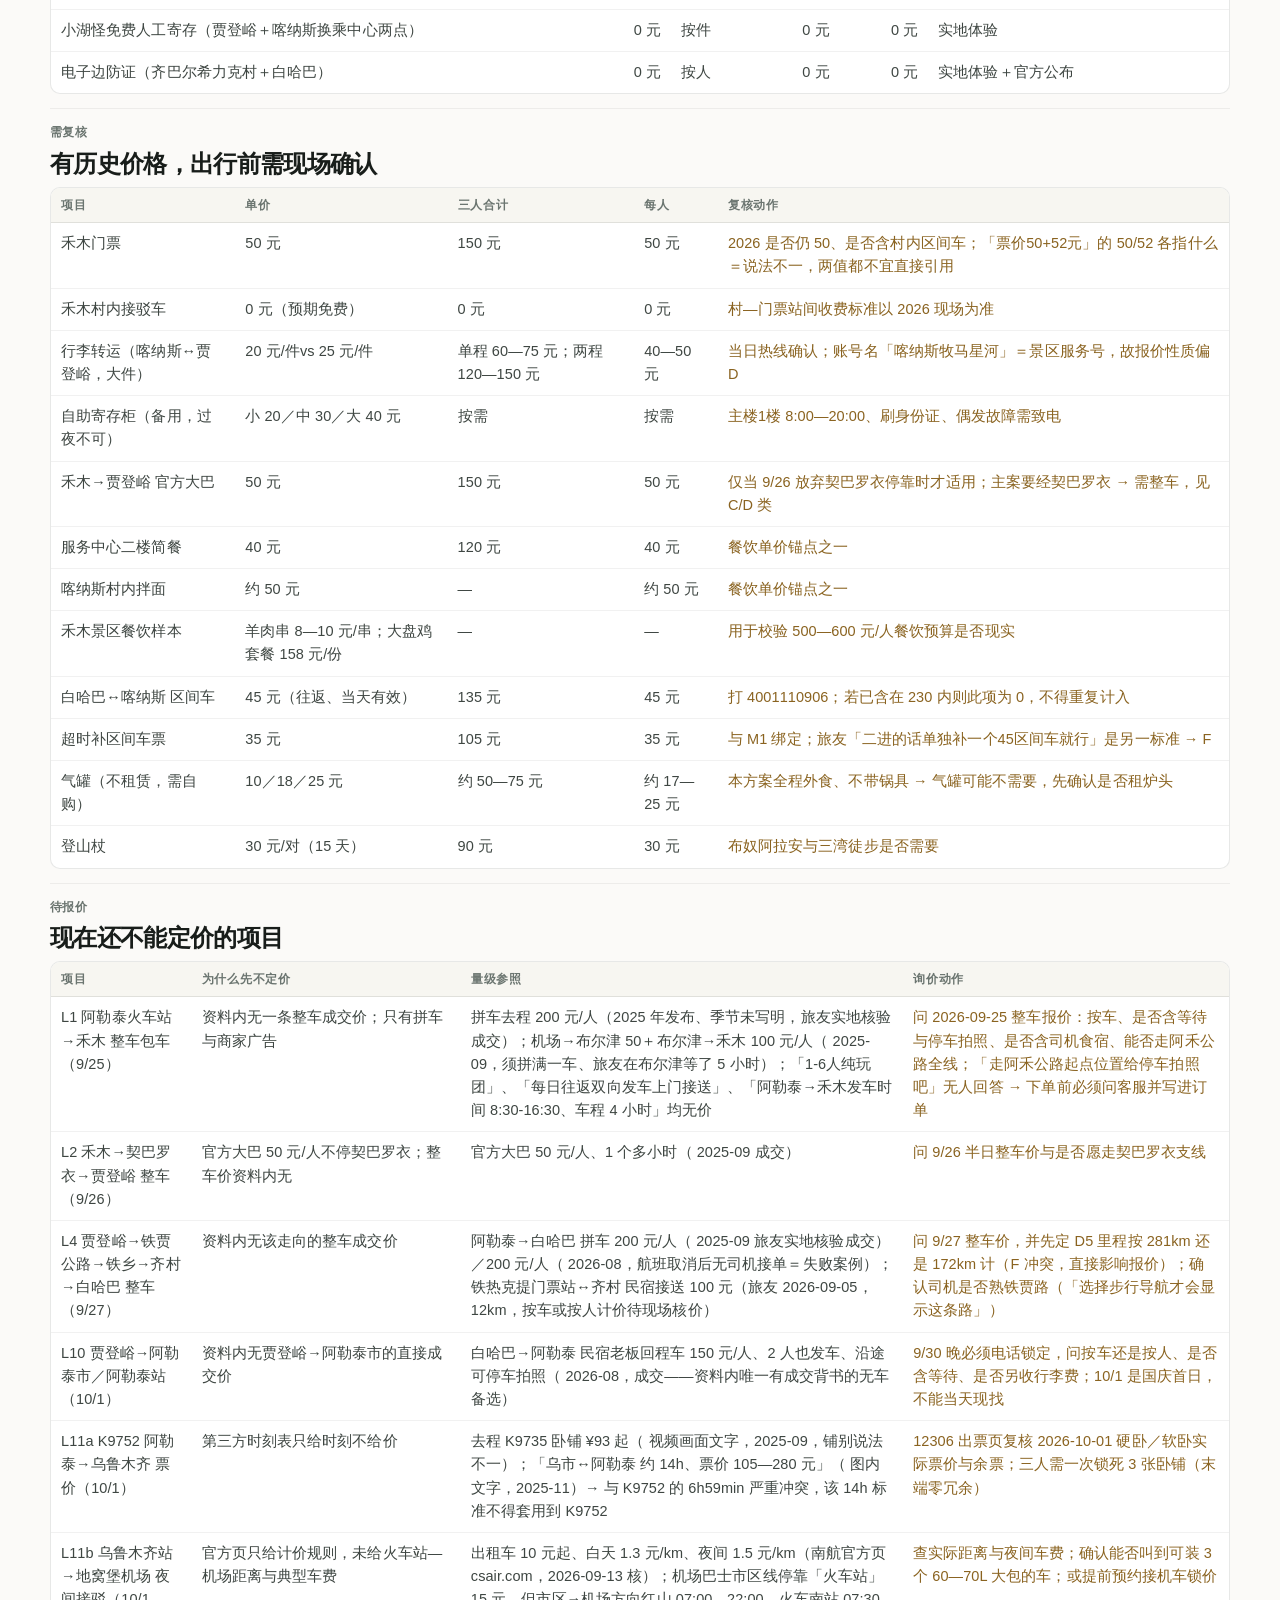
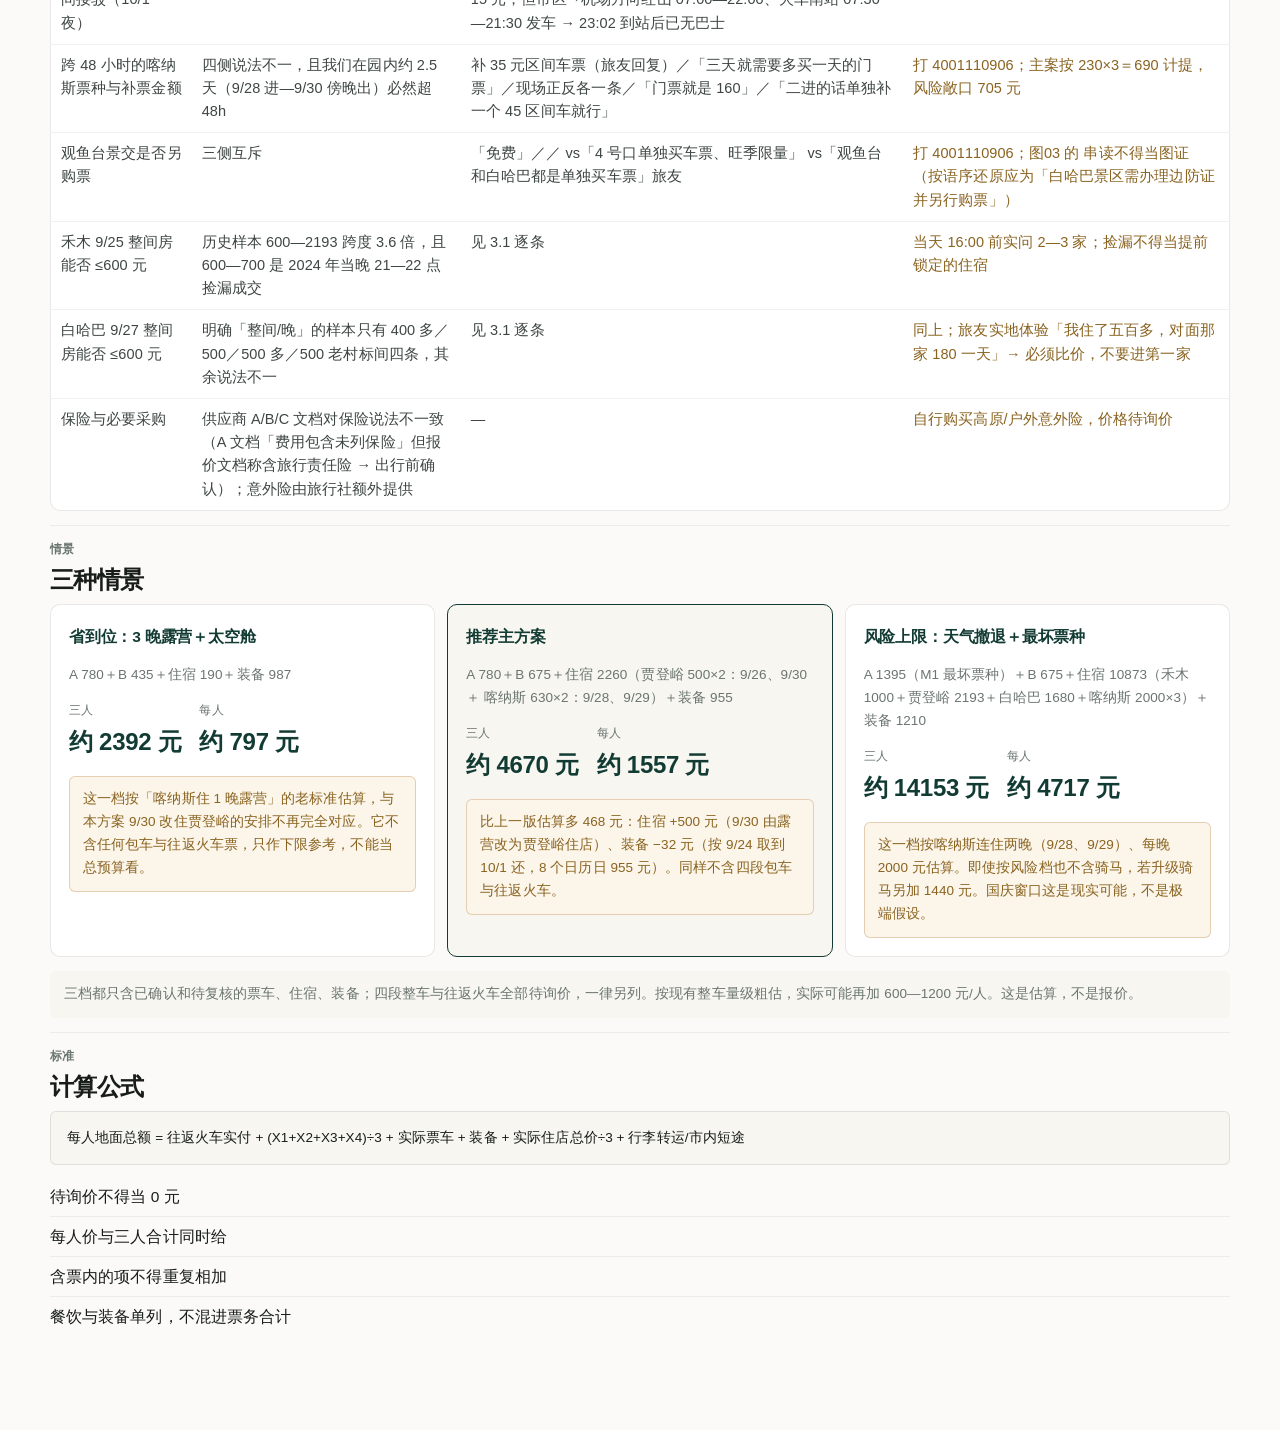
==== commit 9348c22b: "精修：术语外化兜底、九天表与按天费用条、图例与坐标来源文案、方案按钮与模块标题" ====
--- a/budget.html
+++ b/budget.html
@@ -7,6 +7,7 @@
 <title>我们的阿勒泰｜费用与重算</title>
 <link rel="icon" type="image/svg+xml" href="data:image/svg+xml,%3Csvg xmlns='http://www.w3.org/2000/svg' viewBox='0 0 64 64'%3E%3Crect width='64' height='64' rx='15' fill='%23102b27'/%3E%3Cpath d='M7 48 25 16l8 14 8-11 16 29z' fill='%23e5bd70'/%3E%3C/svg%3E">
 <link rel="stylesheet" href="app.css">
+<link rel="stylesheet" href="theme.css">
 <link rel="stylesheet" href="detail.css">
 </head>
 <body class="detail-body" data-type="budget">
--- a/app.css
+++ b/app.css
@@ -1,6 +1,6 @@
-:root{--ink:#17201e;--forest:#102b27;--paper:#f6f7f4;--white:#fff;--muted:#68716d;--line:#dce1dc;--gold:#d6a750;--gold2:#f0d59a;--river:#5e93a5;--hike:#d06b4e;--shuttle:#66845f;--shadow:0 22px 60px rgba(16,43,39,.12)}*{box-sizing:border-box}html{scroll-behavior:smooth}body{margin:0;background:var(--paper);color:var(--ink);font:16px/1.65 -apple-system,BlinkMacSystemFont,"PingFang SC","Microsoft YaHei",sans-serif}button,a{font:inherit}button{cursor:pointer}.site-header{height:72px;padding:0 max(24px,4vw);display:flex;align-items:center;gap:42px;position:sticky;top:0;z-index:50;background:#f6f7f4e8;backdrop-filter:blur(18px);border-bottom:1px solid #17201e17}.brand{text-decoration:none;font-weight:850}.brand span{display:block;font:700 10px/1 ui-monospace,monospace;letter-spacing:.18em;color:#64726c;margin-bottom:4px}.site-header nav{display:flex;gap:24px}.site-header nav a{text-decoration:none;color:#65706b;font-size:14px}.today-button{margin-left:auto;border:0;background:var(--forest);color:#fff;padding:10px 15px;border-radius:999px}.journey-shell{padding:64px max(24px,4vw) 30px;max-width:1640px;margin:auto}.journey-heading{display:grid;grid-template-columns:1.35fr .65fr;gap:60px;align-items:end;margin-bottom:30px}.eyebrow,.map-kicker{margin:0 0 8px;font:700 11px/1.2 ui-monospace,monospace;letter-spacing:.16em;text-transform:uppercase;color:#76807b}.journey-heading h1{margin:0;max-width:920px;font-size:clamp(42px,5.7vw,84px);line-height:1.02;letter-spacing:-.055em}.trip-facts{display:grid;grid-template-columns:repeat(2,1fr);border-top:1px solid var(--line)}.trip-facts span{padding:15px 0;border-bottom:1px solid var(--line);color:var(--muted);font-size:13px}.trip-facts b{font-size:24px;color:var(--forest);display:block}.journey-workspace{display:grid;grid-template-columns:minmax(0,1.65fr) minmax(340px,.6fr);min-height:620px;background:#fff;border:1px solid var(--line);box-shadow:var(--shadow)}.map-card{min-width:0;display:flex;flex-direction:column}.map-toolbar{height:70px;padding:0 20px 0 24px;display:flex;justify-content:space-between;align-items:center;border-bottom:1px solid var(--line)}.map-toolbar b{display:block;font-size:17px}.map-kicker{font-size:9px}.map-actions{display:flex;background:#eef1ed;padding:3px;border-radius:999px}.map-actions button{border:0;background:transparent;padding:7px 11px;border-radius:999px;color:#66706b;font-size:12px}.map-actions button.active{background:#fff;color:var(--forest);box-shadow:0 2px 10px #0001}.map-stage{height:550px;position:relative;overflow:hidden;background:linear-gradient(145deg,#e7ece7,#dfe7e4)}#routeMap{width:100%;height:100%;display:block}.map-bg{fill:#e6ebe6}.terrain-line{fill:none;stroke:#c9d5cf;stroke-width:1;opacity:.7}.route-line{fill:none;stroke-linecap:round;stroke-linejoin:round}.route-line.drive{stroke:var(--gold);stroke-width:5}.route-line.shuttle{stroke:var(--shuttle);stroke-width:5;stroke-dasharray:8 7}.route-line.hike{stroke:var(--hike);stroke-width:4;stroke-dasharray:3 7}.poi{cursor:pointer}.poi circle{stroke:#fff;stroke-width:3;filter:drop-shadow(0 4px 5px #18302933)}.poi text{font-size:12px;font-weight:750;paint-order:stroke;stroke:#eef2ee;stroke-width:4;fill:#26342f}.map-legend{position:absolute;left:18px;bottom:17px;display:flex;gap:14px;background:#102b27e8;color:#fff;padding:9px 12px;border-radius:7px;font-size:11px}.map-legend span:before{content:"";display:inline-block;width:17px;height:3px;margin-right:6px;vertical-align:middle;background:currentColor}.map-legend .drive{color:var(--gold)}.map-legend .shuttle{color:#9db394}.map-legend .hike{color:#ef8a6c}.map-legend .stay{color:#fff}.map-legend .stay:before{width:8px;height:8px;border-radius:50%}.map-note{position:absolute;right:16px;bottom:17px;background:#fffd;padding:7px 10px;border-radius:5px;color:#65706b;font-size:10px}.day-panel{padding:30px;background:var(--forest);color:#fff;display:flex;flex-direction:column}.panel-top{display:flex;justify-content:space-between}.panel-top .eyebrow{color:#9fb2aa}.panel-top button{border:0;background:transparent;color:#aebeb8;font-size:12px}.day-panel h2{font-size:30px;line-height:1.12;letter-spacing:-.035em;margin:18px 0 13px}.day-panel>p{color:#c3d0cb;margin:0 0 22px}.schedule-preview{border-top:1px solid #ffffff24}.schedule-item{display:grid;grid-template-columns:66px 1fr;gap:12px;padding:11px 0;border-bottom:1px solid #ffffff1d}.schedule-item time{color:var(--gold2);font:700 12px/1.6 ui-monospace,monospace}.schedule-item b{font-size:14px}.schedule-item small{display:block;color:#9fb2aa}.day-meta{display:flex;gap:6px;flex-wrap:wrap;margin-top:18px}.day-meta span{font-size:11px;color:#c3d0cb;border:1px solid #ffffff25;padding:4px 7px;border-radius:99px}.primary-link{color:#fff;text-decoration:none;font-weight:750;margin-top:auto;padding-top:22px;display:flex;justify-content:space-between;border-top:1px solid #ffffff24}.date-rail{display:grid;grid-template-columns:repeat(9,1fr);gap:1px;margin-top:18px;background:var(--line);border:1px solid var(--line)}.date-chip{border:0;background:#fff;padding:14px 12px;text-align:left;min-height:86px}.date-chip small{display:block;color:#87908c}.date-chip b{display:block;margin:3px 0}.date-chip span{font-size:11px;color:#69736f;display:block;white-space:nowrap;overflow:hidden;text-overflow:ellipsis}.date-chip.active{background:var(--forest);color:#fff}.date-chip.active small,.date-chip.active span{color:#b9c8c2}.content-block{max-width:1540px;margin:auto;padding:90px max(24px,4vw)}.section-heading{display:flex;justify-content:space-between;align-items:end;gap:50px;margin-bottom:30px}.section-heading h2{font-size:clamp(34px,4.2vw,58px);line-height:1.03;letter-spacing:-.045em;margin:0}.section-heading>p{max-width:510px;color:var(--muted);margin:0}.day-feed{border-top:1px solid #cbd2cd}.day-card{display:grid;grid-template-columns:110px 1.25fr .85fr .85fr;gap:24px;padding:28px 0;border-bottom:1px solid #cbd2cd}.day-number small{display:block;color:var(--muted)}.day-number b{font-size:30px}.day-card h3{font-size:24px;margin:0 0 6px}.day-card p{margin:0;color:#5d6762}.day-actions{display:flex;gap:6px;flex-wrap:wrap;margin-top:12px}.mini-link{border:1px solid #ccd4cf;background:#fff;text-decoration:none;color:var(--forest);padding:5px 8px;font-size:12px}.fact-list small{display:block;color:#87908c}.fact-list b{display:block;margin-bottom:10px}.risk-note{padding:13px;background:#efe5d2;color:#654d25;font-size:13px}.topics-block{max-width:none;background:var(--forest);color:#fff}.topics-block>.section-heading,.topics-block>.topic-tabs,.topics-block>.topic-feature,.topics-block>.topic-grid{max-width:1420px;margin-left:auto;margin-right:auto}.topics-block .eyebrow,.topics-block .section-heading>p{color:#aebeb8}.topic-tabs{display:flex;gap:7px;overflow:auto;padding-bottom:14px}.topic-tabs button{border:1px solid #ffffff27;background:transparent;color:#cad5d1;padding:8px 12px;border-radius:999px;white-space:nowrap}.topic-tabs button.active{background:var(--gold2);border-color:var(--gold2);color:#28352f}.topic-feature{display:grid;grid-template-columns:1.25fr .75fr;background:#fff;color:var(--ink);margin-top:18px}.topic-feature img{width:100%;height:370px;object-fit:cover}.topic-copy{padding:34px}.topic-copy h3{font-size:34px;line-height:1.1;margin:7px 0 12px}.topic-copy p{color:#5c6661}.rank-list{counter-reset:item;margin:24px 0;padding:0;list-style:none}.rank-list li{counter-increment:item;padding:10px 0;border-top:1px solid var(--line)}.rank-list li:before{content:counter(item,decimal-leading-zero);font:700 11px ui-monospace,monospace;color:#a2762b;margin-right:12px}.topic-grid{display:grid;grid-template-columns:repeat(3,1fr);gap:14px;margin-top:14px}.topic-card{background:#1a3833;border:1px solid #ffffff13;padding:20px;text-decoration:none;color:#fff}.topic-card small{color:#9eb0aa}.topic-card h3{margin:8px 0;font-size:19px}.topic-card p{color:#bdcac5;font-size:14px}.official-grid{display:grid;grid-template-columns:repeat(4,1fr);gap:14px}.official-card{background:#fff;border:1px solid var(--line);overflow:hidden}.official-thumb{height:180px;overflow:hidden;background:#e8ece8}.official-thumb img{width:100%;height:100%;object-fit:cover;transition:.3s}.official-card:hover img{transform:scale(1.03)}.official-card div:last-child{padding:17px}.official-card h3{margin:0}.official-card p{font-size:13px;color:var(--muted)}.official-card button{border:0;background:none;color:#8d651e;padding:0;font-weight:750}.plan-switcher{display:flex;gap:8px;margin-bottom:18px;overflow:auto}.plan-switcher button{border:1px solid var(--line);background:#fff;padding:10px 14px;white-space:nowrap}.plan-switcher button.active{background:var(--forest);color:#fff}.plan-detail{background:#fff;border:1px solid var(--line);padding:28px}.plan-summary{display:grid;grid-template-columns:.8fr 1.2fr;gap:40px}.plan-summary h3{font-size:34px;margin:0}.plan-days{display:grid;grid-template-columns:repeat(4,1fr);gap:7px;margin-top:22px}.plan-day{padding:12px;background:#f0f3ef;font-size:12px}.packing-grid{display:grid;grid-template-columns:repeat(3,1fr);gap:14px}.pack-card{background:#fff;border:1px solid var(--line);padding:22px}.pack-card h3{font-size:21px;margin:0 0 10px}.pack-card ul{padding-left:18px;color:#59635f}.pack-card li{margin:7px 0}footer{background:#0d211e;color:#fff;padding:34px max(24px,4vw);display:flex;justify-content:space-between;gap:30px}footer p{margin:0;color:#9fb2aa;max-width:760px}.dialog{position:fixed;inset:0;z-index:100;background:#102b27e6;display:grid;place-items:center;padding:25px}.dialog-card{background:#fff;max-width:1100px;max-height:90vh;overflow:auto;box-shadow:var(--shadow)}.dialog-card img{width:100%;display:block}.dialog-head{display:flex;justify-content:space-between;padding:18px 22px}.dialog-head button{border:0;background:#eef1ed;width:38px;height:38px;border-radius:50%}@media(max-width:1000px){.journey-heading{grid-template-columns:1fr}.journey-workspace{grid-template-columns:1fr}.map-stage{height:500px}.date-rail{grid-template-columns:repeat(4,1fr)}.day-card{grid-template-columns:90px 1fr 1fr}.day-card .risk-note{grid-column:2/4}.official-grid{grid-template-columns:repeat(2,1fr)}.topic-grid,.packing-grid{grid-template-columns:repeat(2,1fr)}}@media(max-width:680px){.site-header{height:64px;padding:0 16px}.site-header nav{display:none}.today-button{font-size:12px;padding:8px 10px}.journey-shell{padding:32px 14px 20px}.journey-heading{gap:26px}.journey-heading h1{font-size:44px}.trip-facts b{font-size:19px}.journey-workspace{display:block}.map-toolbar{padding:0 13px}.map-stage{height:48vh;min-height:340px;max-height:470px}.map-legend{left:10px;right:10px;bottom:10px;justify-content:space-between;gap:5px}.map-note{display:none}.day-panel{padding:24px 20px}.day-panel h2{font-size:27px}.date-rail{display:flex;overflow:auto}.date-chip{min-width:122px}.content-block{padding:68px 18px}.section-heading{display:block}.section-heading>p{margin-top:14px}.section-heading h2{font-size:40px}.day-card{grid-template-columns:64px 1fr}.day-card>.fact-list,.day-card>.risk-note{grid-column:2}.topic-feature{display:block}.topic-feature img{height:230px}.topic-copy{padding:24px}.topic-grid,.official-grid,.packing-grid{grid-template-columns:1fr}.plan-summary{grid-template-columns:1fr}.plan-days{grid-template-columns:repeat(2,1fr)}footer{display:block;padding:30px 18px}footer p{margin-top:10px}}
-
-/* ── 阶段B 新增：地图四色与示意走向、导览图查看器、话题与原话、方案差异 ── */
+:root{--ink:#17201e;--forest:#102b27;--paper:#f6f7f4;--white:#fff;--muted:#68716d;--line:#dce1dc;--gold:#d6a750;--gold2:#f0d59a;--river:#5e93a5;--hike:#d06b4e;--shuttle:#66845f;--shadow:0 22px 60px rgba(16,43,39,.12)}*{box-sizing:border-box}html{scroll-behavior:smooth}body{margin:0;background:var(--paper);color:var(--ink);font:16px/1.65 -apple-system,BlinkMacSystemFont,"PingFang SC","Microsoft YaHei",sans-serif}button,a{font:inherit}button{cursor:pointer}.site-header{height:72px;padding:0 max(24px,4vw);display:flex;align-items:center;gap:42px;position:sticky;top:0;z-index:50;background:#f6f7f4e8;backdrop-filter:blur(18px);border-bottom:1px solid #17201e17}.brand{text-decoration:none;font-weight:850}.brand span{display:block;font:700 10px/1 ui-monospace,monospace;letter-spacing:.18em;color:#64726c;margin-bottom:4px}.site-header nav{display:flex;gap:24px}.site-header nav a{text-decoration:none;color:#65706b;font-size:14px}.today-button{margin-left:auto;border:0;background:var(--forest);color:#fff;padding:10px 15px;border-radius:999px}.journey-shell{padding:64px max(24px,4vw) 30px;max-width:1640px;margin:auto}.journey-heading{display:grid;grid-template-columns:1.35fr .65fr;gap:60px;align-items:end;margin-bottom:30px}.eyebrow,.map-kicker{margin:0 0 8px;font:700 11px/1.2 ui-monospace,monospace;letter-spacing:.16em;text-transform:uppercase;color:#76807b}.journey-heading h1{margin:0;max-width:920px;font-size:clamp(42px,5.7vw,84px);line-height:1.02;letter-spacing:-.055em}.trip-facts{display:grid;grid-template-columns:repeat(2,1fr);border-top:1px solid var(--line)}.trip-facts span{padding:15px 0;border-bottom:1px solid var(--line);color:var(--muted);font-size:13px}.trip-facts b{font-size:24px;color:var(--forest);display:block}.journey-workspace{display:grid;grid-template-columns:minmax(0,1.65fr) minmax(340px,.6fr);min-height:620px;background:#fff;border:1px solid var(--line);box-shadow:var(--shadow)}.map-card{min-width:0;display:flex;flex-direction:column}.map-toolbar{height:70px;padding:0 20px 0 24px;display:flex;justify-content:space-between;align-items:center;border-bottom:1px solid var(--line)}.map-toolbar b{display:block;font-size:17px}.map-kicker{font-size:9px}.map-actions{display:flex;background:#eef1ed;padding:3px;border-radius:999px}.map-actions button{border:0;background:transparent;padding:7px 11px;border-radius:999px;color:#66706b;font-size:12px}.map-actions button.active{background:#fff;color:var(--forest);box-shadow:0 2px 10px #0001}.map-stage{height:550px;position:relative;overflow:hidden;background:linear-gradient(145deg,#e7ece7,#dfe7e4)}#routeMap{width:100%;height:100%;display:block}.map-bg{fill:#e6ebe6}.terrain-line{fill:none;stroke:#c9d5cf;stroke-width:1;opacity:.7}.route-line{fill:none;stroke-linecap:round;stroke-linejoin:round}.route-line.drive{stroke:var(--gold);stroke-width:5}.route-line.shuttle{stroke:var(--shuttle);stroke-width:5;stroke-dasharray:8 7}.route-line.hike{stroke:var(--hike);stroke-width:4;stroke-dasharray:3 7}.poi{cursor:pointer}.poi circle{stroke:#fff;stroke-width:3;filter:drop-shadow(0 4px 5px #18302933)}.poi text{font-size:12px;font-weight:750;paint-order:stroke;stroke:#eef2ee;stroke-width:4;fill:#26342f}.map-legend{position:absolute;left:18px;bottom:17px;display:flex;gap:14px;background:#102b27e8;color:#fff;padding:9px 12px;border-radius:6px;font-size:11px}.map-legend span:before{content:"";display:inline-block;width:17px;height:3px;margin-right:6px;vertical-align:middle;background:currentColor}.map-legend .drive{color:var(--gold)}.map-legend .shuttle{color:#9db394}.map-legend .hike{color:#ef8a6c}.map-legend .stay{color:#fff}.map-legend .stay:before{width:8px;height:8px;border-radius:50%}.map-note{position:absolute;right:16px;bottom:17px;background:#fffd;padding:7px 10px;border-radius:6px;color:#65706b;font-size:10px}.day-panel{padding:30px;background:var(--forest);color:#fff;display:flex;flex-direction:column}.panel-top{display:flex;justify-content:space-between}.panel-top .eyebrow{color:#9fb2aa}.panel-top button{border:0;background:transparent;color:#aebeb8;font-size:12px}.day-panel h2{font-size:30px;line-height:1.12;letter-spacing:-.035em;margin:18px 0 13px}.day-panel>p{color:#c3d0cb;margin:0 0 22px}.schedule-preview{border-top:1px solid #ffffff24}.schedule-item{display:grid;grid-template-columns:66px 1fr;gap:12px;padding:11px 0;border-bottom:1px solid #ffffff1d}.schedule-item time{color:var(--gold2);font:700 12px/1.6 ui-monospace,monospace}.schedule-item b{font-size:14px}.schedule-item small{display:block;color:#9fb2aa}.day-meta{display:flex;gap:6px;flex-wrap:wrap;margin-top:18px}.day-meta span{font-size:11px;color:#c3d0cb;border:1px solid #ffffff25;padding:4px 7px;border-radius:99px}.primary-link{color:#fff;text-decoration:none;font-weight:750;margin-top:auto;padding-top:22px;display:flex;justify-content:space-between;border-top:1px solid #ffffff24}.date-rail{display:grid;grid-template-columns:repeat(9,1fr);gap:1px;margin-top:18px;background:var(--line);border:1px solid var(--line)}.date-chip{border:0;background:#fff;padding:14px 12px;text-align:left;min-height:86px}.date-chip small{display:block;color:#87908c}.date-chip b{display:block;margin:3px 0}.date-chip span{font-size:11px;color:#69736f;display:block;white-space:nowrap;overflow:hidden;text-overflow:ellipsis}.date-chip.active{background:var(--forest);color:#fff}.date-chip.active small,.date-chip.active span{color:#b9c8c2}.content-block{max-width:1540px;margin:auto;padding:90px max(24px,4vw)}.section-heading{display:flex;justify-content:space-between;align-items:end;gap:50px;margin-bottom:30px}.section-heading h2{font-size:clamp(34px,4.2vw,58px);line-height:1.03;letter-spacing:-.045em;margin:0}.section-heading>p{max-width:510px;color:var(--muted);margin:0}.day-feed{border-top:1px solid #cbd2cd}.day-card{display:grid;grid-template-columns:110px 1.25fr .85fr .85fr;gap:24px;padding:28px 0;border-bottom:1px solid #cbd2cd}.day-number small{display:block;color:var(--muted)}.day-number b{font-size:30px}.day-card h3{font-size:24px;margin:0 0 6px}.day-card p{margin:0;color:#5d6762}.day-actions{display:flex;gap:6px;flex-wrap:wrap;margin-top:12px}.mini-link{border:1px solid #ccd4cf;background:#fff;text-decoration:none;color:var(--forest);padding:5px 8px;font-size:12px}.fact-list small{display:block;color:#87908c}.fact-list b{display:block;margin-bottom:10px}.risk-note{padding:13px;background:#efe5d2;color:#654d25;font-size:13px}.topics-block{max-width:none;background:var(--forest);color:#fff}.topics-block>.section-heading,.topics-block>.topic-tabs,.topics-block>.topic-feature,.topics-block>.topic-grid{max-width:1420px;margin-left:auto;margin-right:auto}.topics-block .eyebrow,.topics-block .section-heading>p{color:#aebeb8}.topic-tabs{display:flex;gap:7px;overflow:auto;padding-bottom:14px}.topic-tabs button{border:1px solid #ffffff27;background:transparent;color:#cad5d1;padding:8px 12px;border-radius:999px;white-space:nowrap}.topic-tabs button.active{background:var(--gold2);border-color:var(--gold2);color:#28352f}.topic-feature{display:grid;grid-template-columns:1.25fr .75fr;background:#fff;color:var(--ink);margin-top:18px}.topic-feature img{width:100%;height:370px;object-fit:cover}.topic-copy{padding:34px}.topic-copy h3{font-size:34px;line-height:1.1;margin:7px 0 12px}.topic-copy p{color:#5c6661}.rank-list{counter-reset:item;margin:24px 0;padding:0;list-style:none}.rank-list li{counter-increment:item;padding:10px 0;border-top:1px solid var(--line)}.rank-list li:before{content:counter(item,decimal-leading-zero);font:700 11px ui-monospace,monospace;color:#a2762b;margin-right:12px}.topic-grid{display:grid;grid-template-columns:repeat(3,1fr);gap:14px;margin-top:14px}.topic-card{background:#1a3833;border:1px solid #ffffff13;padding:20px;text-decoration:none;color:#fff}.topic-card small{color:#9eb0aa}.topic-card h3{margin:8px 0;font-size:19px}.topic-card p{color:#bdcac5;font-size:14px}.official-grid{display:grid;grid-template-columns:repeat(4,1fr);gap:14px}.official-card{background:#fff;border:1px solid var(--line);overflow:hidden}.official-thumb{height:180px;overflow:hidden;background:#e8ece8}.official-thumb img{width:100%;height:100%;object-fit:cover;transition:.3s}.official-card:hover img{transform:scale(1.03)}.official-card div:last-child{padding:17px}.official-card h3{margin:0}.official-card p{font-size:13px;color:var(--muted)}.official-card button{border:0;background:none;color:#8d651e;padding:0;font-weight:750}.plan-switcher{display:flex;gap:8px;margin-bottom:18px;overflow:auto}.plan-switcher button{border:1px solid var(--line);background:#fff;padding:10px 14px;white-space:nowrap}.plan-switcher button.active{background:var(--forest);color:#fff}.plan-detail{background:#fff;border:1px solid var(--line);padding:28px}.plan-summary{display:grid;grid-template-columns:.8fr 1.2fr;gap:40px}.plan-summary h3{font-size:34px;margin:0}.plan-days{display:grid;grid-template-columns:repeat(4,1fr);gap:7px;margin-top:22px}.plan-day{padding:12px;background:#f0f3ef;font-size:12px}.packing-grid{display:grid;grid-template-columns:repeat(3,1fr);gap:14px}.pack-card{background:#fff;border:1px solid var(--line);padding:22px}.pack-card h3{font-size:21px;margin:0 0 10px}.pack-card ul{padding-left:18px;color:#59635f}.pack-card li{margin:7px 0}footer{background:#0d211e;color:#fff;padding:34px max(24px,4vw);display:flex;justify-content:space-between;gap:30px}footer p{margin:0;color:#9fb2aa;max-width:760px}.dialog{position:fixed;inset:0;z-index:100;background:#102b27e6;display:grid;place-items:center;padding:25px}.dialog-card{background:#fff;max-width:1100px;max-height:90vh;overflow:auto;box-shadow:var(--shadow)}.dialog-card img{width:100%;display:block}.dialog-head{display:flex;justify-content:space-between;padding:18px 22px}.dialog-head button{border:0;background:#eef1ed;width:38px;height:38px;border-radius:50%}@media(max-width:1000px){.journey-heading{grid-template-columns:1fr}.journey-workspace{grid-template-columns:1fr}.map-stage{height:500px}.date-rail{grid-template-columns:repeat(4,1fr)}.day-card{grid-template-columns:90px 1fr 1fr}.day-card .risk-note{grid-column:2/4}.official-grid{grid-template-columns:repeat(2,1fr)}.topic-grid,.packing-grid{grid-template-columns:repeat(2,1fr)}}@media(max-width:680px){.site-header{height:64px;padding:0 16px}.site-header nav{display:none}.today-button{font-size:12px;padding:8px 10px}.journey-shell{padding:32px 14px 20px}.journey-heading{gap:26px}.journey-heading h1{font-size:44px}.trip-facts b{font-size:19px}.journey-workspace{display:block}.map-toolbar{padding:0 13px}.map-stage{height:48vh;min-height:340px;max-height:470px}.map-legend{left:10px;right:10px;bottom:10px;justify-content:space-between;gap:5px}.map-note{display:none}.day-panel{padding:24px 20px}.day-panel h2{font-size:27px}.date-rail{display:flex;overflow:auto}.date-chip{min-width:122px}.content-block{padding:68px 18px}.section-heading{display:block}.section-heading>p{margin-top:14px}.section-heading h2{font-size:40px}.day-card{grid-template-columns:64px 1fr}.day-card>.fact-list,.day-card>.risk-note{grid-column:2}.topic-feature{display:block}.topic-feature img{height:230px}.topic-copy{padding:24px}.topic-grid,.official-grid,.packing-grid{grid-template-columns:1fr}.plan-summary{grid-template-columns:1fr}.plan-days{grid-template-columns:repeat(2,1fr)}footer{display:block;padding:30px 18px}footer p{margin-top:10px}}
+
+/* ── 地图线型与示意走向、导览查看器、话题与原话、方案差异 ── */
 :root{--bus:#4c7d8c;--train:#6f6a86;--intent:#a9b4ad;--quote:#9a6b20;--quote2:#fbf1dd}
 .route-line.bus{stroke:var(--bus);stroke-width:4;stroke-dasharray:2 6}
 .route-line.train{stroke:var(--train);stroke-width:5;stroke-dasharray:14 6}
@@ -81,7 +81,7 @@
 body[data-map="amap"] .map-stage{background:#e9ede9}
 
 /* 图片加载失败的占位：保持原有格子尺寸，避免整版布局跳动 */
-.img-fallback{background:#123b34;color:#8fa79f;border-radius:14px;min-height:120px;display:flex;
+.img-fallback{background:#123b34;color:#8fa79f;border-radius:8px;min-height:120px;display:flex;
   flex-direction:column;gap:6px;justify-content:center;padding:14px;text-align:center;font-size:13px}
 .img-fallback b{color:#c7d6d0;font-size:14px}
 
@@ -91,9 +91,10 @@
 body[data-map="leaflet"] #leafmap{display:block}
 body[data-map="leaflet"] #routeMap{display:none}
 body[data-map="leaflet"] .map-stage{background:#e9ede9}
-#leafmap .leaflet-tile-pane{filter:saturate(.5) hue-rotate(100deg) brightness(1.05) contrast(.93)}
+/* 高德瓦片自带配色，只做极轻的统一调性，不再改色相（之前 hue-rotate 把水画成了粉色） */
+#leafmap .leaflet-tile-pane{filter:saturate(.92) brightness(1.02) contrast(1.02)}
 #leafmap .leaflet-container{background:#e9ede9;font:inherit}
-#leafmap .leaflet-control-zoom{border:1px solid var(--line);box-shadow:0 4px 14px #17352d18;border-radius:9px;overflow:hidden}
+#leafmap .leaflet-control-zoom{border:1px solid var(--line);box-shadow:0 4px 14px #17352d18;border-radius:8px;overflow:hidden}
 #leafmap .leaflet-control-zoom a{width:34px;height:34px;line-height:34px;color:#20443c;background:#fffffff2;border-bottom:1px solid var(--line)}
 #leafmap .leaflet-control-zoom a:last-child{border-bottom:0}
 .pin-sight .pin,.pin-road .pin,.pin-stay .pin,.pin-hub .pin{width:26px;height:26px;display:flex;align-items:center;
@@ -101,13 +102,13 @@
 .pin-sight .pin{background:#d6a750;border-radius:50%}
 .pin-road .pin{background:#c8964a;border-radius:50%}
 .pin-hub .pin{background:#4c7d8c;border-radius:50%}
-.pin-stay .pin{background:#102b27;border-radius:7px}
+.pin-stay .pin{background:#102b27;border-radius:6px}
 .leaflet-tooltip.tip-name{border:0;border-radius:6px;box-shadow:0 3px 12px #0003;font-weight:700;font-size:12px;padding:4px 8px;background:#fff;color:#22332e}
 .leaflet-tooltip.tip-name:before{display:none}
 .leaflet-tooltip.tip-line{background:#17352df2;color:#fff;border:0;border-radius:6px;font-size:11px;padding:4px 8px;box-shadow:0 3px 12px #0003}
 .leaflet-tooltip.tip-line:before{display:none}
 .map-drawer{position:absolute;z-index:740;left:16px;top:16px;bottom:16px;width:352px;display:none;overflow:auto;
-  background:#fffffff8;backdrop-filter:blur(14px);border:1px solid var(--line);border-radius:14px;box-shadow:var(--shadow)}
+  background:#fffffff8;backdrop-filter:blur(14px);border:1px solid var(--line);border-radius:8px;box-shadow:var(--shadow)}
 .map-drawer.open{display:block}
 .drawer-x{position:sticky;float:right;top:12px;right:12px;margin:12px 12px -46px 0;width:34px;height:34px;border-radius:50%;
   border:1px solid var(--line);background:#fffffff2;font-size:19px;line-height:1;z-index:3}
@@ -118,8 +119,8 @@
 .drawer-in p{margin:0;font-size:15px;line-height:1.75;color:#3f4f4a}
 .drawer-meta{display:flex;flex-wrap:wrap;gap:6px;margin:12px 0}
 .drawer-meta span{font-size:12px;background:#eef2ee;color:#4a5b57;border-radius:99px;padding:4px 9px}
-.drawer-guide{display:block;width:100%;text-align:left;border:1px dashed #cbb384;background:#fbf6ea;color:#8a6a20
-  border-radius:9px;padding:10px 12px;font-size:13px;margin-bottom:8px}
+.drawer-guide{display:block;width:100%;text-align:left;border:1px dashed #cbb384;background:#fbf6ea;color:#8a6a20;
+  border-radius:8px;padding:10px 12px;font-size:13px;margin-bottom:8px}
 .drawer-go{display:block;font-size:14px;font-weight:750;color:var(--forest);text-decoration:none;padding:8px 0}
 .drawer-days{display:flex;flex-wrap:wrap;gap:6px;margin-top:8px;border-top:1px solid var(--line);padding-top:12px}
 .drawer-days a{font-size:12px;border:1px solid var(--line);border-radius:99px;padding:5px 10px;text-decoration:none;color:#4a5b57}
@@ -143,7 +144,7 @@
 .drawer-src{margin:10px 0 0;font-size:12px;color:#8a948f}
 
 /* ════════════════════════════════════════════════════════════════════
-   视觉系统 v2（2026-09-14 Bailian）：编辑型户外产品，参考顶级 AI 产品站的信息层级
+   视觉系统：编辑型户外产品，克制的信息层级
    —— 暖纸底、发丝线、大留白、克制的深墨绿与秋叶金；地图用真实地理而非装饰纹样
    ════════════════════════════════════════════════════════════════════ */
 :root{
@@ -151,7 +152,7 @@
   --line:rgba(24,29,26,.10); --line-soft:rgba(24,29,26,.06);
   --pine:#123B33; --pine-2:#1C5247; --gold:#B9822F; --teal:#2E7F6E; --amber:#B0742C;
   --map-bg:#F3F2EC; --water:#CBDFDA; --water-edge:#B7D2CB;
-  --r-s:10px; --r-m:16px; --r-l:22px;
+  --r-s:10px; --r-m:10px; --r-l:10px;
   --shadow-1:0 1px 2px rgba(18,29,25,.05), 0 6px 20px rgba(18,29,25,.06);
   --shadow-2:0 2px 6px rgba(18,29,25,.06), 0 18px 44px rgba(18,29,25,.10);
 }
@@ -342,7 +343,7 @@
   padding:7px 10px; color:var(--muted); font-size:11px; line-height:1.55; }
 @media (max-width:680px){ .map-note{ display:none; } .map-legend{ font-size:10.5px; gap:8px 12px; } }
 
-/* ══ 质感 v3（2026-09-14）：克制、精确、留白——参考 Linear/Vercel/Stripe 的信息气质 ══ */
+/* ══ 质感：克制、精确、留白 ═ */
 body{ background:#FBFAF8; }
 body::before{ content:""; position:fixed; inset:0 0 auto 0; height:520px; pointer-events:none;
   background:radial-gradient(1200px 420px at 18% -80px, rgba(18,59,51,.055), transparent 70%); }
@@ -361,26 +362,26 @@
   padding:12px 22px; font-size:14.5px; font-weight:550; background:rgba(255,255,255,.6);
   transition:border-color .18s, color .18s; }
 .btn-line:hover{ border-color:var(--pine); color:var(--pine); }
-.journey-workspace{ border-radius:18px; border:1px solid rgba(24,29,26,.09);
+.journey-workspace{ border-radius:8px; border:1px solid rgba(24,29,26,.09);
   box-shadow:0 1px 2px rgba(18,29,25,.04), 0 24px 60px rgba(18,29,25,.07); overflow:hidden; }
 .map-stage{ height:560px; }
 .map-legend{ font-size:12px; gap:10px 18px; padding:10px 18px; }
 .map-note:empty{ display:none; }
-.day-card{ border-radius:14px; }
+.day-card{ border-radius:8px; }
 .day-number b,.day-date{ font-size:20px; font-weight:640; }
 .content-block h2,.section-heading h2,.plan-compare h2{ font-weight:640; letter-spacing:-.025em; }
-.topic-band,.topics-dark{ border-radius:20px; }
-.topic-card{ border-radius:14px; }
-.official-card{ border-radius:14px; }
+.topic-band,.topics-dark{ border-radius:8px; }
+.topic-card{ border-radius:8px; }
+.official-card{ border-radius:8px; }
 .official-thumb{ height:160px; }
-.pack-card{ border-radius:14px; }
-.plan-detail{ border-radius:16px; }
+.pack-card{ border-radius:8px; }
+.plan-detail{ border-radius:8px; }
 td{ font-size:14.5px; }
 th{ font:600 12px/1.5 -apple-system,"PingFang SC",sans-serif; letter-spacing:.06em; text-transform:none; }
 footer{ background:#0E211C; }
 @media (max-width:680px){ .journey-shell{ padding-top:40px; } .hero-cta a{ padding:11px 18px; } }
 
-/* ══ v4 首页信息架构与质感收口（2026-09-14 晚）══
+/* ══ 首页信息架构与质感 ═
    圆角统一收小：卡片 8、模块 10、按钮保留胶囊；标题改为"中文小标 + 大标题 + 一句说明" */
 :root{ --r-s:6px; --r-m:8px; --r-l:10px; }
 .journey-workspace,.map-module,.day-card,.topic-card,.official-card,.pc-card,.plan-detail,
@@ -418,7 +419,7 @@
 .scope-switch button{ border:1px solid var(--line); background:#fff; border-radius:999px;
   padding:6px 13px; font-size:12.5px; color:#5C6661; }
 .scope-switch button.active{ border-color:var(--pine); color:var(--pine); }
-.map-stage{ height:520px; }
+.map-stage{ height:min(68vh,660px); }
 .map-foot{ display:flex; align-items:center; gap:14px; padding:10px 14px;
   border-top:1px solid var(--line-soft); flex-wrap:wrap; }
 .date-rail{ display:flex; gap:6px; overflow-x:auto; padding:2px; }
@@ -456,7 +457,7 @@
   text-decoration:none; color:inherit; }
 .day-card h3{ font-size:17px; font-weight:640; letter-spacing:-.015em; margin:0 0 6px; }
 .day-card p{ color:#5C6661; font-size:14px; line-height:1.7; margin:0 0 10px; }
-.mini-tag{ display:inline-block; background:#F4F3EC; border-radius:5px; padding:3px 8px;
+.mini-tag{ display:inline-block; background:#F4F3EC; border-radius:6px; padding:3px 8px;
   font-size:12px; color:#5C6661; margin:0 6px 4px 0; }
 .risk-note{ grid-column:1/-1; background:#FBF7EE; border:1px solid rgba(185,130,47,.20);
   border-radius:var(--r-s); padding:9px 12px; font-size:12.5px; color:#6B4E1D; line-height:1.6; }
@@ -510,13 +511,13 @@
 .quote{ border-radius:var(--r-s); }
 .shot{ border-radius:var(--r-s); }
 
-/* v4.1 修正：日期条/日程条不吃全局胶囊圆角，不被拉伸 */
+/* 日期条／日程条不吃全局胶囊圆角，不被拉伸 */
 .map-foot{ align-items:center; }
 .date-rail{ align-items:center; }
 .date-rail .date-chip{ border-radius:999px; height:auto; align-self:center; padding:7px 14px; }
 .strip-card{ border-radius:0; }
 .strip-card:first-child{ border-radius:0; }
-/* v4.2：日期胶囊强制单行高度（覆盖任何继承来的行高/拉伸） */
+/* 日期胶囊强制单行高度 */
 .map-foot .date-rail .date-chip{ height:34px; display:inline-flex; align-items:center;
   justify-content:center; line-height:1; flex:0 0 auto; }
 .day-strip .strip-card{ line-height:1.5; }
@@ -537,7 +538,7 @@
 .dd-red{ color:#8A4A1D; }
 @media (max-width:860px){ .dd-grid{ grid-template-columns:1fr; } }
 
-/* ══ v5：首屏费用/事项模块 + 逐日卡重排 + 路线抽屉文案 ══ */
+/* ══ 首屏费用／事项模块 ＋ 逐日卡 ＋ 路线抽屉 ══ */
 .first-modules{ display:grid; grid-template-columns:1.15fr .85fr; gap:14px; margin:14px 0 0; }
 .fm{ background:#fff; border:1px solid rgba(24,29,26,.09); border-radius:10px; padding:18px 20px 16px; }
 .fm header{ display:flex; justify-content:space-between; align-items:baseline; margin-bottom:12px; }
@@ -604,7 +605,7 @@
 .gm-pin.ghost-pin .gm-pin-core{ fill:#8A948D; }
 .gm-name.ghost{ color:#8A948D; font-size:11.5px; margin-left:6px; white-space:nowrap; }
 
-/* ══ v6：首屏三横模块（与地图同宽）+ 逐日卡重排 + 间距收紧 ══ */
+/* ══ 首屏三横模块（与地图同宽）+ 逐日卡重排 + 间距收紧 ══ */
 .first-modules{ display:grid; grid-template-columns:1fr; gap:12px; margin:12px 0 0; }
 .fm{ padding:16px 18px 14px; }
 .fm header{ margin-bottom:10px; }
@@ -634,7 +635,7 @@
 .hero{ padding-top:clamp(36px,5vw,64px); }
 .map-hint,#mapCollapse{ display:none !important; }
 
-/* ══ v7：依据直列 / 侧栏改横条 / 官方导览卡 / 每日花费表 ══ */
+/* ═ 依据直列／侧栏横条／官方导览卡／每日花费表 ═ */
 .basis{ font-size:12.5px; color:#6B7570; line-height:1.65; margin:6px 0 0; padding:8px 10px;
   background:#FAF9F5; border-left:2px solid var(--line); border-radius:0 6px 6px 0; }
 #facts{ position:static !important; background:#F4F3EC !important; color:var(--ink) !important;
@@ -661,7 +662,7 @@
 .dc-note{ font-size:12px; color:#8A948D; margin:8px 0 0; }
 #dayCost table{ width:100%; }
 
-/* ══ v8：首屏方案按钮 / 表格化模块 / 攻略卡 / 导览缩略图 / 手机适配 ══ */
+/* ══ 首屏方案按钮／表格化模块／攻略卡／导览缩略图／手机适配 ══ */
 .hero-cta{ display:flex; gap:10px; margin-top:22px; }
 .hero-cta button{ border:1px solid var(--line); background:#fff; border-radius:999px;
   padding:11px 22px; font-size:14.5px; font-weight:600; color:var(--ink-2); }
@@ -729,12 +730,12 @@
   .offp-grid{ grid-template-columns:1fr; }
   table.cmp td, table.days-tbl td{ font-size:12px; padding:8px 9px; }
   .hero h1{ font-size:34px; }
-  .map-stage{ height:48vh; min-height:320px; }
+  .map-stage{ height:auto; aspect-ratio:1.25; min-height:250px; }
   .day-strip{ grid-template-columns:repeat(3,1fr); }
 }
 @media (max-width:560px){ .guide-grid{ grid-template-columns:1fr; } .off-thumbs{ grid-template-columns:1fr 1fr; } }
 
-/* ══ v9：范围按钮浮在地图内 ══ */
+/* ══ 范围按钮浮在地图内 ══ */
 .map-overlay{ position:absolute; top:10px; left:12px; right:12px; display:flex;
   justify-content:space-between; align-items:center; z-index:600; pointer-events:none; }
 .map-overlay .scope-switch{ pointer-events:auto; background:rgba(255,255,255,.94);
@@ -762,7 +763,7 @@
 .map-module{ margin-top:0; border-top:0; }
 @media (max-width:760px){ .hero-cta{ justify-content:flex-start; } }
 
-/* ══ v10：删右下角标注；图例补线型与点型示例 ══ */
+/* ══ 删右下角标注；图例补线型与点型示例 ══ */
 #mapNote{ display:none !important; }
 .map-legend button i{ width:20px; height:0; border-top:3px solid #B0742C; border-radius:2px; }
 .map-legend .lg-drive i{ border-color:#B0742C; }
@@ -772,7 +773,7 @@
 .map-legend .lg-stay i{ width:10px; height:10px; border:0; border-radius:50%; background:#123B33; }
 .map-legend .lg-camp i{ width:10px; height:10px; border:0; border-radius:50%; background:#2E7F6E; }
 
-/* ══ v11：攻略卡图片+标题；官方导览分栏；方案页比例 ══ */
+/* ══ 攻略卡图片＋标题；官方导览分栏；方案页比例 ═ */
 .guide-card{ padding:0; overflow:hidden; display:flex; flex-direction:column; }
 .guide-card img{ width:100%; height:150px; object-fit:cover; display:block; }
 .gc-ph{ width:100%; height:150px; display:grid; place-items:center; background:#E8E6DE;
@@ -798,7 +799,7 @@
 .plan-days{ grid-template-columns:repeat(7,1fr) !important; }
 .diff-list li{ font-size:13px; }
 
-/* ══ v12（2026-09-14 Bailian）：空间利用与设计语言统一 ══
+/* ══ 空间利用与设计语言统一 ═══
    目标：首屏两栏（左标题 / 右方案方块）、地图零留白、逐日与费用卡表化、
    卡片/按钮/表格/标签/引用共用一套发丝线+小圆角语言。 */
 
@@ -858,53 +859,6 @@
 .cmp-note{ font-size:12.5px; color:#8A938E; margin:10px 0 0; line-height:1.7; }
 .cmp-key{ width:26%; }
 
-/* 5. 逐日：九天九张卡，不再是错位大表 */
-.day-tiles{ display:grid; grid-template-columns:repeat(3,1fr); gap:12px; }
-.day-tile{ display:flex; flex-direction:column; gap:8px; background:#fff; text-decoration:none;
-  border:1px solid rgba(24,29,26,.09); border-radius:10px; padding:14px 16px 12px; color:var(--ink);
-  transition:border-color .18s, box-shadow .18s, transform .18s; }
-.day-tile:hover{ border-color:rgba(18,59,51,.28); box-shadow:0 10px 26px rgba(18,29,25,.07);
-  transform:translateY(-1px); }
-.day-tile header{ display:flex; align-items:baseline; gap:8px; }
-.day-tile header b{ font-size:15px; font-weight:660; font-variant-numeric:tabular-nums; }
-.day-tile header span{ font-size:12px; color:#98A19C; }
-.dt-head{ margin:0; font-size:13.5px; line-height:1.65; color:var(--ink-2);
-  display:-webkit-box; -webkit-line-clamp:2; -webkit-box-orient:vertical; overflow:hidden; }
-.dt-figs{ display:grid; grid-template-columns:1fr 1fr; gap:8px; }
-.dt-figs div{ background:#FAF9F5; border:1px solid var(--line-soft); border-radius:8px; padding:7px 9px; }
-.dt-figs i{ display:block; font-style:normal; font-size:11px; color:#98A19C; }
-.dt-figs span{ font-size:12px; color:var(--ink-2); }
-.dt-tags{ display:flex; flex-wrap:wrap; gap:6px; }
-.dt-tags span{ font-size:11.5px; color:#5C6661; background:#F4F3EC; border-radius:999px; padding:3px 9px; }
-.day-tile footer{ display:flex; align-items:baseline; gap:10px; margin-top:auto; padding-top:8px;
-  border-top:1px solid var(--line-soft); }
-.dt-cut{ flex:1; min-width:0; font-size:11.5px; color:#98A19C;
-  display:-webkit-box; -webkit-line-clamp:1; -webkit-box-orient:vertical; overflow:hidden; }
-.day-tile footer em{ font-style:normal; font-size:12.5px; font-weight:600; color:var(--pine); }
-@media (max-width:1000px){ .day-tiles{ grid-template-columns:1fr 1fr; } }
-@media (max-width:620px){ .day-tiles{ grid-template-columns:1fr; } }
-
-/* 6. 费用：六个关键数字 + 与日程同日的按天表 */
-.money-grid{ display:grid; grid-template-columns:repeat(6,1fr); gap:1px; background:var(--line-soft);
-  border:1px solid rgba(24,29,26,.09); border-radius:10px; overflow:hidden; }
-.money-cell{ background:#fff; padding:14px 16px; }
-.money-cell i{ display:block; font-style:normal; font-size:11.5px; color:#98A19C; letter-spacing:.02em; }
-.money-cell b{ display:block; font-size:20px; font-weight:650; letter-spacing:-.02em; margin:4px 0 3px;
-  font-variant-numeric:tabular-nums; color:var(--ink); }
-.money-cell span{ font-size:12px; color:#78807B; line-height:1.5; }
-.md-head{ display:flex; align-items:baseline; gap:12px; margin:18px 0 8px; }
-.md-head b{ font-size:15px; font-weight:640; }
-.md-head span{ font-size:12.5px; color:#98A19C; }
-.md-head .btn-line{ margin-left:auto; }
-.cost-tbl th.num, .cost-tbl td.num, .cost-tbl td.dc-num{ text-align:right;
-  font-variant-numeric:tabular-nums; }
-.dc-w{ display:block; font-size:11px; color:#98A19C; margin-top:2px; }
-.cost-tbl td b{ font-weight:640; }
-.dc-quote{ font-style:normal; font-size:12px; color:#8A6A2F; background:#FBF6EC;
-  border:1px solid rgba(185,130,47,.22); border-radius:999px; padding:2px 9px; }
-@media (max-width:1000px){ .money-grid{ grid-template-columns:repeat(3,1fr); } }
-@media (max-width:560px){ .money-grid{ grid-template-columns:1fr 1fr; } }
-
 /* 7. 出发前事项：五行横条，行末箭头 */
 .fm-list{ list-style:none; margin:0; padding:0; background:#fff; border:1px solid rgba(24,29,26,.09);
   border-radius:10px; overflow:hidden; }
@@ -944,7 +898,36 @@
 /* 10. 手机：首屏竖排，方案方块横向可滑 */
 @media (max-width:860px){
   .hero{ grid-template-columns:1fr; align-items:start; gap:20px; }
-  .hero-cta{ justify-content:flex-start; overflow-x:auto; padding-bottom:4px; }
+  .hero-cta{ justify-content:flex-start; overflow-x:auto; flex-wrap:nowrap; padding-bottom:4px;
+    -webkit-overflow-scrolling:touch; scrollbar-width:none; }
   #planBtns button{ width:108px; min-height:104px; flex:0 0 auto; }
   .lg-plans{ padding-right:10px; }
 }
+
+/* 地图模块与正文同宽同轴，窄屏不外扩 */
+.map-module{ width:calc(100% - 2 * max(24px, 4vw)); }
+@media (max-width:680px){ .map-module{ width:calc(100% - 32px); } }
+.offp-col li{ position:relative; padding-left:20px; }
+.offp-col li:before{ content:""; position:absolute; left:8px; top:14px; width:6px; height:1.5px;
+  background:var(--teal,#2E7F6E); border-radius:2px; }
+
+
+/* ── 费用：按天花费条，点一天跳到当天明细 ─────────────────────────── */
+.spend-rail{ margin-top:18px; }
+.spend-cap{ margin:0 0 10px; font-size:12px; color:var(--faint,#8A938E); }
+.spend-strip{ display:grid; grid-template-columns:repeat(9,1fr); gap:1px;
+  background:var(--line-soft,rgba(24,29,26,.06)); border:1px solid var(--line,rgba(24,29,26,.10));
+  border-radius:var(--r-m,10px); overflow:hidden; }
+.sp-day{ background:#fff; border:0; padding:12px 12px 11px; text-align:left; cursor:pointer;
+  display:flex; flex-direction:column; gap:4px; font-family:inherit; transition:background .16s; }
+.sp-day:hover{ background:#FAF8F2; }
+.sp-day i{ font-style:normal; font-size:11.5px; color:var(--faint,#8A938E); font-variant-numeric:tabular-nums; }
+.sp-day b{ font-size:16px; font-weight:640; color:var(--ink,#181D1A); letter-spacing:-.02em;
+  font-variant-numeric:tabular-nums; line-height:1.2; }
+.sp-day b em{ font-style:normal; font-size:11px; font-weight:500; color:var(--faint,#8A938E); margin-left:2px; }
+.sp-day span{ font-size:11px; color:#78807B; line-height:1.45;
+  display:-webkit-box; -webkit-line-clamp:2; -webkit-box-orient:vertical; overflow:hidden; }
+.sp-day.has-quote span{ color:#8A6A2F; }
+@media (max-width:1000px){ .spend-strip{ grid-template-columns:repeat(5,1fr); } }
+@media (max-width:620px){ .spend-strip{ grid-template-columns:repeat(3,1fr); } }
+.dtable tbody tr.flash{ background:#FBF6EC; }
--- a/theme.css
+++ b/theme.css
@@ -0,0 +1,172 @@
+/* ══════════════════════════════════════════════════════════════════
+   theme.css — 统一设计系统（最后加载，收口 app.css / detail.css 的历史分叉）
+   圆角一套 · 色板一套 · 发丝线一套 · 字阶一套 · 卡内距一套
+   ══════════════════════════════════════════════════════════════════ */
+:root{
+  --paper:#FBFAF8; --surface:#FFFFFF; --sunken:#F7F6F1;
+  --ink:#181D1A; --ink-2:#3E4642; --muted:#6B7570; --faint:#98A19C;
+  --line:rgba(24,29,26,.10); --line-soft:rgba(24,29,26,.06); --line-strong:rgba(24,29,26,.20);
+  --pine:#123B33; --pine-2:#1C5247; --gold:#B0742C; --teal:#2E7F6E;
+  --r-xs:4px; --r-s:6px; --r-m:10px; --r-l:14px; --r-pill:999px;
+  --fs-xs:12px; --fs-sm:13px; --fs-body:14.5px; --fs-lead:16.5px; --fs-h3:17px;
+  --sp-1:8px; --sp-2:14px; --sp-3:20px; --sp-4:28px;
+  --shadow-1:0 1px 2px rgba(18,29,25,.04), 0 8px 24px rgba(18,29,25,.05);
+  --shadow-2:0 1px 2px rgba(18,29,25,.05), 0 18px 44px rgba(18,29,25,.09);
+}
+body{ background:var(--paper); color:var(--ink); }
+
+/* ── 版心与模块节奏 ─────────────────────────────────────────────── */
+.block{ padding:clamp(56px,6.4vw,96px) max(24px,4vw); max-width:1440px; }
+.block-head{ margin-bottom:30px; }
+.kicker{ font:600 11.5px/1.6 -apple-system,"PingFang SC",sans-serif; letter-spacing:.18em;
+  color:var(--faint); margin:0 0 12px; }
+.block-head h2{ font-size:clamp(26px,2.4vw,34px); line-height:1.24; font-weight:640;
+  letter-spacing:-.032em; margin:0 0 10px; }
+.block-sub{ color:var(--muted); font-size:var(--fs-body); margin:0; max-width:64ch; line-height:1.7; }
+
+/* ── 按钮与跳转：一个胶囊，一个小号 ─────────────────────────────── */
+.btn-line{ border:1px solid var(--line); color:var(--ink-2); border-radius:var(--r-pill);
+  background:var(--surface); font-weight:550; }
+.btn-line:hover{ border-color:var(--pine); color:var(--pine); }
+.btn-line.small{ padding:8px 16px; font-size:12.5px; }
+.mini-link,.text-link,.gc-go,.drawer-go,.dd-head a,.fm header a{ color:var(--pine); font-weight:600; }
+.hero-cta button{ border-radius:var(--r-m); }
+
+/* ─ 卡片：统一圆角/边框/内距/悬停 ──────────────────────────────── */
+.fm,.guide-card,.off-thumb,.off-panel,.money-cell,.day-tile,.topic-card,.official-card,
+.duo-card,.kv-list,.journey-workspace,.map-module,.tbl-wrap,.dtable-wrap,.cmp,.days-tbl{
+  border-radius:var(--r-l); border:1px solid var(--line); background:var(--surface);
+}
+.guide-card:hover,.day-tile:hover,.duo-card:hover{ box-shadow:var(--shadow-2);
+  border-color:var(--line-strong); transform:translateY(-2px); }
+
+/* ── 三方案差异表 ──────────────────────────────────────────────── */
+.tbl-wrap,.dtable-wrap{ overflow-x:auto; -webkit-overflow-scrolling:touch; }
+table.cmp{ border-collapse:collapse; border-radius:var(--r-l); overflow:hidden; }
+table.cmp th{ background:var(--sunken); font:600 11.5px/1.5 -apple-system,"PingFang SC",sans-serif;
+  letter-spacing:.08em; color:var(--faint); padding:12px 14px; text-align:left; }
+table.cmp th.cmp-key{ width:24%; }
+table.cmp td{ font-size:var(--fs-sm); padding:12px 14px; color:var(--ink-2);
+  border-top:1px solid var(--line-soft); }
+table.cmp tbody tr:hover td{ background:#FBFAF6; }
+table.cmp th.cur,table.cmp td.cur{ background:rgba(18,59,51,.045); }
+.cmp-dot{ border-radius:50%; }
+.cmp-note{ font-size:var(--fs-xs); color:var(--faint); margin:10px 0 0; }
+
+/* ── 九天总表：日程与费用同一行 ─────────────────────────────────── */
+.dtable{ width:100%; border-collapse:collapse; min-width:1040px; }
+.dtable thead th{ background:var(--sunken); font:600 11.5px/1.5 -apple-system,"PingFang SC",sans-serif;
+  letter-spacing:.08em; color:var(--faint); text-align:left; padding:13px 14px;
+  border-bottom:1px solid var(--line); white-space:nowrap; }
+.dtable tbody tr{ cursor:pointer; transition:background .16s; }
+.dtable tbody tr:hover{ background:#FBFAF6; }
+.dtable tbody tr+tr td{ border-top:1px solid var(--line-soft); }
+.dtable td{ padding:14px; font-size:var(--fs-sm); color:var(--ink-2); vertical-align:middle; }
+.dtable td.c-date{ width:92px; }
+.dtable td.c-date b{ display:block; font-size:15px; font-weight:660; color:var(--ink);
+  font-variant-numeric:tabular-nums; }
+.dtable td.c-date span{ font-size:11.5px; color:var(--faint); }
+.dtable td.c-topic{ min-width:250px; }
+.dtable td.c-topic b{ display:block; font-size:14px; font-weight:640; color:var(--ink); margin-bottom:5px; }
+.dtable td.c-move{ min-width:190px; color:#5C6661; }
+.dtable td.c-stay{ min-width:130px; }
+.dtable th.c-num,.dtable td.c-num{ text-align:right; font-variant-numeric:tabular-nums;
+  white-space:nowrap; width:98px; }
+.dtable td.c-go{ width:34px; text-align:right; color:var(--faint); }
+.dtable tr:hover td.c-go{ color:var(--pine); }
+.dtable .tag{ display:inline-block; background:#F2F1EA; border-radius:var(--r-xs);
+  padding:2px 8px; font-size:11.5px; color:#5C6661; margin:2px 5px 0 0; }
+.dtable .q-chip{ display:inline-block; font-style:normal; font-size:12px; color:#8A6A2F;
+  background:#FBF6EC; border:1px solid rgba(185,130,47,.20); border-radius:var(--r-pill);
+  padding:1px 9px; }
+.dtable .free{ color:var(--faint); }
+.dtable-wrap .dtable-note{ font-size:var(--fs-xs); color:var(--faint); padding:11px 14px;
+  border-top:1px solid var(--line-soft); background:var(--sunken); }
+
+/* ── 费用总览：一条横带，发丝线分隔，不做六个盒子 ───────────────── */
+.money-grid{ display:grid; grid-template-columns:repeat(6,1fr); gap:0;
+  border:1px solid var(--line); border-radius:var(--r-l); overflow:hidden; background:var(--surface); }
+.money-cell{ padding:20px 22px; border-left:1px solid var(--line-soft); }
+.money-cell:first-child{ border-left:0; }
+.money-cell i{ display:block; font-style:normal; font-size:11.5px; color:var(--faint);
+  letter-spacing:.05em; }
+.money-cell b{ display:block; font-size:20px; font-weight:640; letter-spacing:-.022em;
+  margin:8px 0 5px; font-variant-numeric:tabular-nums; }
+.money-cell span{ display:block; font-size:12px; color:var(--muted); line-height:1.6; }
+@media (max-width:1160px){ .money-grid{ grid-template-columns:repeat(3,1fr); }
+  .money-cell:nth-child(3n+1){ border-left:0; }
+  .money-cell:nth-child(n+4){ border-top:1px solid var(--line-soft); } }
+@media (max-width:640px){ .money-grid{ grid-template-columns:repeat(2,1fr); }
+  .money-cell{ padding:16px; } .money-cell:nth-child(odd){ border-left:0; }
+  .money-cell:nth-child(n+3){ border-top:1px solid var(--line-soft); } }
+.money-foot{ display:flex; align-items:center; gap:14px; margin-top:16px; flex-wrap:wrap; }
+.money-foot p{ margin:0; font-size:var(--fs-sm); color:var(--muted); }
+.money-foot .btn-line{ margin-left:auto; }
+
+/* ── 出发前事项 ─────────────────────────────────────────────────── */
+.fm-list{ background:var(--surface); border:1px solid var(--line); border-radius:var(--r-l);
+  overflow:hidden; }
+.fm-list a{ display:grid; grid-template-columns:104px 76px minmax(0,1fr) 24px; gap:16px;
+  align-items:baseline; padding:14px 20px; text-decoration:none; }
+.fm-due{ font-size:12.5px; color:var(--gold); font-variant-numeric:tabular-nums; }
+.fm-who{ font-size:12.5px; color:var(--faint); }
+.fm-what{ font-size:var(--fs-body); color:var(--ink-2); line-height:1.65; }
+
+/* ── 攻略卡：图片＋标题，正文压到两行 ───────────────────────────── */
+.guide-grid{ display:grid; grid-template-columns:repeat(3,1fr); gap:16px; }
+.guide-card{ padding:0; overflow:hidden; display:flex; flex-direction:column;
+  transition:transform .2s, box-shadow .2s, border-color .2s; }
+.guide-card img,.gc-ph{ width:100%; height:auto; aspect-ratio:16/10; object-fit:cover; display:block; }
+.gc-body{ padding:16px 18px 0; }
+.gc-k{ font-size:15.5px; font-weight:640; margin:0 0 6px; color:var(--ink); }
+.gc-c{ font-size:var(--fs-sm); color:var(--muted); line-height:1.66; margin:0;
+  display:-webkit-box; -webkit-line-clamp:2; -webkit-box-orient:vertical; overflow:hidden; }
+.guide-card .gc-go{ margin:0; padding:12px 18px 16px; font-size:12.5px; }
+@media (max-width:1000px){ .guide-grid{ grid-template-columns:repeat(2,1fr); } }
+@media (max-width:620px){ .guide-grid{ grid-template-columns:1fr; } }
+
+/* ─ 官方导览：缩略图 ＋ 提炼面板 ───────────────────────────────── */
+.off-thumbs{ display:grid; grid-template-columns:repeat(4,1fr); gap:14px; margin-bottom:16px; }
+.off-thumb{ padding:0; overflow:hidden; cursor:pointer; border-radius:var(--r-m);
+  transition:border-color .18s, box-shadow .18s, transform .18s; }
+.off-thumb img{ width:100%; height:118px; object-fit:cover; display:block; }
+.off-thumb span{ display:block; font-size:12.5px; padding:9px 11px; color:var(--ink-2); }
+.off-thumb:hover{ border-color:var(--line-strong); }
+.off-thumb.active{ border-color:var(--pine);
+  box-shadow:0 0 0 1px rgba(18,59,51,.55), 0 8px 22px rgba(18,59,51,.10); }
+.off-panel{ padding:22px 24px 24px; }
+.offp-head h3{ font-size:18px; font-weight:640; letter-spacing:-.02em; }
+.offp-key{ font-size:var(--fs-body); color:var(--ink-2); line-height:1.72;
+  border-left:2px solid var(--gold); padding-left:12px; margin:0 0 20px; }
+.offp-cols{ gap:22px; margin-bottom:16px; }
+.offp-h{ font:600 11.5px/1.5 -apple-system,"PingFang SC",sans-serif; letter-spacing:.1em;
+  color:var(--faint); margin:0 0 10px; }
+.offp-col ul{ list-style:none; margin:0; padding:0; }
+.offp-col li{ position:relative; font-size:var(--fs-sm); color:var(--ink-2); line-height:1.62;
+  background:#FAF9F5; border:0; border-radius:var(--r-s); padding:9px 12px 9px 26px; margin-bottom:6px; }
+.offp-col li:before{ content:""; position:absolute; left:12px; top:17px; width:7px; height:1.5px;
+  background:var(--teal); border-radius:2px; }
+.offp-adopt{ margin-top:14px; padding-top:14px; border-top:1px solid var(--line-soft); }
+.chip{ font-size:12.5px; color:var(--pine-2); background:#EDF3F0; border:1px solid #CFE0D8;
+  border-radius:var(--r-pill); padding:4px 12px; }
+@media (max-width:900px){ .offp-cols,.offp-grid{ grid-template-columns:1fr; }
+  .off-thumbs{ grid-template-columns:repeat(2,1fr); } }
+
+/* ── 地图模块：去掉多余白条，图例与抽屉收口 ─────────────────────── */
+.map-module{ overflow:hidden; }
+.map-overlay{ pointer-events:none; }
+.scope-switch button{ border-radius:var(--r-pill); border:1px solid var(--line);
+  background:rgba(255,255,255,.92); font-size:12px; padding:5px 12px; color:#5C6661; }
+.scope-switch button.active{ border-color:var(--pine); color:var(--pine); background:#fff; }
+.map-legend{ font-size:12px; gap:10px 18px; padding:10px 16px; }
+.map-drawer{ border-radius:0 var(--r-l) var(--r-l) 0; }
+.leg-figs div{ border-radius:var(--r-s); border:1px solid var(--line-soft); background:#F7F6F1; }
+
+/* ── 详情页（detail.css 之上收口）──────────────────────────────── */
+.detail-section h2{ letter-spacing:-.028em; }
+.detail-section .sec-lead{ font-size:13.5px; color:var(--muted); line-height:1.7; }
+.detail-grid{ max-width:1240px; }
+
+/* ── 地图标签去重：撞车的标签只隐藏文字，图钉不消失 ───────────────── */
+.leaflet-tooltip.tip-name.tip-hide{ opacity:0 !important; visibility:hidden !important; }
+.leaflet-tooltip.tip-name.tip-perm{ pointer-events:none; }
--- a/detail.css
+++ b/detail.css
@@ -1,193 +1,207 @@
-/* 详情页与费用／事项页的统一设计语言
-   骨架与首页一致：浅底、1px 描边卡片、6／10／14 三级圆角、深墨绿只做强调。
-   只服务 dist/detail.js 与 dist/ledger.js 产出的结构，不改动其它页面。 */
-
-/* ══ 设计令牌 ══════════════════════════════════════════════════ */
+/* 详情页／费用页／事项页版式
+   配色、圆角、发丝线与字阶与首页同源（dist/theme.css 提供设计系统层）：
+   本文件只负责详情页的结构与阅读版式，不另立第二套色板。
+   字阶四档：12 元信息 / 13.5 依据与次要 / 15.5 正文 / 20–24 小标题。 */
+
 :root{
-  --ink:#17201e; --forest:#102b27; --paper:#f6f7f4; --white:#fff;
-  --muted:#68716d; --line:#dce1dc; --gold:#d6a750;
-  --line-soft:#eef1ef; --tint:#f2f4f1;
-  --r-s:6px; --r-m:10px; --r-l:14px;
-}
-
-/* ══ 页面骨架 ══════════════════════════════════════════════════ */
+  /* 兜底令牌：与 theme.css 同值，theme.css 缺失时版面依旧成立 */
+  --ink:#181d1a; --ink-2:#3e4642; --forest:#123b33; --paper:#fbfaf8; --white:#fff;
+  --muted:#6b7570; --faint:#98a19c;
+  --line:rgba(24,29,26,.10); --line-soft:rgba(24,29,26,.06); --line-strong:rgba(24,29,26,.20);
+  --tint:#f7f6f1; --gold:#b0742c; --gold-2:#e5bd70; --gold-ink:#8a6320;
+  --gold-wash:#fbf5ea; --gold-line:rgba(176,116,44,.30);
+  --warn:#a4331f; --warn-wash:#fdf3f0; --warn-line:rgba(164,51,31,.20);
+  --teal:#2e7f6e; --pine-2:#1c5247; --hike:#c26543;
+  --r-xs:4px; --r-s:6px; --r-m:10px; --r-l:14px; --r-pill:999px;
+  --fs-xs:12px; --fs-sm:13.5px; --fs-body:15.5px; --fs-h2:clamp(20px,2vw,24px);
+  /* 阅读列：正文最长 46em（约 720–760px）；桌面端右侧另留 264px 粘性目录 */
+  --read:46em; --rail:264px; --rail-gap:40px;
+}
+
+/* ═ 页面骨架 ══════════════════════════════════════════════════ */
 .detail-body{background:var(--paper);color:var(--ink);
-  font:16px/1.7 -apple-system,BlinkMacSystemFont,"PingFang SC","Noto Sans SC",sans-serif}
+  font:var(--fs-body)/1.78 -apple-system,BlinkMacSystemFont,"PingFang SC","Noto Sans SC",sans-serif}
 .detail-header{position:sticky;top:0;z-index:20;display:flex;align-items:center;gap:18px;
-  padding:14px clamp(16px,4vw,56px);background:rgba(246,247,244,.9);
+  padding:14px clamp(16px,4vw,56px);background:rgba(251,250,248,.9);
   -webkit-backdrop-filter:blur(16px);backdrop-filter:blur(16px);border-bottom:1px solid var(--line)}
 .detail-header a{color:var(--forest);text-decoration:none}
-.detail-header .brand{margin:0 auto 0 0;font-weight:700;font-size:14px;color:var(--ink)}
+.detail-header .brand{margin:0 auto 0 0;font-weight:700;font-size:var(--fs-sm);color:var(--ink)}
 .detail-header .brand span{display:none}
-.detail-back{font-size:13px;font-weight:600;color:var(--muted)}
+.detail-back{font-size:var(--fs-sm);font-weight:600;color:var(--muted)}
 .detail-back:hover{color:var(--forest)}
-.detail-nav{display:flex;gap:18px;font-size:13px}
+.detail-nav{display:flex;gap:18px;font-size:var(--fs-sm)}
 .detail-nav a{color:var(--muted);border-bottom:1px solid transparent}
 .detail-nav a:hover{color:var(--forest);border-bottom-color:var(--forest)}
 .detail-main{width:min(1180px,calc(100% - 40px));margin:auto;padding:40px 0 80px}
-.detail-hero{display:grid;grid-template-columns:minmax(0,1.15fr) minmax(0,.85fr);gap:32px;
-  align-items:start;padding-bottom:32px;border-bottom:1px solid var(--line)}
+.detail-grid{display:grid;grid-template-columns:minmax(0,1fr);gap:0;margin-top:34px;align-items:start}
+.detail-grid>div{min-width:0}
+#facts{display:none !important}
+
+/* 首屏与正文同轴；首屏铺满版心，正文流按「可读列＋粘性速查」两栏排 */
+.detail-hero,#content{width:100%;max-width:none;margin-inline:auto}
+body[data-type="budget"] #content,body[data-type="plans"] #content{max-width:100%}
+body[data-type="tasks"] #content{max-width:var(--read);margin-inline:auto}
+#content.has-rail{display:grid;grid-template-columns:minmax(0,1fr) var(--rail);
+  gap:0 var(--rail-gap);align-items:start}
+.detail-flow{min-width:0}
+.detail-rail{grid-column:2;grid-row:1;align-self:start;position:sticky;top:78px;
+  display:grid;gap:12px;min-width:0}
+
+/* ═ 首屏 ═════════════════════════════════════════════════════ */
+.detail-hero{display:grid;grid-template-columns:minmax(0,1.05fr) minmax(0,.95fr);gap:34px;
+  align-items:start;padding-bottom:26px;border-bottom:1px solid var(--line)}
 .detail-hero:has(>*:only-child){grid-template-columns:minmax(0,1fr)}
-.detail-grid{display:grid;grid-template-columns:minmax(0,1fr) 300px;gap:40px;margin-top:34px;align-items:start}
-.detail-grid>div{min-width:0}
-
-/* ══ 首屏 ══════════════════════════════════════════════════════ */
 .hero-copy>*{margin:0}
-.hero-date{font-size:12.5px;font-weight:600;letter-spacing:.04em;color:var(--muted)}
-.detail-hero h1{font-size:clamp(28px,3.6vw,44px);line-height:1.16;letter-spacing:-.03em;
+.hero-date{font-size:var(--fs-xs);font-weight:600;letter-spacing:.04em;color:var(--muted)}
+.detail-hero h1{font-size:clamp(28px,3.6vw,42px);line-height:1.16;letter-spacing:-.03em;
   margin:10px 0 0;font-weight:750;color:var(--ink)}
-.hero-lead{margin-top:14px;font-size:16px;line-height:1.72;color:var(--ink)}
-.hero-core{margin-top:10px;font-size:14px;line-height:1.7;color:var(--muted);
+.hero-lead{margin-top:14px;font-size:var(--fs-body);line-height:1.7;color:var(--ink-2)}
+.hero-core{margin-top:10px;font-size:var(--fs-sm);line-height:1.7;color:var(--muted);
   padding-left:12px;border-left:2px solid var(--gold)}
 .chip-row{display:flex;flex-wrap:wrap;gap:6px;margin-top:16px}
-.chip{display:inline-flex;align-items:center;height:22px;padding:0 10px;border-radius:999px;
-  background:#edf1ee;border:1px solid var(--line);color:#40514c;
-  font-size:11px;font-weight:600;white-space:nowrap}
+.chip{display:inline-flex;align-items:center;height:24px;padding:0 10px;border-radius:var(--r-pill);
+  background:var(--tint);border:1px solid var(--line);color:var(--pine-2);
+  font-size:var(--fs-xs);font-weight:600;white-space:nowrap}
 .hero-more{margin-top:16px}
-.hero-shot{margin:0;border:1px solid var(--line);border-radius:var(--r-l);overflow:hidden;background:#e9ece8}
+.hero-shot{margin:0;border:1px solid var(--line);border-radius:var(--r-l);overflow:hidden;background:var(--tint)}
 .hero-shot img{display:block;width:100%;aspect-ratio:4/3;object-fit:cover}
 .hero-noimg{border:1px solid var(--line);border-radius:var(--r-l);background:var(--tint);
   padding:22px;display:flex;flex-direction:column;gap:8px;min-height:160px;justify-content:center}
-.hero-noimg b{font-size:14.5px;color:var(--forest)}
-.hero-noimg span{font-size:13px;color:var(--muted);line-height:1.65}
-
-/* ══ 章节与标题层级 ════════════════════════════════════════════ */
-.detail-section{padding:30px 0;border-top:1px solid var(--line-soft)}
+.hero-noimg b{font-size:var(--fs-body);color:var(--forest)}
+.hero-noimg span{font-size:var(--fs-sm);color:var(--muted);line-height:1.65}
+
+/* ═ 章节层级：给 .detail-section 定基准字号，语义类各自显式定号 ══ */
+.detail-section{padding:18px 0;border-top:1px solid var(--line-soft);font-size:var(--fs-body);scroll-margin-top:78px}
 .detail-section:first-child{border-top:0}
-.detail-section h2{font-size:clamp(20px,2vw,24px);font-weight:700;letter-spacing:-.02em;
-  line-height:1.35;margin:0 0 14px;color:var(--ink)}
-.sec-lead{margin:0 0 14px;font-size:13px;line-height:1.7;color:var(--muted)}
-.eyebrow{margin:0 0 6px;font-size:11.5px;font-weight:600;letter-spacing:.04em;
-  text-transform:none;color:var(--muted)}
+.detail-section h2{font-size:var(--fs-h2);font-weight:700;letter-spacing:-.028em;
+  line-height:1.32;margin:0 0 10px;color:var(--ink)}
+.sec-lead{margin:0 0 10px;font-size:var(--fs-sm);line-height:1.65;color:var(--muted);max-width:var(--read)}
+.eyebrow{margin:0 0 6px;font-size:var(--fs-xs);font-weight:600;letter-spacing:.04em;color:var(--muted)}
 .detail-section .eyebrow:empty{display:none}
 
 /* ══ 正文：结论句 ＋ 依据小字 ═════════════════════════════════ */
-.paras{margin:0 0 14px}
+.paras{margin:0 0 10px;max-width:var(--read)}
 .paras>*{margin:0}
-.p-lead{font-size:15.5px;font-weight:650;line-height:1.72;color:var(--ink)}
-.p-body{margin-top:7px;font-size:13.5px;line-height:1.78;color:var(--muted)}
+.p-lead{font-size:var(--fs-body);font-weight:650;line-height:1.6;color:var(--ink)}
+.p-body{margin-top:5px;font-size:var(--fs-sm);line-height:1.64;color:var(--muted)}
 .p-body b{color:var(--ink);font-weight:650}
-.big{font-size:15.5px;line-height:1.8;color:var(--ink)}
+.big{font-size:var(--fs-body);line-height:1.66;color:var(--ink)}
 .big b{font-variant-numeric:tabular-nums;color:var(--forest)}
-.detail-section p,.detail-section li{font-size:14.5px;line-height:1.78}
 .detail-list{list-style:none;margin:0;padding:0}
-.detail-list li{padding:12px 0;border-top:1px solid var(--line-soft);font-size:14.5px;line-height:1.75}
+.detail-list li{padding:9px 0;border-top:1px solid var(--line-soft);
+  font-size:var(--fs-body);line-height:1.62;break-inside:avoid}
 .detail-list li:first-child{border-top:0}
 .detail-list li>b{display:block;font-weight:650;color:var(--ink)}
-.li-body{display:block;margin-top:3px;font-size:13px;line-height:1.72;color:var(--muted)}
-.li-ev{margin:8px 0 0;font-size:12.5px;line-height:1.7;color:var(--muted)}
-.li-ev .ev{display:inline-block;margin-right:7px;padding:1px 7px;border:1px solid #e6d2ad;
-  border-radius:var(--r-s);background:#fdf8ee;color:#8a6a20;font-size:11px;font-weight:650;
-  vertical-align:1px;white-space:nowrap}
-.basis{font-size:12.5px;line-height:1.7;color:var(--muted)}
-.detail-list.risk li{border-top-color:#f0e2dd}
-.detail-list.risk li>b,.risk-list li{color:#8f2c17}
-.detail-list.ref li{font-size:13px;color:var(--muted)}
+.li-body{display:block;margin-top:3px;font-size:var(--fs-sm);line-height:1.62;color:var(--muted)}
+.li-ev{margin:8px 0 0;font-size:var(--fs-sm);line-height:1.7;color:var(--muted)}
+.li-ev .ev{display:inline-block;margin-right:7px;padding:1px 7px;border:1px solid var(--gold-line);
+  border-radius:var(--r-s);background:var(--gold-wash);color:var(--gold-ink);
+  font-size:var(--fs-xs);font-weight:650;vertical-align:1px;white-space:nowrap}
+.basis{font-size:var(--fs-sm);line-height:1.7;color:var(--muted)}
+.detail-list.risk li{border-top-color:var(--warn-line)}
+.detail-list.risk li>b,.risk-list li{color:var(--warn)}
+.detail-list.ref li{font-size:var(--fs-sm);color:var(--muted)}
 .verify-list{margin:0;padding:0;list-style:none}
 .verify-list li{position:relative;padding:10px 0 10px 20px;border-top:1px solid var(--line-soft);
-  font-size:13.5px;line-height:1.7;color:#3f4a46}
+  font-size:var(--fs-body);line-height:1.7;color:var(--ink-2)}
 .verify-list li:first-child{border-top:0}
 .verify-list li:before{content:"?";position:absolute;left:0;top:10px;color:var(--gold);
-  font-size:12px;font-weight:700}
+  font-size:var(--fs-xs);font-weight:700}
 .top-list{margin:0;padding:0;list-style:none;counter-reset:tp}
 .top-list li{counter-increment:tp;position:relative;padding:11px 0 11px 34px;
-  border-top:1px solid var(--line-soft);font-size:14.5px;line-height:1.7}
+  border-top:1px solid var(--line-soft);font-size:var(--fs-body);line-height:1.7}
 .top-list li:first-child{border-top:0}
-.top-list li:before{content:counter(tp,decimal-leading-zero);position:absolute;left:0;top:12px;
-  font:700 11.5px/1.6 ui-monospace,SFMono-Regular,monospace;color:#a2762b}
-
-/* ══ 时间轴 ════════════════════════════════════════════════════ */
+.top-list li:before{content:counter(tp,decimal-leading-zero);position:absolute;left:0;top:13px;
+  font:700 var(--fs-xs)/1.6 ui-monospace,SFMono-Regular,monospace;color:var(--gold-ink)}
+.tip-place{display:inline-block;margin-top:8px;font-size:var(--fs-sm)}
+
+/* ══ 时间轴 ═══════════════════════════════════════════════════ */
 .timeline{list-style:none;margin:0;padding:0}
 .timeline li{display:grid;grid-template-columns:74px minmax(0,1fr);gap:14px;
-  padding:12px 0;border-top:1px solid var(--line-soft)}
+  padding:9px 0;border-top:1px solid var(--line-soft)}
 .timeline li:first-child{border-top:0}
-.timeline time{font:650 12.5px/1.7 ui-monospace,SFMono-Regular,monospace;color:#8a6a20;
+.timeline time{font:650 var(--fs-xs)/1.8 ui-monospace,SFMono-Regular,monospace;color:var(--gold-ink);
   font-variant-numeric:tabular-nums}
-.timeline p{margin:0;font-size:14.5px;line-height:1.72}
-.tl-red{display:block;margin-top:5px;color:#a4331f;font-size:12.5px;font-weight:650}
+.timeline p{margin:0;font-size:var(--fs-body);line-height:1.62}
+.tl-red{display:block;margin-top:5px;color:var(--warn);font-size:var(--fs-sm);font-weight:650}
 
 /* ═ 强调块（红线／删减／替代／节奏） ═════════════════════════════ */
 .callout-grid{display:grid;grid-template-columns:repeat(2,minmax(0,1fr));gap:12px}
 .callout{margin:0;border:1px solid var(--line);border-radius:var(--r-m);background:var(--white);
-  padding:15px 16px;transition:border-color .18s,transform .18s}
-.callout:hover{border-color:#c3ccc6;transform:translateY(-1px)}
-.callout small{display:block;font-size:11.5px;font-weight:700;letter-spacing:.02em;margin-bottom:6px}
-.callout p{margin:0;font-size:14px;line-height:1.72;color:var(--ink)}
-.callout.alert{background:#fdf3f0;border-color:#ecd4cc}
-.callout.alert small{color:#a4331f}
-.callout.warn{background:#fdf8ee;border-color:#e6d2ad}
-.callout.warn small{color:#8a6a20}
+  padding:13px 15px;transition:border-color .18s,transform .18s}
+.callout:hover{border-color:var(--line-strong);transform:translateY(-1px)}
+.callout small{display:block;font-size:var(--fs-xs);font-weight:700;letter-spacing:.02em;margin-bottom:6px}
+.callout p{margin:0;font-size:var(--fs-body);line-height:1.7;color:var(--ink)}
+.callout.alert{background:var(--warn-wash);border-color:var(--warn-line)}
+.callout.alert small{color:var(--warn)}
+.callout.warn{background:var(--gold-wash);border-color:var(--gold-line)}
+.callout.warn small{color:var(--gold-ink)}
 .callout.soft{background:var(--tint)}
 
 /* ══ 路段卡／徒步卡 ═════════════════════════════════════════════ */
 .leg-grid{display:grid;grid-template-columns:repeat(2,minmax(0,1fr));gap:14px}
 .leg{background:var(--white);border:1px solid var(--line);border-left:3px solid var(--muted);
-  border-radius:var(--r-m);padding:16px 18px;transition:border-color .18s,transform .18s}
-.leg:hover{border-color:#c3ccc6;transform:translateY(-1px)}
-.leg.drive{border-left-color:var(--gold)}.leg.shuttle{border-left-color:#66845f}
-.leg.bus{border-left-color:#4c7d8c}.leg.hike{border-left-color:#d06b4e}
-.leg.train{border-left-color:#6f6a86}
-.leg.quote-pending{border-left-color:var(--gold);background:#fffdf8}
+  border-radius:var(--r-m);padding:14px 16px;transition:border-color .18s,transform .18s}
+.leg:hover,.hike-card:hover{border-color:var(--line-strong);transform:translateY(-1px)}
+.leg.drive{border-left-color:var(--gold)}.leg.shuttle{border-left-color:var(--teal)}
+.leg.bus{border-left-color:var(--pine-2)}.leg.hike{border-left-color:var(--hike)}
+.leg.train{border-left-color:var(--muted)}
+.leg.quote-pending{border-left-color:var(--gold);background:var(--gold-wash)}
 .hike-card{background:var(--white);border:1px solid var(--line);border-radius:var(--r-m);
   padding:18px 20px;margin:14px 0;transition:border-color .18s,transform .18s}
-.hike-card:hover{border-color:#c3ccc6;transform:translateY(-1px)}
 .hike-card:first-child{margin-top:0}
-.leg-head{display:flex;justify-content:space-between;align-items:baseline;gap:12px;flex-wrap:wrap}
-.leg-head>b{font-size:16px;font-weight:700;color:var(--ink);letter-spacing:-.01em}
-.num-row{display:grid;grid-template-columns:repeat(4,minmax(0,1fr));gap:8px;
-  margin:12px 0 0;padding:0}
+.leg-head,.hike-head{display:flex;justify-content:space-between;align-items:baseline;gap:12px;flex-wrap:wrap}
+.leg-head>b,.hike-head b{font-size:var(--fs-body);font-weight:700;color:var(--ink);letter-spacing:-.01em}
+.hike-head span{font-size:var(--fs-xs);color:var(--muted)}
+.num-row{display:grid;grid-template-columns:repeat(4,minmax(0,1fr));gap:8px;margin:12px 0 0;padding:0}
 .num-row>div{margin:0;padding:9px 10px;background:var(--tint);border-radius:var(--r-s)}
-.num-row dt{margin:0;font-size:11px;color:var(--muted)}
-.num-row dd{margin:3px 0 0;font-size:14.5px;font-weight:650;color:var(--ink);
+.num-row dt{margin:0;font-size:var(--fs-xs);color:var(--muted)}
+.num-row dd{margin:3px 0 0;font-size:var(--fs-body);font-weight:650;color:var(--ink);
   font-variant-numeric:tabular-nums;letter-spacing:-.01em}
 .num-row.wide{grid-template-columns:repeat(3,minmax(0,1fr))}
-.leg-note{margin:11px 0 0;font-size:13px;line-height:1.7;color:var(--muted)}
-.leg-note b{display:block;margin-bottom:2px;font-size:12px;color:var(--ink)}
+.hike-nums{display:grid;grid-template-columns:repeat(4,1fr);gap:8px;margin:14px 0}
+.leg-note{margin:11px 0 0;font-size:var(--fs-sm);line-height:1.7;color:var(--muted)}
+.leg-note b{display:block;margin-bottom:2px;font-size:var(--fs-sm);color:var(--ink)}
 .leg .paras{margin-top:10px}
-.hike-nums{display:grid;grid-template-columns:repeat(4,1fr);gap:8px;margin:14px 0}
-.mini-link{display:inline-flex;align-items:center;margin-top:12px;min-height:24px;
-  background:none;border:0;padding:0;color:var(--forest);font-size:13px;font-weight:650;
-  text-decoration:none;border-bottom:1px solid transparent}
-.mini-link:hover{border-bottom-color:var(--forest)}
-.text-link{display:inline-flex;align-items:center;margin-top:12px;min-height:24px;
-  background:none;border:0;padding:0;color:var(--forest);font-size:13px;font-weight:650;
-  text-decoration:underline;text-underline-offset:3px}
-.text-link:hover{color:#0b1f1c}
-
-/* ══ 地点卡／住宿卡／链接卡 ═════════════════════════════════════ */
-.pgrid{display:grid;grid-template-columns:repeat(2,minmax(0,1fr));gap:14px}
+.mini-link,.text-link{display:inline-flex;align-items:center;gap:6px;height:32px;padding:0 14px;
+  margin-top:14px;border:1px solid var(--line);border-radius:var(--r-m);background:var(--white);
+  color:var(--forest);font-size:var(--fs-sm);font-weight:650;text-decoration:none;
+  transition:border-color .15s,background .15s,color .15s}
+.mini-link:after{content:"→";font-weight:700;opacity:.55}
+.mini-link:hover{border-color:var(--forest);background:var(--forest);color:#fff}
+.text-link:hover{border-color:var(--forest);color:var(--forest)}
+
+/* ═ 地点卡／住宿卡／链接卡／吃住单元 ═══════════════════════════ */
+.pgrid,.food-grid{display:grid;grid-template-columns:repeat(2,minmax(0,1fr));gap:14px}
 .pcard{display:flex;gap:0;background:var(--white);border:1px solid var(--line);
   border-radius:var(--r-m);overflow:hidden;text-decoration:none;color:inherit;
   transition:border-color .18s,transform .18s}
-.pcard:hover{border-color:#c3ccc6;transform:translateY(-1px)}
+.pcard:hover,.link-card:hover,.fcell:hover{border-color:var(--line-strong);transform:translateY(-1px)}
 .pcard img{width:118px;min-height:96px;flex:0 0 118px;object-fit:cover}
-.pcard-noimg{width:118px;min-height:96px;flex:0 0 118px;background:var(--tint);color:#93a09a;
-  display:grid;place-items:center;font-size:11.5px;padding:8px;text-align:center}
+.pcard-noimg{width:118px;min-height:96px;flex:0 0 118px;background:var(--tint);color:var(--faint);
+  display:grid;place-items:center;font-size:var(--fs-xs);padding:8px;text-align:center}
 .pcard-body{padding:13px 14px;min-width:0}
-.pcard-body>b{display:block;font-size:15px;font-weight:700;color:var(--forest)}
-.pcard-line{display:block;margin-top:5px;font-size:13px;line-height:1.65;color:var(--muted)}
+.pcard-body>b{display:block;font-size:var(--fs-body);font-weight:700;color:var(--forest)}
+.pcard-line{display:block;margin-top:5px;font-size:var(--fs-sm);line-height:1.65;color:var(--muted)}
 .sleep-card{background:var(--white);border:1px solid var(--line);border-radius:var(--r-m);padding:16px 18px}
-.sleep-card>b{font-size:15.5px;color:var(--forest);font-weight:700}
+.sleep-card>b{font-size:var(--fs-body);color:var(--forest);font-weight:700}
 .sleep-card .detail-list{margin-top:8px}
 .link-grid{display:grid;grid-template-columns:repeat(3,minmax(0,1fr));gap:12px}
 .link-card{display:block;background:var(--white);border:1px solid var(--line);border-radius:var(--r-m);
   padding:13px 15px;text-decoration:none;color:inherit;transition:border-color .18s,transform .18s}
-.link-card:hover{border-color:#c3ccc6;transform:translateY(-1px)}
-.link-card b{display:block;font-size:14.5px;font-weight:650;color:var(--forest)}
-.link-card span{display:block;margin-top:4px;font-size:12.5px;line-height:1.6;color:var(--muted)}
-.food-grid{display:grid;grid-template-columns:repeat(2,minmax(0,1fr));gap:12px}
+.link-card b{display:block;font-size:var(--fs-body);font-weight:650;color:var(--forest)}
+.link-card span{display:block;margin-top:4px;font-size:var(--fs-sm);line-height:1.6;color:var(--muted)}
 .fcell{display:block;background:var(--white);border:1px solid var(--line);border-radius:var(--r-m);
   padding:15px 17px;text-decoration:none;color:inherit;transition:border-color .18s,transform .18s}
-.fcell:hover{border-color:#c3ccc6;transform:translateY(-1px)}
-.fcell b{display:block;font-size:15px;color:var(--forest)}
-.fcell span{display:block;margin-top:6px;font-size:13px;line-height:1.7;color:var(--muted)}
+.fcell b{display:block;font-size:var(--fs-body);color:var(--forest)}
+.fcell span{display:block;margin-top:6px;font-size:var(--fs-sm);line-height:1.7;color:var(--muted)}
 
 /* ═ 可折叠依据 ══════════════════════════════════════════════ */
 .fold{margin:12px 0;background:var(--white);border:1px solid var(--line);border-radius:var(--r-m);
   padding:0 16px}
 .fold.tight{margin:12px 0 0}
 .fold summary{cursor:pointer;padding:12px 0;min-height:44px;display:flex;align-items:center;
-  font-size:13.5px;font-weight:650;color:var(--forest)}
+  font-size:var(--fs-sm);font-weight:650;color:var(--forest)}
 .fold summary::marker{color:var(--gold)}
 .fold p,.fold ul,.fold .wrap-tbl{padding-bottom:14px;margin-bottom:0}
 .fold .wrap-tbl{margin-top:0}
@@ -196,19 +210,19 @@
 /* ══ 表格：浅灰表头、1px 行线、数字右对齐、无斑马纹 ═══════════════ */
 .wrap-tbl{max-width:100%;overflow-x:auto;border:1px solid var(--line);border-radius:var(--r-m);
   background:var(--white)}
-.wrap-tbl table{border-collapse:collapse;width:100%;font-size:13.5px;background:transparent}
-.wrap-tbl th{text-align:left;background:#f1f3f1;color:#4d5b56;padding:10px 12px;
-  font-weight:650;font-size:12.5px;white-space:nowrap;border-bottom:1px solid var(--line)}
-.wrap-tbl td{padding:11px 12px;border-bottom:1px solid var(--line-soft);vertical-align:top;
-  line-height:1.65;color:#3f4a46}
+.wrap-tbl table{border-collapse:collapse;width:100%;font-size:var(--fs-sm);background:transparent}
+.wrap-tbl th,.detail-section>table th,#dayCost th{text-align:left;background:var(--sunken,#f1f3f1);
+  color:var(--muted);padding:8px 10px;font-weight:650;font-size:var(--fs-xs);
+  white-space:nowrap;border-bottom:1px solid var(--line)}
+.wrap-tbl td{padding:9px 10px;border-bottom:1px solid var(--line-soft);vertical-align:top;
+  line-height:1.6;color:var(--ink-2)}
 .wrap-tbl tr:last-child td{border-bottom:0}
-.wrap-tbl th:not(:first-child),.wrap-tbl td:not(:first-child){text-align:left}
 /* 只有真正的数字列右对齐；长句列一律左对齐，避免参差难读 */
 .wrap-tbl td.num,.detail-section>table td.num{text-align:right;white-space:nowrap;
   font-variant-numeric:tabular-nums}
 .wrap-tbl td.lead-cell,.wrap-tbl td b{color:var(--ink);font-weight:650}
-.wrap-tbl .ask{color:#8a6a20}
-.wrap-tbl .src{display:block;margin-top:4px;font-size:12px;color:var(--muted)}
+.wrap-tbl .ask{color:var(--gold-ink)}
+.wrap-tbl .src{display:block;margin-top:4px;font-size:var(--fs-xs);color:var(--faint)}
 .wrap-tbl.plan-tbl th,.wrap-tbl.plan-tbl td{text-align:left}
 .wrap-tbl.plan-tbl td:first-child{white-space:nowrap;font-weight:650;color:var(--forest)}
 /* 费用页：只把确认为数字的列右对齐，文本列保持左对齐 */
@@ -218,248 +232,508 @@
 body[data-type="budget"] .wrap-tbl table:has(thead th:nth-child(6)) td:nth-child(5){text-align:right}
 /* 内部出处（文件名／台账编号／版本标记）不面向客户，直接不显示 */
 body[data-type="budget"] .wrap-tbl .src,body[data-type="tasks"] .tk-src{display:none}
-.detail-section>table{border-collapse:collapse;width:100%;font-size:13.5px;background:var(--white);
+.detail-section>table{border-collapse:collapse;width:100%;font-size:var(--fs-sm);background:var(--white);
   border:1px solid var(--line);border-radius:var(--r-m);overflow:hidden}
-.detail-section>table th{text-align:left;background:#f1f3f1;color:#4d5b56;padding:10px 12px;
-  font-size:12.5px;font-weight:650;border-bottom:1px solid var(--line)}
-.detail-section>table td{padding:11px 12px;border-bottom:1px solid var(--line-soft);color:#3f4a46}
+.detail-section>table td{padding:11px 12px;border-bottom:1px solid var(--line-soft);color:var(--ink-2)}
 .detail-section>table tr:last-child td{border-bottom:0}
-#dayCost table{border-collapse:collapse;width:100%;font-size:13.5px;background:var(--white);
+#dayCost table{border-collapse:collapse;width:100%;font-size:var(--fs-sm);background:var(--white);
   border:1px solid var(--line);border-radius:var(--r-m);overflow:hidden}
-#dayCost th{text-align:left;background:#f1f3f1;color:#4d5b56;padding:10px 12px;
-  font-size:12.5px;font-weight:650;border-bottom:1px solid var(--line)}
-#dayCost td{padding:11px 12px;border-bottom:1px solid var(--line-soft);color:#3f4a46;
+#dayCost td{padding:11px 12px;border-bottom:1px solid var(--line-soft);color:var(--ink-2);
   font-variant-numeric:tabular-nums}
 #dayCost td:not(:first-child),#dayCost th:not(:first-child){text-align:right}
 #dayCost td:nth-child(2),#dayCost th:nth-child(2){text-align:left}
 #dayCost tr:last-child td{border-bottom:0}
-.dc-note{margin:12px 0 0;font-size:12.5px;color:var(--muted);line-height:1.7}
-
-/* ═ 官方导览图 ══════════════════════════════════════════════ */
-.guide-inline{display:grid;grid-template-columns:minmax(0,240px) minmax(0,1fr);gap:20px;
-  align-items:start;margin:4px 0 0;background:var(--white);border:1px solid var(--line);
-  border-radius:var(--r-m);padding:14px}
-.guide-fig{display:block;padding:0;border:0;background:var(--tint);cursor:zoom-in;
-  border-radius:var(--r-s);overflow:hidden}
-.guide-fig img{display:block;width:100%;height:auto}
-.guide-text p{margin:0 0 8px}
-.guide-text .detail-list li{padding:8px 0;font-size:13px}
+.dc-note{margin:12px 0 0;font-size:var(--fs-sm);color:var(--muted);line-height:1.7}
+
+/*  官方导览图：图 ＋ 提炼要点（不再堆原文） ═══════════════════ */
+.guide-inline{display:block;margin:4px 0 0;background:var(--white);border:1px solid var(--line);
+  border-radius:var(--r-l);padding:16px}
 .guide-inline+.guide-inline{margin-top:12px}
-
-/* ══ 实拍／图证 ══════════════════════════════════════════════ */
+.guide-fig{display:block;width:100%;padding:0;border:0;background:var(--tint);cursor:zoom-in;
+  border-radius:var(--r-m);overflow:hidden}
+.guide-fig img{display:block;width:100%;height:auto;max-height:340px;object-fit:contain;
+  background:var(--tint)}
+.guide-text{padding:16px 2px 2px}
+.guide-inline.folded{grid-template-columns:minmax(0,1fr)}
+.guide-inline.folded .guide-text{display:none}
+.offp-key{margin:0 0 16px;padding-left:12px;border-left:2px solid var(--gold);
+  font-size:var(--fs-body);line-height:1.72;color:var(--ink)}
+.offp-cols{display:grid;grid-template-columns:repeat(3,minmax(0,1fr));gap:16px;margin:0 0 14px}
+.offp-col{min-width:0}
+.offp-h{margin:0 0 8px;font-size:var(--fs-xs);font-weight:600;letter-spacing:.08em;color:var(--faint)}
+.offp-col ul{list-style:none;margin:0;padding:0}
+.offp-col li{position:relative;margin:0 0 6px;padding:9px 10px 9px 26px;background:var(--tint);
+  border-radius:var(--r-s);font-size:var(--fs-sm);line-height:1.62;color:var(--ink-2)}
+.offp-col li:before{content:"";position:absolute;left:11px;top:16px;width:7px;height:1.5px;
+  background:var(--teal);border-radius:var(--r-xs)}
+.guide-fig:focus-visible,.plan-btn:focus-visible,.seg button:focus-visible,
+.xrow input:focus-visible,.off-thumb:focus-visible{outline:2px solid var(--forest);outline-offset:2px}
+
+/* ═ 实拍／图证 ══════════════════════════════════════════════ */
 .shot-grid{display:grid;grid-template-columns:repeat(3,minmax(0,1fr));gap:12px}
-.shot{margin:0;background:var(--white);border:1px solid var(--line);border-radius:var(--r-l);
-  overflow:hidden}
-.shot img{display:block;width:100%;aspect-ratio:4/3;object-fit:cover;background:#e9ece8}
-.shot figcaption{padding:8px 10px 10px;font-size:12px;line-height:1.55;color:var(--muted)}
+.shot{margin:0;display:flex;flex-direction:column;background:var(--white);border:1px solid var(--line);
+  border-radius:var(--r-l);overflow:hidden}
+.shot img{display:block;width:100%;height:auto;aspect-ratio:4/3;object-fit:cover;background:var(--tint)}
+.shot figcaption{flex:1 1 auto;padding:8px 10px 10px;font-size:var(--fs-xs);line-height:1.6;color:var(--muted)}
 .shot-grid.ev .shot img{aspect-ratio:auto;object-fit:contain;background:var(--tint)}
 
 /* ══ 原话／原帖 ═══════════════════════════════════════════════ */
 .quote{margin:0 0 12px;background:var(--white);border:1px solid var(--line);
-  border-left:3px solid var(--gold);border-radius:var(--r-m);padding:15px 17px}
-.quote blockquote{margin:0;font-size:14.5px;line-height:1.78;color:#334743}
+  border-left:3px solid var(--gold);border-radius:var(--r-m);padding:13px 15px}
+.quote blockquote{margin:0;font-size:var(--fs-body);line-height:1.64;color:var(--ink-2)}
 .quote figcaption{display:flex;flex-wrap:wrap;gap:8px;align-items:center;margin-top:10px}
-.qtag{display:inline-block;padding:2px 8px;border-radius:var(--r-s);background:#fdf8ee;
-  border:1px solid #e6d2ad;color:#8a6a20;font-size:11.5px;font-weight:650}
-.qplace{font-size:11.5px;color:var(--muted)}
+.qtag{display:inline-flex;align-items:center;height:24px;padding:0 9px;border-radius:var(--r-s);
+  background:var(--gold-wash);border:1px solid var(--gold-line);color:var(--gold-ink);
+  font-size:var(--fs-xs);font-weight:650}
+.qplace{display:inline-flex;align-items:center;height:24px;padding:0 9px;border:1px solid var(--line);
+  border-radius:var(--r-s);font-size:var(--fs-xs);color:var(--muted)}
 .note-list{display:flex;flex-wrap:wrap;gap:8px;line-height:1.8}
-.note-chip{display:inline-flex;align-items:center;height:24px;padding:0 10px;
-  border:1px solid var(--line);border-radius:var(--r-s);background:var(--white);color:var(--forest);
-  font-size:12px;text-decoration:none;transition:border-color .18s}
-.note-chip:hover{border-color:#a9b6b0;text-decoration:underline;text-underline-offset:3px}
-.note-author{font-size:12px;color:var(--muted);margin-left:8px}
-
-/* ══ 行程导航 ════════════════════════════════════════════════ */
+.note-chip{display:inline-flex;align-items:center;height:24px;padding:0 9px;border:1px solid var(--line);
+  border-radius:var(--r-s);background:var(--white);color:var(--forest);
+  font-size:var(--fs-xs);text-decoration:none;transition:border-color .18s}
+.note-chip:hover{border-color:var(--line-strong);text-decoration:underline;text-underline-offset:3px}
+.note-author{font-size:var(--fs-xs);color:var(--muted);margin-left:8px}
+
+/* ═ 行程导航 ═══════════════════════════════════════════════ */
 .day-nav{display:flex;justify-content:space-between;gap:10px;margin-top:22px;
   padding-top:14px;border-top:1px solid var(--line-soft)}
-.day-nav a{color:var(--forest);font-size:13px;font-weight:600;text-decoration:none;
+.day-nav a{color:var(--forest);font-size:var(--fs-sm);font-weight:600;text-decoration:none;
   border-bottom:1px solid transparent}
 .day-nav a:hover{border-bottom-color:var(--forest)}
 .day-links{display:grid;grid-template-columns:repeat(4,minmax(0,1fr));gap:10px}
 .topic-links{display:grid;grid-template-columns:repeat(2,minmax(0,1fr));gap:12px}
 .detail-list.ref a,.tip-place a{color:var(--forest)}
 
-/* ══ 轨迹形状（route.html） ═══════════════════════════════════ */
-.trace{border:1px solid var(--line);border-radius:var(--r-m);background:var(--white);padding:10px}
-.trace svg{display:block;width:100%;height:auto}
-.trace-full{fill:none;stroke:#c3ccc6;stroke-width:2;stroke-linejoin:round;stroke-linecap:round}
-.trace-adopt{fill:none;stroke:var(--hike,#d06b4e);stroke-width:3.5;stroke-linejoin:round;stroke-linecap:round}
+/* ═ 轨迹形状（route.html） ═══════════════════════════════════ */
+.trace{border:1px solid var(--line);border-radius:var(--r-l);background:var(--tint);padding:12px}
+.trace svg{display:block;width:100%;height:auto;max-height:300px}
+.trace-halo{fill:none;stroke:#fff;stroke-width:5;stroke-linejoin:round;stroke-linecap:round}
+.trace-full{fill:none;stroke:var(--muted);stroke-width:2.6;stroke-linejoin:round;stroke-linecap:round}
+.trace-adopt{fill:none;stroke:var(--hike);stroke-width:3.5;stroke-linejoin:round;stroke-linecap:round}
 .trace-start{fill:var(--forest);stroke:#fff;stroke-width:2}
 .trace-end{fill:var(--gold);stroke:#fff;stroke-width:2}
-.trace-key{display:flex;gap:16px;margin:8px 0 0;font-size:12px;color:var(--muted)}
+.trace-key{display:flex;flex-wrap:wrap;gap:8px 16px;margin:10px 0 0;font-size:var(--fs-xs);color:var(--muted)}
 .trace-key span:before{content:"";display:inline-block;width:14px;height:3px;margin-right:6px;
   vertical-align:middle;background:currentColor;border-radius:2px}
-.trace-key .k1{color:#c3ccc6}.trace-key .k2{color:#d06b4e}
-.trace-empty{margin:0;padding:26px 0;text-align:center;font-size:13px;color:var(--muted)}
+.trace-key .k1{color:var(--muted)}.trace-key .k2{color:var(--hike)}
+.trace-key .k3{color:var(--forest)}.trace-key .k3:before{border-radius:var(--r-pill);width:9px;height:9px;background:currentColor}
+.trace-key .k4{color:var(--gold)}.trace-key .k4:before{border-radius:var(--r-pill);width:9px;height:9px;background:currentColor}
+.trace-empty{margin:0;padding:26px 0;text-align:center;font-size:var(--fs-sm);color:var(--muted)}
 
 /* ══ 方案切换与对照（plans.html） ══════════════════════════════ */
 .plan-switch{display:grid;grid-template-columns:repeat(3,minmax(0,1fr));gap:10px;margin:0 0 14px}
 .plan-btn{display:block;text-align:left;background:var(--white);border:1px solid var(--line);
-  border-radius:var(--r-m);padding:12px 14px;color:var(--ink);
-  transition:border-color .18s,transform .18s}
-.plan-btn:hover{border-color:#c3ccc6;transform:translateY(-1px)}
-.plan-btn b{display:block;font-size:13.5px;font-weight:700;color:var(--forest)}
-.plan-btn span{display:block;margin-top:5px;font-size:12px;line-height:1.6;color:var(--muted)}
-.plan-btn.on{border-color:var(--forest);background:#eff3f0}
-.plan-btn.on b:after{content:"当前";margin-left:7px;padding:1px 6px;border-radius:var(--r-s);
-  background:var(--forest);color:#fff;font-size:10px;font-weight:650;vertical-align:1px}
+  border-radius:var(--r-m);padding:12px 14px;color:var(--ink);transition:border-color .18s,transform .18s}
+.plan-btn:hover{border-color:var(--line-strong);transform:translateY(-1px)}
+.plan-btn b{display:block;font-size:var(--fs-sm);font-weight:700;color:var(--forest)}
+.plan-btn span{display:block;margin-top:5px;font-size:var(--fs-xs);line-height:1.6;color:var(--muted)}
+.plan-btn.on{border-color:var(--forest);background:var(--tint)}
+.plan-btn.on b:after{content:"当前";margin-left:7px;padding:1px 6px;border-radius:var(--r-xs);
+  background:var(--forest);color:#fff;font-size:var(--fs-xs);font-weight:650;vertical-align:1px}
 .mini-map{background:var(--tint);border:1px solid var(--line);border-radius:var(--r-l);
-  padding:10px;overflow:hidden}
+  padding:2px;overflow:hidden;width:100%;max-width:none;margin:18px 0 0}
 .mini-map svg{display:block;width:100%;height:auto}
-.mini-map .poi text{font-size:12.5px;font-weight:700;paint-order:stroke;stroke:var(--tint);
-  stroke-width:4;fill:#26342f}
-.map-cap{margin:10px 0 0;font-size:12.5px;line-height:1.65;color:var(--muted)}
+.mini-map .route-line{stroke-linecap:round;stroke-linejoin:round}
+.mini-map .route-line.intent{stroke-dasharray:7 6;opacity:.45}
+.mini-map .poi.stay circle{fill:var(--forest);stroke:#fff;stroke-width:2.5}
+.mini-map .poi.hub circle{fill:#fff;stroke:var(--muted);stroke-width:1.6}
+.mini-map .poi.hub text{fill:var(--muted);font-weight:620}
+.mini-map .poi text{font-size:var(--fs-xs);font-weight:700;paint-order:stroke;stroke:var(--tint);
+  stroke-width:4;fill:var(--ink)}
+.map-cap{margin:10px 0 0;font-size:var(--fs-xs);line-height:1.65;color:var(--muted)}
 .plan-cmp{margin-top:16px}
 .plan-cmp article{background:var(--white);border:1px solid var(--line);border-radius:var(--r-m);
   padding:20px 22px}
-.plan-cmp article>h3{margin:0 0 10px;font-size:17px;font-weight:700;color:var(--forest)}
-.sub-h{display:block;margin:18px 0 6px;font-size:13px;font-weight:700;color:var(--ink)}
+.plan-cmp article>h3{margin:0 0 10px;font-size:var(--fs-body);font-weight:700;color:var(--forest)}
+.sub-h{display:block;margin:18px 0 6px;font-size:var(--fs-sm);font-weight:700;color:var(--ink)}
 .diff-list{list-style:none;margin:0;padding:0}
-.diff-list li{padding:10px 0;border-top:1px solid var(--line-soft);font-size:13.5px;line-height:1.7}
+.diff-list li{padding:10px 0;border-top:1px solid var(--line-soft);font-size:var(--fs-sm);line-height:1.7}
 .diff-list li:first-child{border-top:0}
 .diff-list li>b{color:var(--forest)}
-.diff-list .was{display:block;margin-top:3px;font-size:12.5px;color:var(--muted)}
+.diff-list .was{display:block;margin-top:3px;font-size:var(--fs-xs);color:var(--muted)}
 .plan-nights{list-style:none;margin:0;padding:0}
-.plan-nights .plan-day{display:flex;gap:10px;align-items:baseline;padding:9px 0;border-top:1px solid var(--line-soft);font-size:13.5px;line-height:1.6}
+.plan-nights .plan-day{display:flex;gap:10px;align-items:baseline;padding:9px 0;
+  border-top:1px solid var(--line-soft);font-size:var(--fs-sm);line-height:1.6}
 .plan-nights .plan-day:first-child{border-top:0}
-.plan-nights .plan-day>b{flex:0 0 68px;font-size:13px;font-weight:650;color:var(--forest)}
+.plan-nights .plan-day>b{flex:0 0 68px;font-size:var(--fs-sm);font-weight:650;color:var(--forest)}
 .plan-nights .plan-day>span{color:var(--ink)}
-.plan-nights .plan-day small{margin-left:auto;flex:0 0 auto;font-size:12px;color:var(--muted)}
+.plan-nights .plan-day small{margin-left:auto;flex:0 0 auto;font-size:var(--fs-xs);color:var(--muted)}
 .plan-day.diff>b{color:var(--gold)}
-.cmp-h{display:block;margin:16px 0 6px;font-size:13.5px;font-weight:650;color:var(--ink)}
-
-/* ══ 速查栏 ═══════════════════════════════════════════════════ */
-#facts{display:block !important;position:sticky !important;top:86px;background:var(--white) !important;
-  color:var(--ink) !important;border:1px solid var(--line);border-radius:var(--r-m);
-  padding:16px 18px;height:max-content;font-size:13px}
-#facts h3{margin:0 0 8px;font-size:13px;font-weight:700;color:var(--forest);letter-spacing:.02em}
-#facts>div{display:flex;gap:10px;align-items:baseline;padding:9px 0;border-top:1px solid var(--line-soft)}
-#facts>div:first-of-type{border-top:0}
-#facts small{flex:0 0 62px;font-size:11.5px;color:#98a19c}
-#facts b,#facts>div>span{font-size:12.5px;font-weight:600;color:var(--ink)}
-#facts a{color:var(--forest);text-decoration:none;border-bottom:1px solid transparent}
-#facts a:hover{border-bottom-color:var(--forest)}
-#facts .day-nav{margin-top:14px;padding-top:12px;border-top:1px solid var(--line-soft)}
-.fact-panel{background:transparent;border:0;padding:0}
-
-/* ══ 费用页／事项页（ledger.js）═══════════════════════════════ */
-.verdict{font-size:15.5px;line-height:1.75;color:var(--ink);font-weight:600}
+.cmp-h{display:block;margin:16px 0 6px;font-size:var(--fs-sm);font-weight:650;color:var(--ink)}
+
+/* ═ 费用页／事项页（ledger.js）═══════════════════════════════ */
+.verdict{font-size:var(--fs-body);line-height:1.75;color:var(--ink);font-weight:600}
 .x-grid{display:grid;gap:10px}
 .xrow{display:grid;grid-template-columns:minmax(0,1fr) 172px;gap:16px;align-items:center;
   background:var(--white);border:1px solid var(--line);border-radius:var(--r-m);padding:14px 16px}
-.xrow>b,.xrow b{font-size:14.5px;color:var(--ink)}
-.xrow small,.xrow em{display:block;font-style:normal;font-size:12.5px;color:var(--muted);margin-top:5px}
-.xrow input{width:100%;padding:10px 12px;border:1px solid #cfd6d1;border-radius:var(--r-s);
-  font:inherit;font-size:14px;background:var(--white);color:var(--ink)}
+.xrow>b,.xrow b{font-size:var(--fs-body);color:var(--ink)}
+.xrow small,.xrow em{display:block;font-style:normal;font-size:var(--fs-xs);color:var(--muted);margin-top:5px}
+.xrow input{width:100%;padding:10px 12px;border:1px solid var(--line-strong);border-radius:var(--r-s);
+  font:inherit;font-size:var(--fs-sm);background:var(--white);color:var(--ink)}
 .xrow input:focus{outline:none;border-color:var(--forest)}
-.xrow .pending{grid-column:2;text-align:right;font-style:normal;font-size:12px;color:#8a6a20}
-.xrow.filled{border-color:#bfd4c2;background:#f7faf7}
-.xrow.filled .pending{color:#3f6b4c}
-.rule{margin:14px 0 0;font-size:12.5px;line-height:1.7;color:var(--muted);background:var(--tint);
+.xrow .pending{grid-column:2;text-align:right;font-style:normal;font-size:var(--fs-xs);color:var(--gold-ink)}
+.xrow.filled{border-color:var(--line-strong);background:var(--tint);box-shadow:inset 3px 0 0 var(--pine-2)}
+.xrow.filled .pending{color:var(--pine-2)}
+.rule{margin:14px 0 0;font-size:var(--fs-sm);line-height:1.7;color:var(--muted);background:var(--tint);
   border-radius:var(--r-s);padding:12px 14px}
 .night-grid{display:grid;grid-template-columns:repeat(2,minmax(0,1fr));gap:12px}
 .ncell{background:var(--white);border:1px solid var(--line);border-radius:var(--r-m);padding:14px 16px}
-.ncell b{font-size:14.5px;color:var(--forest)}
-.ncell small{display:block;margin-top:8px;font-size:12px;line-height:1.6;color:var(--muted)}
+.ncell b{font-size:var(--fs-body);color:var(--forest)}
+.ncell small{display:block;margin-top:8px;font-size:var(--fs-xs);line-height:1.6;color:var(--muted)}
 .seg{display:flex;gap:6px;margin-top:10px;background:var(--tint);padding:4px;border-radius:var(--r-m)}
 .seg button{flex:1;border:0;background:transparent;padding:8px 10px;border-radius:var(--r-s);
-  font:inherit;font-size:13px;min-height:36px;color:var(--muted)}
+  font:inherit;font-size:var(--fs-sm);min-height:36px;color:var(--muted)}
 .seg button.on{background:var(--forest);color:#fff;font-weight:650}
 .opt-grid{display:grid;grid-template-columns:repeat(2,minmax(0,1fr));gap:22px}
-.opt{display:flex;gap:10px;padding:11px 0;border-top:1px solid var(--line-soft);font-size:14px}
+.opt{display:flex;gap:10px;padding:11px 0;border-top:1px solid var(--line-soft);font-size:var(--fs-sm)}
 .opt:first-child{border-top:0}
 .opt input{margin-top:5px;accent-color:var(--forest)}
-.opt em{font-style:normal;color:#8a6a20;margin-left:6px}
-.opt small{display:block;font-size:12px;color:var(--muted)}
+.opt em{font-style:normal;color:var(--gold-ink);margin-left:6px}
+.opt small{display:block;font-size:var(--fs-xs);color:var(--muted)}
 .money-grid{display:grid;grid-template-columns:repeat(3,minmax(0,1fr));gap:12px}
 .mcell{background:var(--white);border:1px solid var(--line);border-radius:var(--r-m);padding:14px 16px}
-.mcell small{display:block;font-size:12px;color:var(--muted)}
-.mcell b{display:block;margin:5px 0 3px;font-size:22px;color:var(--forest);
+.mcell small{display:block;font-size:var(--fs-xs);color:var(--muted)}
+.mcell b{display:block;margin:5px 0 3px;font-size:var(--fs-h2);color:var(--forest);
   font-variant-numeric:tabular-nums;letter-spacing:-.02em}
-.mcell span{font-size:12px;color:var(--muted)}
+.mcell span{font-size:var(--fs-xs);color:var(--muted)}
 .total-bar{display:grid;grid-template-columns:1fr 1fr 1.4fr;gap:14px;margin-top:12px;
   background:var(--forest);color:#fff;border-radius:var(--r-m);padding:18px 20px}
-.total-bar small{display:block;font-size:12px;color:#9fb2aa}
-.total-bar b{display:block;font-size:26px;color:var(--gold2,#e5bd70);font-variant-numeric:tabular-nums}
-.total-bar .caveat b{color:#fff;font-size:16px}
-.total-bar .caveat span{display:block;margin-top:6px;font-size:12.5px;color:#e3b7b0}
+.total-bar small{display:block;font-size:var(--fs-xs);color:rgba(255,255,255,.72)}
+.total-bar b{display:block;font-size:var(--fs-h2);color:var(--gold-2);font-variant-numeric:tabular-nums}
+.total-bar .caveat b{color:#fff;font-size:var(--fs-body)}
+.total-bar .caveat span{display:block;margin-top:6px;font-size:var(--fs-sm);color:var(--gold-2)}
 .scen-grid{display:grid;grid-template-columns:repeat(3,minmax(0,1fr));gap:12px}
 .scen-grid article{background:var(--white);border:1px solid var(--line);border-radius:var(--r-m);padding:18px}
-.scen-grid article.now{border-color:var(--forest);background:#f7faf7}
-.scen-grid h3{margin:0 0 8px;font-size:16px;font-weight:700;color:var(--forest)}
-.scen-grid .der{font-size:13px;line-height:1.7;color:var(--muted)}
+.scen-grid article.now{border-color:var(--forest);background:var(--tint)}
+.scen-grid h3{margin:0 0 8px;font-size:var(--fs-body);font-weight:700;color:var(--forest)}
+.scen-grid .der{font-size:var(--fs-sm);line-height:1.7;color:var(--muted)}
 .scen-nums{display:flex;gap:18px;margin:12px 0}
-.scen-nums i{display:block;font-style:normal;font-size:11.5px;color:var(--muted)}
-.scen-nums b{font-size:18px;color:var(--forest);font-variant-numeric:tabular-nums}
-.cav{margin:0;font-size:12.5px;line-height:1.7;color:#8a6a20;background:#fdf8ee;
-  border:1px solid #e6d2ad;border-radius:var(--r-s);padding:11px 13px}
+.scen-nums i{display:block;font-style:normal;font-size:var(--fs-xs);color:var(--muted)}
+.scen-nums b{font-size:var(--fs-h2);color:var(--forest);font-variant-numeric:tabular-nums}
+.cav{margin:0;font-size:var(--fs-sm);line-height:1.7;color:var(--gold-ink);background:var(--gold-wash);
+  border:1px solid var(--gold-line);border-radius:var(--r-s);padding:11px 13px}
 .formula{margin:0 0 12px;background:var(--tint);color:var(--ink);border:1px solid var(--line);
-  border-radius:var(--r-s);padding:14px 16px;font-size:14px;line-height:1.8}
-.task-list{list-style:none;margin:0;padding:0}
-.task-list li{display:grid;grid-template-columns:52px minmax(0,1fr);gap:14px;padding:16px 0;
+  border-radius:var(--r-s);padding:14px 16px;font-size:var(--fs-sm);line-height:1.8}
+.task-list{list-style:none;margin:0;padding:0;counter-reset:tk}
+.task-list li{display:grid;grid-template-columns:30px minmax(0,1fr);gap:12px;padding:16px 0;
   border-top:1px solid var(--line-soft)}
 .task-list li:first-child{border-top:0}
-.tk-id{font:700 12px/1.8 ui-monospace,SFMono-Regular,monospace;color:#a2762b}
-.task-list b{font-size:15.5px;line-height:1.6;color:var(--ink)}
+.task-list li>.tk-id{display:none}
+.task-list li::before{counter-increment:tk;content:counter(tk,decimal-leading-zero);
+  font:700 var(--fs-xs)/1.9 ui-monospace,SFMono-Regular,monospace;color:var(--gold-ink);letter-spacing:.05em}
+.task-list b{font-size:var(--fs-body);line-height:1.6;color:var(--ink)}
 .tk-meta{display:flex;flex-wrap:wrap;gap:8px;margin:10px 0 0}
-.tk-meta span{font-size:11.5px;border:1px solid var(--line);border-radius:var(--r-s);
-  padding:3px 9px;color:#4a5b57;background:var(--white)}
+.tk-meta span{font-size:var(--fs-xs);border:1px solid var(--line);border-radius:var(--r-s);
+  padding:3px 9px;color:var(--ink-2);background:var(--white)}
 .tk-meta a{color:var(--forest);text-decoration:underline;text-underline-offset:2px}
-.tk-result{margin:10px 0 0;font-size:13.5px;line-height:1.7;color:var(--forest);
+.tk-result{margin:10px 0 0;font-size:var(--fs-sm);line-height:1.7;color:var(--forest);
   background:var(--tint);border-radius:var(--r-s);padding:11px 13px}
-.tk-src{margin:8px 0 0;font-size:12px;color:var(--muted)}
-
-/* ══ 旧的少量残留结构（保持可读，不再使用大圆角） ═══════════════ */
-.hike-head{display:flex;justify-content:space-between;gap:12px;flex-wrap:wrap;align-items:baseline}
-.hike-head b{font-size:16px}
-.hike-head span{font-size:12.5px;color:var(--muted)}
-.verdict-list{margin:0;padding:0;list-style:none;counter-reset:v}
-.verdict-list li{counter-increment:v;position:relative;padding:14px 0 14px 42px;
-  border-top:1px solid var(--line-soft)}
-.verdict-list li:first-child{border-top:0}
-.verdict-list li:before{content:counter(v,decimal-leading-zero);position:absolute;left:0;top:15px;
-  font:700 12px/1.6 ui-monospace,SFMono-Regular,monospace;color:#a2762b}
-.verdict-list b{font-size:15px;font-weight:650;line-height:1.7;color:var(--ink)}
-.tip-place{display:inline-block;margin-top:8px;font-size:13px}
+.tk-src{margin:8px 0 0;font-size:var(--fs-xs);color:var(--muted)}
+
+/* ══ 速查横条（原右侧栏并入正文顶部） ══════════════════════════ */
+.fact-strip{display:flex;flex-wrap:wrap;gap:2px 28px;align-items:flex-start;
+  background:var(--white);border:1px solid var(--line);border-radius:var(--r-m);
+  padding:14px 20px 12px;margin:0 0 28px}
+.fact-strip .fs-item{display:flex;align-items:baseline;gap:9px;padding:6px 0;min-width:0;flex:1 1 260px}
+.fact-strip .fs-item small{flex:0 0 auto;font-size:var(--fs-xs);color:var(--faint);letter-spacing:.02em}
+.fact-strip .fs-item b{font-size:var(--fs-sm);font-weight:600;color:var(--ink);line-height:1.6}
+.fact-strip .fs-item a{color:var(--forest);text-decoration:none;border-bottom:1px solid transparent}
+.fact-strip .fs-item a:hover{border-bottom-color:var(--forest)}
+.fact-strip .day-nav{flex:1 1 100%;margin-top:6px;padding-top:10px;
+  border-top:1px solid var(--line-soft);justify-content:flex-start;gap:22px}
+body[data-type="route"] .fact-strip{margin-bottom:18px}
+
+/* ═ 设施与补给、费用依据 ══════════════════════════════════════ */
+.fac-wrap{display:grid;grid-template-columns:repeat(2,minmax(0,1fr));gap:12px;align-items:start}
+.fac-card{background:var(--white);border:1px solid var(--line);border-radius:var(--r-m);
+  padding:12px 14px 11px}
+.fac-head{display:flex;align-items:baseline;gap:12px;flex-wrap:wrap;margin-bottom:10px}
+.fac-head b{font-size:var(--fs-body);color:var(--ink)}
+.fac-head span{font-size:var(--fs-xs);color:var(--muted)}
+.fac-chips{display:flex;flex-wrap:wrap;gap:6px}
+.fac-chips .fc{display:inline-flex;align-items:baseline;gap:6px;border:1px solid var(--line);
+  border-radius:var(--r-s);background:var(--tint);padding:5px 9px;font-size:var(--fs-sm);
+  color:var(--ink);line-height:1.4;font-weight:600}
+.fac-chips .fc i{font-style:normal;font-size:var(--fs-xs);font-weight:500;color:var(--muted)}
+.fac-card .fold{margin-top:10px}
+.fac-card .raw-p{margin:8px 0 0;font-size:var(--fs-sm);line-height:1.75;color:var(--muted)}
+.wrap-tbl.money th:nth-child(2),.wrap-tbl.money td:nth-child(2){width:118px}
+.wrap-tbl.money th:nth-child(3),.wrap-tbl.money td:nth-child(3){width:40%}
+.wrap-tbl.money td.num{font-weight:700;color:var(--ink);font-variant-numeric:tabular-nums}
+.wrap-tbl.money .bs{display:inline-block;margin:0 5px 4px 0;padding:2px 7px;border-radius:var(--r-s);
+  background:var(--tint);border:1px solid var(--line-soft);font-size:var(--fs-xs);color:var(--ink-2);
+  white-space:nowrap}
+.wrap-tbl.money .bs.muted{color:var(--faint)}
+.wrap-tbl.money td:nth-child(3) .bs{margin:0 4px 4px 0}
+.raw-list{margin:8px 0 0;padding:0;list-style:none;display:grid;gap:10px}
+.raw-list li{display:grid;gap:3px}
+.raw-list li>b{font-size:var(--fs-sm);font-weight:700;color:var(--ink)}
+.raw-list li>span{font-size:var(--fs-sm);line-height:1.75;color:var(--muted)}
+.bs{display:inline-block;padding:2px 9px;border-radius:var(--r-s);background:var(--tint);
+  border:1px solid var(--line-soft);color:var(--ink-2);font-size:var(--fs-xs);white-space:nowrap}
+.bs.muted{color:var(--muted)}
+
+/* ═══════════════════════════════════════════════════════════════
+   方案对照页：左图右表，地图不再占满一屏
+   ═══════════════════════════════════════════════════════════════ */
+.plan-split{display:grid;grid-template-columns:minmax(0,.88fr) minmax(0,1.12fr);gap:44px;
+  align-items:start;margin-top:6px}
+.plan-left{position:sticky;top:92px}
+.plan-split .plan-switch{grid-template-columns:1fr;gap:8px;margin:0 0 12px}
+.plan-split .plan-btn{display:grid;grid-template-columns:auto minmax(0,1fr);gap:12px;
+  align-items:baseline;padding:12px 14px}
+.plan-split .plan-btn span{margin-top:0}
+.plan-split .plan-btn.on b:after{vertical-align:0}
+.plan-right .split-h{margin:22px 0 10px;font-size:var(--fs-body);font-weight:700;
+  letter-spacing:-.01em;color:var(--forest);padding-left:11px;border-left:3px solid var(--gold)}
+.plan-right .split-h:first-child{margin-top:0}
+table.core-tbl{table-layout:fixed}
+table.core-tbl th:first-child,table.core-tbl td:first-child{width:21%}
+table.core-tbl th{font-size:var(--fs-xs);padding:10px 11px;line-height:1.5;white-space:nowrap}
+table.core-tbl td{font-size:var(--fs-sm);padding:10px 11px;line-height:1.5;word-break:normal;
+  white-space:normal}
+table.core-tbl tr.same td{color:var(--muted)}
+table.core-tbl tr.diff td{background:#fdfaf3}
+table.core-tbl tr.diff td.lead-cell{color:var(--gold-ink)}
+table.core-tbl tr.diff td:not(.lead-cell){font-weight:650;color:var(--forest)}
 
 /* ══ 响应式 ══════════════════════════════════════════════════ */
 @media(max-width:1080px){
-  .detail-grid{grid-template-columns:minmax(0,1fr)}
-  #facts{position:static !important}
   .detail-section>table{display:block;overflow-x:auto;white-space:nowrap}
 }
 @media(max-width:860px){
   .detail-hero{grid-template-columns:minmax(0,1fr)}
   .leg-grid,.pgrid,.food-grid,.callout-grid,.link-grid,.plan-switch,
-  .night-grid,.opt-grid,.money-grid,.scen-grid{grid-template-columns:minmax(0,1fr)}
+  .night-grid,.opt-grid,.money-grid,.scen-grid,.offp-cols{grid-template-columns:minmax(0,1fr)}
   .shot-grid{grid-template-columns:repeat(2,minmax(0,1fr))}
   .detail-hero h1{font-size:clamp(26px,7vw,34px)}
-}
+  .fact-strip{padding:12px 14px 10px}
+  .fact-strip .fs-item{flex:1 1 100%}
+  .wrap-tbl.money table{min-width:0}
+  .wrap-tbl.money th:nth-child(3),.wrap-tbl.money td:nth-child(3){width:auto}
+  .plan-split{grid-template-columns:minmax(0,1fr);gap:28px}
+  .plan-left{position:static}
+  .plan-split .plan-btn{grid-template-columns:minmax(0,1fr);gap:4px}
+}
+/* 手机端：单列、正文不再向下缩（已 ≥13.5px），表格横向滚动 */
 @media(max-width:680px){
   .detail-main{width:min(100% - 24px,1180px);padding:26px 0 60px}
   .detail-header{padding:12px 14px;gap:10px}
-  .detail-header .brand{margin:0 0 0 auto;font-size:13px}
+  .detail-header .brand{margin:0 0 0 auto;font-size:var(--fs-sm)}
   .detail-nav{display:none}
   .detail-section{padding:24px 0}
   .detail-hero{gap:20px;padding-bottom:24px}
-  .hero-lead{font-size:15px}
   .num-row,.num-row.wide{grid-template-columns:repeat(2,minmax(0,1fr))}
   .shot-grid,.shot-grid.ev{grid-template-columns:minmax(0,1fr)}
-  .guide-inline{grid-template-columns:minmax(0,1fr)}
-  .wrap-tbl{overflow-x:auto}
   .wrap-tbl table{min-width:560px}
-  .detail-section>table{display:block;overflow-x:auto}
   #dayCost{overflow-x:auto}
   #dayCost table{min-width:520px}
   .timeline li{grid-template-columns:64px minmax(0,1fr);gap:10px}
   .pcard img,.pcard-noimg{width:96px;flex:0 0 96px;min-height:88px}
   .pcard{min-height:88px}
-  .p-lead,.big,.verdict,.detail-section p,.detail-section li{font-size:14px}
-  .p-body,.li-body,.li-ev,.basis,.sec-lead{font-size:13px}
-  .hero-date,.chip,.qtag,.qplace,.tk-meta span,.mcell small,.ncell small{font-size:12px}
-  .plan-cmp article{padding:16px 16px}
+  .plan-cmp article{padding:16px}
   .plan-nights .plan-day{flex-wrap:wrap}
   .plan-nights .plan-day small{flex-basis:100%;margin-left:0}
   .xrow{grid-template-columns:minmax(0,1fr)}
   .xrow input{width:100%}
-}
+  .mini-link,.text-link{height:40px;padding:0 16px}
+  .fact-strip .fs-item a{display:inline-flex;align-items:center;min-height:40px;min-width:32px;justify-content:center}
+  .trace svg{max-height:240px}
+  .guide-fig img{max-height:260px}
+  body[data-type="budget"] .money-grid,
+  body[data-type="budget"] .scen-grid,
+  body[data-type="budget"] .opt-grid,
+  body[data-type="budget"] .night-grid,
+  body[data-type="budget"] .total-bar{grid-template-columns:minmax(0,1fr)}
+  .task-list li{grid-template-columns:24px minmax(0,1fr);gap:10px}
+}
+
+/* 逐晚开关与升级项的行内出处说明对读者无意义，只留金额与标签 */
+body[data-type="budget"] .ncell>small,
+body[data-type="budget"] .opt small{display:none}
+
+/* ══════════════════════════════════════════════════════════════
+   详情页桌面骨架：可读正文流 ＋ 右侧粘性目录／速查
+   正文流铺满版心，卡片按 2 列排；栏内不再留整屏空白。
+   窄屏由下面的响应式段收回单栏。
+   ══════════════════════════════════════════════════════════════ */
+.detail-flow>.detail-section{max-width:none}
+.detail-flow>.detail-section>.paras,
+.detail-flow>.detail-section>.sec-lead{max-width:none}
+
+/* 卡片型内容：2 列铺开（默认值在 713 列里已经是 2 列，这里在更宽的流里保持） */
+.detail-flow .callout-grid,
+.detail-flow .leg-grid,
+.detail-flow .pgrid,
+.detail-flow .food-grid,
+.detail-flow .fac-wrap{grid-template-columns:repeat(2,minmax(0,1fr))}
+
+/* 无序要点：条目短、数量多，双栏一次看完，行宽也回到可读区间 */
+.detail-flow>.detail-section>.detail-list,
+.detail-flow>.detail-section>.verify-list{columns:2;column-gap:34px}
+.detail-flow>.detail-section>.detail-list>li,
+.detail-flow>.detail-section>.verify-list>li{break-inside:avoid}
+
+/* 实景图：满 4 张就排一行，少于 4 张仍按 3 列，不留空槽 */
+.detail-flow>.detail-section>.shot-grid:has(> :nth-child(4)){grid-template-columns:repeat(4,minmax(0,1fr))}
+
+/* 原话／评价：并排两栏，比竖着堆一列短一半；只有一条时自动占满 */
+.quote-grid{display:grid;grid-template-columns:repeat(auto-fit,minmax(320px,1fr));
+  gap:12px;align-items:start}
+.quote-grid .quote{margin:0}
+
+/* 官方导览图：一张占满，多张并排 */
+.guide-grid{display:grid;grid-template-columns:repeat(auto-fit,minmax(300px,1fr));
+  gap:14px;align-items:start}
+.guide-grid .guide-inline{margin:0}
+
+/* ── 右栏：本页导航 ＋ 速查卡 ───────────────────────────────── */
+.rail-h{margin:0 0 8px;font-size:var(--fs-xs);font-weight:650;letter-spacing:.06em;
+  color:var(--faint)}
+.rail-nav{background:var(--white);border:1px solid var(--line);border-radius:var(--r-m);
+  padding:14px 16px}
+.rail-nav ol{list-style:none;margin:0;padding:0;counter-reset:rail}
+.rail-nav li{counter-increment:rail;border-top:1px solid var(--line-soft)}
+.rail-nav li:first-child{border-top:0}
+.rail-nav a{display:flex;gap:9px;align-items:baseline;padding:8px 0;font-size:var(--fs-sm);
+  line-height:1.5;color:var(--muted);text-decoration:none}
+.rail-nav a:before{content:counter(rail,decimal-leading-zero);
+  font:650 var(--fs-xs)/1.5 ui-monospace,SFMono-Regular,monospace;color:var(--faint)}
+.rail-nav a:hover,.rail-nav a.on{color:var(--forest)}
+.rail-nav a.on:before{color:var(--gold-ink)}
+.detail-rail .fact-strip{display:grid;gap:0;padding:6px 16px;margin:0}
+.detail-rail .fact-strip .fs-item{display:grid;gap:2px;flex:none;padding:9px 0;
+  border-top:1px solid var(--line-soft);min-width:0}
+.detail-rail .fact-strip .fs-item:first-child{border-top:0}
+.detail-rail .fact-strip .fs-item small{font-size:var(--fs-xs)}
+.detail-rail .fact-strip .fs-item b{font-size:var(--fs-sm);font-weight:600;line-height:1.55}
+.detail-rail .fact-strip .day-nav{flex:none;flex-wrap:wrap;justify-content:flex-start;
+  gap:6px 14px;margin-top:2px;padding-top:8px;border-top:1px solid var(--line-soft)}
+
+/* ── 空状态：不是一个居中短句，而是一页可继续浏览的入口 ──────── */
+.empty-state>.p-lead{max-width:var(--read);font-weight:600}
+.empty-state .empty-grid{grid-template-columns:repeat(3,minmax(0,1fr))}
+.empty-state .empty-back{margin-top:18px}
+
+/* ── 响应式 ─────────────────────────────────────────────────── */
+@media(max-width:1080px){
+  #content.has-rail{grid-template-columns:minmax(0,1fr)}
+  .detail-rail{grid-column:1;grid-row:1;position:static}
+  .detail-flow{grid-row:2}
+  /* 目录在小屏变成一条横向速查，不再占一屏 */
+  .rail-nav{display:none}
+  .detail-rail .fact-strip{grid-template-columns:repeat(2,minmax(0,1fr));
+    column-gap:24px;padding:12px 16px 10px}
+}
+@media(max-width:860px){
+  .detail-flow .callout-grid,
+  .detail-flow .leg-grid,
+  .detail-flow .pgrid,
+  .detail-flow .food-grid,
+  .detail-flow .fac-wrap{grid-template-columns:minmax(0,1fr)}
+  .detail-flow>.detail-section>.detail-list,
+  .detail-flow>.detail-section>.verify-list{columns:1}
+  .detail-flow>.detail-section>.shot-grid:has(> :nth-child(4)){grid-template-columns:repeat(2,minmax(0,1fr))}
+  .quote-grid{grid-template-columns:minmax(0,1fr)}
+  .detail-rail .fact-strip{grid-template-columns:minmax(0,1fr)}
+}
+@media(max-width:680px){
+  .detail-section{padding:18px 0}
+  .empty-state .empty-grid{grid-template-columns:minmax(0,1fr)}
+}
+
+/* ══════════════════════════════════════════════════════════════
+   费用页窄屏：表格改卡片式，竖着读，不再横向滚动。
+   ledger.js 只产出 .wrap-tbl / #dayCost，这里用 CSS 换排法。
+   ══════════════════════════════════════════════════════════════ */
+@media(max-width:680px){
+  body[data-type="budget"] #dayCost{overflow:visible}
+  body[data-type="budget"] #dayCost table{min-width:0}
+  body[data-type="budget"] .wrap-tbl{border:0;border-radius:0;background:transparent;
+    overflow:visible;padding:0}
+  body[data-type="budget"] .wrap-tbl table{min-width:0}
+  body[data-type="budget"] .wrap-tbl table,
+  body[data-type="budget"] .wrap-tbl thead,
+  body[data-type="budget"] .wrap-tbl tbody,
+  body[data-type="budget"] .wrap-tbl tr,
+  body[data-type="budget"] .wrap-tbl td{display:block;width:100%;min-width:0}
+  body[data-type="budget"] .wrap-tbl thead{display:none}
+  body[data-type="budget"] .wrap-tbl tr{background:var(--white);border:1px solid var(--line);
+    border-radius:var(--r-m);padding:11px 13px;margin-bottom:10px}
+  body[data-type="budget"] .wrap-tbl tbody tr:last-child{margin-bottom:0}
+  body[data-type="budget"] .wrap-tbl td{border-bottom:0;padding:4px 0;text-align:left !important;
+    white-space:normal;line-height:1.62}
+  body[data-type="budget"] .wrap-tbl td:first-child{font-size:var(--fs-body);font-weight:650;
+    color:var(--ink);padding-bottom:7px;margin-bottom:7px;border-bottom:1px solid var(--line-soft)}
+  body[data-type="budget"] .wrap-tbl td:empty{display:none}
+  body[data-type="budget"] .wrap-tbl .src{margin-top:2px}
+}
+
+/* ══════════════════════════════════════════════════════════════
+   密度：同样的信息用更少的竖向空间（字阶与颜色不动）
+   ══════════════════════════════════════════════════════════════ */
+.detail-section{padding:14px 0}
+.detail-section h2{margin:0 0 8px}
+.eyebrow{margin:0 0 5px}
+.paras{margin:0 0 8px}
+.detail-list li{padding:7px 0}
+.li-body{margin-top:2px}
+.li-ev{margin:6px 0 0}
+.timeline li{padding:8px 0}
+.callout{padding:12px 14px}
+.leg{padding:12px 14px}
+.quote{padding:12px 14px}
+.pcard-body{padding:11px 13px}
+.fac-card{padding:11px 13px 10px}
+.fac-head{margin-bottom:8px}
+.verify-list li{padding:8px 0 8px 20px}
+.detail-flow>.detail-section>.shot-grid:has(> :nth-child(4)){grid-template-columns:repeat(4,minmax(0,1fr))}
+.detail-flow>.detail-section>.shot-grid:has(> :nth-child(6)){grid-template-columns:repeat(6,minmax(0,1fr))}
+.detail-flow .shot figcaption{padding:7px 8px 8px}
+
+@media(max-width:860px){
+  .detail-flow>.detail-section>.shot-grid:has(> :nth-child(4)),
+  .detail-flow>.detail-section>.shot-grid:has(> :nth-child(6)){grid-template-columns:repeat(2,minmax(0,1fr))}
+}
+@media(max-width:680px){
+  .detail-section{padding:16px 0}
+  .detail-flow>.detail-section>.shot-grid:has(> :nth-child(4)),
+  .detail-flow>.detail-section>.shot-grid:has(> :nth-child(6)){grid-template-columns:minmax(0,1fr)}
+}
+
+/* ══════════════════════════════════════════════════════════════
+   收尾：右栏不超出视口；空页不留顶部空白；
+   费用页卡片化后把列名补回每一格，数字仍然看得懂。
+   ══════════════════════════════════════════════════════════════ */
+.detail-rail{max-height:calc(100vh - 96px);overflow:auto;overscroll-behavior:contain}
+#hero:empty{display:none}
+
+@media(max-width:1080px){
+  .detail-rail{max-height:none;overflow:visible}
+}
+
+@media(max-width:680px){
+  body[data-type="budget"] .wrap-tbl td:before{color:var(--faint);font-size:var(--fs-xs);
+    letter-spacing:.02em}
+  body[data-type="budget"] .wrap-tbl td:first-child:before{content:none}
+  /* 每天大概花多少 */
+  body[data-type="budget"] .wrap-tbl.days-tbl td:nth-child(2):before{content:"住（预估）· "}
+  body[data-type="budget"] .wrap-tbl.days-tbl td:nth-child(3):before{content:"吃 · "}
+  body[data-type="budget"] .wrap-tbl.days-tbl td:nth-child(4):before{content:"交通 · "}
+  body[data-type="budget"] .wrap-tbl.days-tbl td:nth-child(5):before{content:"门票 · "}
+  /* A 类：6 列 */
+  body[data-type="budget"] .wrap-tbl table:has(thead th:nth-child(6)) td:nth-child(2):before{content:"单价 · "}
+  body[data-type="budget"] .wrap-tbl table:has(thead th:nth-child(6)) td:nth-child(3):before{content:"计价 · "}
+  body[data-type="budget"] .wrap-tbl table:has(thead th:nth-child(6)) td:nth-child(4):before{content:"三人合计 · "}
+  body[data-type="budget"] .wrap-tbl table:has(thead th:nth-child(6)) td:nth-child(5):before{content:"每人 · "}
+  body[data-type="budget"] .wrap-tbl table:has(thead th:nth-child(6)) td:nth-child(6):before{content:"依据 · "}
+  /* B 类：5 列＋复核动作 */
+  body[data-type="budget"] .detail-section:has(table th:nth-child(5)):not(:has(table th:nth-child(6))):has(.ask) td:nth-child(2):before{content:"单价 · "}
+  body[data-type="budget"] .detail-section:has(table th:nth-child(5)):not(:has(table th:nth-child(6))):has(.ask) td:nth-child(3):before{content:"三人合计 · "}
+  body[data-type="budget"] .detail-section:has(table th:nth-child(5)):not(:has(table th:nth-child(6))):has(.ask) td:nth-child(4):before{content:"每人 · "}
+  body[data-type="budget"] .detail-section:has(table th:nth-child(5)):not(:has(table th:nth-child(6))):has(.ask) td:nth-child(5):before{content:"现场要问清 · "}
+  /* D 类：4 列，尚未定价 */
+  body[data-type="budget"] .detail-section:has(table th:nth-child(4)):not(:has(table th:nth-child(5))):has(.ask) td:nth-child(2):before{content:"为什么先不定价 · "}
+  body[data-type="budget"] .detail-section:has(table th:nth-child(4)):not(:has(table th:nth-child(5))):has(.ask) td:nth-child(3):before{content:"量级参照 · "}
+  body[data-type="budget"] .detail-section:has(table th:nth-child(4)):not(:has(table th:nth-child(5))):has(.ask) td:nth-child(4):before{content:"询价动作 · "}
+}
